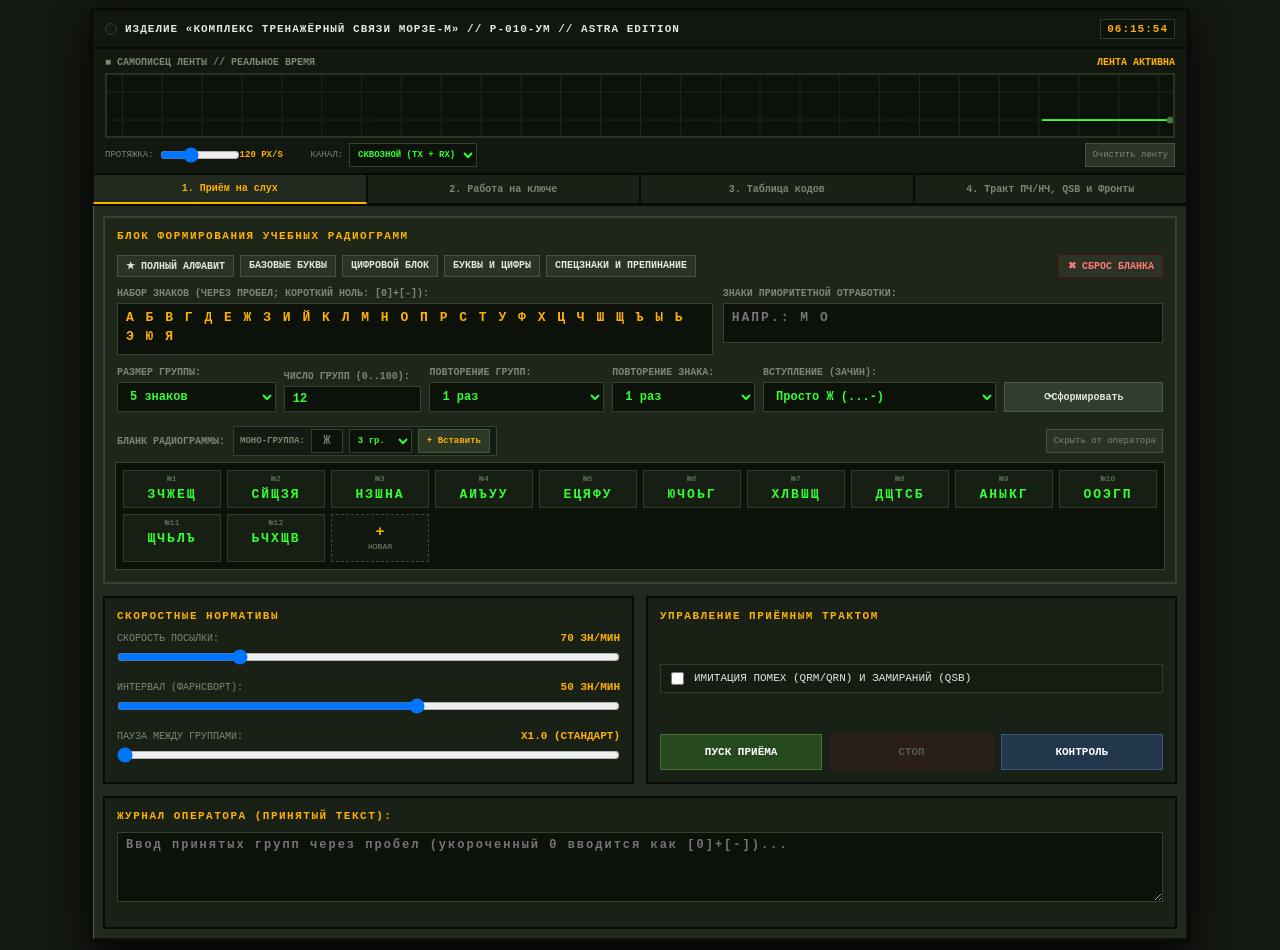
==== Морзе-М.html @ 85ba0d69 "ВЫПАДАЮЩИЙ СПИСОК ПОВТОРЕНИЙ ЗНАКА (RX) Добавлен список «Повторение знака» (1..5) рядом с «Повторени" ====
<!-- ==========================================================================
     ШАБЛОН ИЗДЕЛИЯ МОРЗЕ-М (ASTRA EDITION) — НЕ ОТКРЫВАТЬ НАПРЯМУЮ.
     Поставка на флешку собирается из этого шаблона и папки src/:
         python3 build.py   ->   Морзе-М_Astra_Edition.html
     Метки включения (см. ниже) заменяются содержимым файлов из src/.
     ВАЖНО: метки включения пишутся с колонки 0 — отступ перед ними
     попадёт в первую строку внедряемого кода.
     ========================================================================== -->
<!doctype html>
<html lang="ru">
<head>
<meta charset="UTF-8"/>
<meta name="viewport" content="width=device-width, initial-scale=1.0, user-scalable=no"/>
<title>КОМПЛЕКС ТРЕНАЖЁРНЫЙ СВЯЗИ МОРЗЕ-М (ASTRA EDITION)</title>
<style>
/* ==========================================================================
   МОДУЛЬ: СТИЛИ (ЕДИНЫЙ ФАЙЛ)
   Оформление корпуса прибора, панелей, вкладок, ленты и элементов формы.
   Требования: без CSS-переменных уровня, критичных для Gecko < 17;
   для flex-раскладки продублированы префиксы -moz- / -webkit-.
   ========================================================================== */
:root{--chassis-bg:#141812;--panel-bg:#22291f;--subpanel-bg:#192016;--screen-bg:#0c110a;--border-metal:#3d4a37;--border-dark:#080c07;--border-light:#4e5f47;--mil-white:#e1e7de;--mil-dim:#798772;--mil-amber:#ffb000;--mil-green:#33ff33;--mil-red:#ff3b30;--tape-paper:#0a0f08;--btn-base:#2a3326;--btn-border:#44543e;--btn-hover:#374432}
*{box-sizing:border-box}
body{margin:0;padding:8px;font-family:"Courier New","Consolas",monospace;background:var(--chassis-bg);color:var(--mil-white);user-select:none;-moz-user-select:none;-webkit-user-select:none;text-transform:uppercase;overflow-x:hidden}
input,textarea{user-select:text!important;-moz-user-select:text!important;-webkit-user-select:text!important}
button,select{user-select:none!important;-moz-user-select:none!important;-webkit-user-select:none!important}
.container{max-width:1100px;width:100%;margin:0 auto;background:var(--panel-bg);border:3px solid var(--border-dark);box-shadow:inset 1px 1px 0px var(--border-light),inset -1px -1px 0px #0f140e,0 12px 36px rgba(0,0,0,0.9);border-radius:4px;overflow:hidden}
header{background:#11160f;padding:8px 12px;border-bottom:2px solid var(--border-dark);display:-moz-box;display:-webkit-box;display:flex;-moz-box-pack:justify;-webkit-box-pack:justify;justify-content:space-between;-moz-box-align:center;-webkit-box-align:center;align-items:center}
.header-title{display:-moz-box;display:-webkit-box;display:flex;-moz-box-align:center;-webkit-box-align:center;align-items:center;font-size:11px;font-weight:900;letter-spacing:1px;white-space:nowrap;overflow:hidden;text-overflow:ellipsis}
.led{display:inline-block;width:12px;height:12px;margin-right:8px;flex-shrink:0;border-radius:50%;background:#151a13;border:1px solid #323e2d}
.led.on{background:var(--mil-red);border-color:#ffa39e;box-shadow:0 0 12px var(--mil-red),inset 0 0 2px #fff}
#clock{background:var(--screen-bg);color:var(--mil-amber);padding:3px 6px;border:1px solid #2f3b2a;font-size:11px;font-weight:bold;letter-spacing:1px}
.undulator-block{background:#121810;border-bottom:2px solid var(--border-dark);padding:8px 12px 6px 12px}
.undulator-header{display:-moz-box;display:-webkit-box;display:flex;-moz-box-pack:justify;-webkit-box-pack:justify;justify-content:space-between;margin-bottom:5px;font-size:10px;color:var(--mil-dim);font-weight:bold}
.undulator-canvas-wrap{position:relative;background:var(--tape-paper);border:2px solid #283422;width:100%;height:65px}
#undulatorCanvas{width:100%;height:100%;display:block}
.undulator-footer{display:-moz-box;display:-webkit-box;display:flex;-moz-box-pack:justify;-webkit-box-pack:justify;justify-content:space-between;-moz-box-align:center;-webkit-box-align:center;align-items:center;margin-top:5px;font-size:9px;color:var(--mil-dim);flex-wrap:wrap}
.undulator-controls{display:-moz-box;display:-webkit-box;display:flex;-moz-box-align:center;-webkit-box-align:center;align-items:center}
.undulator-controls>*{margin-right:6px}
.tabs{display:-moz-box;display:-webkit-box;display:flex;width:100%;background:#11160f;border-bottom:2px solid var(--border-dark)}
.tab-btn{-moz-box-flex:1;-webkit-box-flex:1;flex:1;background:#192016;border:1px solid var(--border-dark);border-top:none;outline:none;padding:8px 4px;color:var(--mil-dim);font-family:inherit;font-size:10px;font-weight:bold;cursor:pointer;border-right:1px solid var(--border-dark);text-align:center}
.tab-btn:hover{background:var(--btn-hover);color:var(--mil-white)}
.tab-btn.active{background:var(--panel-bg);color:var(--mil-amber);border-bottom:2px solid var(--mil-amber)}
.content-block{display:none;padding:10px}
.content-block.active{display:block}
.panel{background:var(--subpanel-bg);border:2px solid var(--border-dark);padding:12px;margin-bottom:12px}
.panel-teacher{background:#1e261a;border-color:#35432f}
.panel h3{margin:0 0 10px 0;font-size:11px;color:var(--mil-amber);letter-spacing:1.5px}
.presets-row{display:-moz-box;display:-webkit-box;display:flex;flex-wrap:wrap;margin:0 -3px 8px -3px}
.preset-badge{background:var(--btn-base);color:var(--mil-white);border:1px solid var(--btn-border);padding:4px 8px;font-size:10px;font-weight:bold;cursor:pointer;margin:3px}
.preset-badge:hover:not(.disabled){background:var(--btn-hover);border-color:var(--mil-amber);color:var(--mil-amber)}
.preset-badge.disabled{opacity:0.35;cursor:not-allowed}
.preset-badge.clear-btn{border-color:#5a1e1b;color:#ff7873;margin-left:auto}
.inputs-2col{display:-moz-box;display:-webkit-box;display:flex;margin:0 -5px 8px -5px}
.inputs-2col>.form-group:first-child{-moz-box-flex:1.15;flex:1.15;margin:0 5px}
.inputs-2col>.form-group:last-child{-moz-box-flex:0.85;flex:0.85;margin:0 5px}
.controls-row-5{display:-moz-box;display:-webkit-box;display:flex;flex-wrap:wrap;-moz-box-align:end;align-items:flex-end;margin:0 -4px 10px -4px}
.controls-row-5>.form-group{margin:4px;box-sizing:border-box}
.controls-row-5>.form-group:nth-child(1){flex:1.6 1 110px}
.controls-row-5>.form-group:nth-child(2){flex:1.4 1 95px}
.controls-row-5>.form-group:nth-child(3){flex:1.8 1 120px}
.controls-row-5>.form-group:nth-child(4){flex:1.4 1 100px}
.controls-row-5>.form-group:nth-child(5){flex:2.4 1 160px}
.controls-row-5>.btn-gen{flex:1.6 1 110px;margin:4px;height:30px}
.grid-2{display:-moz-box;display:-webkit-box;display:flex;margin:0 -6px}
.grid-2>.panel{-moz-box-flex:1;flex:1 1 0;margin:0 6px 12px 6px;min-width:0}
@media(max-width:768px){.inputs-2col,.grid-2,.controls-row-5{display:block;margin:0 0 8px 0}.inputs-2col>.form-group,.grid-2>.panel,.controls-row-5>.form-group,.controls-row-5>.btn-gen{margin:0 0 8px 0;width:100%!important}}
.form-group{display:-moz-box;display:-webkit-box;display:flex;-moz-box-orient:vertical;flex-direction:column}
.form-group label{font-size:10px;font-weight:bold;color:var(--mil-dim);margin-bottom:4px}
input[type="text"],input[type="number"],select,textarea{background:var(--screen-bg);border:1px solid #33422d;color:var(--mil-green);padding:5px 8px;font-family:inherit;font-size:12px;font-weight:bold;outline:none;width:100%}
select{height:30px;cursor:pointer}
select option{background:#141c11;color:#38e038}
input:disabled,select:disabled,textarea:disabled{opacity:0.45;cursor:not-allowed;background:#090d07}
input:focus:not(:disabled),select:focus:not(:disabled),textarea:focus:not(:disabled){border-color:var(--mil-amber)}
.teacher-auto-expand{color:var(--mil-amber)!important;font-size:13px!important;letter-spacing:2px;min-height:38px;height:auto;resize:none;overflow-y:hidden;line-height:1.45;word-break:break-word;white-space:pre-wrap}
.error-banner{display:none;background:#270f0e;border:1px solid var(--mil-red);color:#ff9691;padding:6px 10px;font-size:11px;margin-bottom:8px;font-weight:bold}
.btn-gen{background:#313d2d;color:var(--mil-white);border:1px solid #4a5c44;padding:0 8px;cursor:pointer;font-family:inherit;font-weight:bold;font-size:10px;display:-moz-box;display:-webkit-box;display:flex;-moz-box-align:center;align-items:center;-moz-box-pack:center;justify-content:center}
.btn-gen:hover:not(:disabled){background:#3f4e3a;border-color:var(--mil-amber)}
.btn-gen:disabled{opacity:0.35;cursor:not-allowed}
.groups-header-bar{display:-moz-box;display:-webkit-box;display:flex;-moz-box-pack:justify;justify-content:space-between;-moz-box-align:center;align-items:center;margin-bottom:6px;flex-wrap:wrap}
.groups-header-left{display:-moz-box;display:-webkit-box;display:flex;-moz-box-align:center;align-items:center;flex-wrap:wrap;margin-right:6px}
.mono-insert-bar{display:-moz-box;display:-webkit-box;display:flex;-moz-box-align:center;align-items:center;background:#141b12;border:1px solid #33422d;padding:2px 6px;margin-left:8px}
.mono-insert-bar label{font-size:9px;color:var(--mil-dim);font-weight:bold;margin-right:6px}
.mono-char-input{width:32px!important;height:24px;text-align:center;font-size:12px;padding:0!important;margin-right:6px;color:var(--mil-amber)!important}
.mono-count-select{height:24px!important;width:auto!important;padding:1px 4px!important;font-size:9px!important;margin-right:6px}
.btn-mono-insert{height:24px;background:#2b3927;color:var(--mil-amber);border:1px solid #42573c;font-family:inherit;font-size:9px;font-weight:bold;padding:0 8px;cursor:pointer}
.btn-mono-insert:hover:not(:disabled){background:#394d33;border-color:var(--mil-amber)}
.groups-grid{display:-moz-box;display:-webkit-box;display:flex;flex-wrap:wrap;max-height:220px;overflow-y:auto;padding:4px;background:var(--screen-bg);border:1px solid #33422d;margin:0 -2px}
.group-cell{flex:0 0 calc(10% - 6px);min-width:90px;margin:3px;background:#171f14;border:1px solid #2e3b28;padding:3px 2px;text-align:center;position:relative}
@media(max-width:900px){.group-cell{flex:0 0 calc(20% - 6px)}}
@media(max-width:600px){.group-cell{flex:0 0 calc(33.33% - 6px)}}
.group-cell.locked{background:#11170f;border-color:#20291c}
.group-cell.cell-error{border-color:var(--mil-red)!important;background:#331312!important}
.group-cell.active-group{border-color:var(--mil-amber)!important;background:#282414!important}
.group-cell.active-group .group-cell-idx{color:var(--mil-amber);font-weight:bold}
.group-cell-idx{display:block;font-size:8px;color:var(--mil-dim);margin-bottom:2px}
.group-cell input{background:transparent;border:none;color:var(--mil-green);font-size:13px;font-weight:bold;letter-spacing:2px;text-align:center;width:100%;padding:2px 0;display:block}
.group-cell-add{display:-moz-box;display:-webkit-box;display:flex;-moz-box-orient:vertical;flex-direction:column;-moz-box-align:center;align-items:center;-moz-box-pack:center;justify-content:center;background:#11180f;border:1px dashed #3a4b34;cursor:pointer;min-height:48px}
.group-cell-add:hover{background:#1d2919;border-color:var(--mil-amber);color:var(--mil-amber)}
.group-cell-add .add-icon{font-size:15px;font-weight:bold;color:var(--mil-amber);line-height:1}
.group-cell-add .add-text{font-size:8px;color:var(--mil-dim);margin-top:2px}
.group-chars-display{display:none;-moz-box-pack:center;justify-content:center;-moz-box-align:center;align-items:center;height:22px;letter-spacing:1px;font-size:13px;font-weight:bold}
.char-slot{display:inline-block;min-width:14px;text-align:center;line-height:18px;height:18px;margin:0 1px;border-radius:2px;color:var(--mil-green);font-weight:bold}
.char-slot.active-char{background:var(--mil-amber)!important;color:#0c110a!important;box-shadow:0 0 8px var(--mil-amber);font-weight:900}
.char-slot.past-char{color:#4a6845}
.btn-hide-preview{background:var(--btn-base);border:1px solid var(--btn-border);color:var(--mil-dim);padding:3px 6px;cursor:pointer;font-size:9px;font-family:inherit;height:24px}
.slider-group{margin-bottom:9px}
.slider-label{display:-moz-box;display:-webkit-box;display:flex;-moz-box-pack:justify;justify-content:space-between;-moz-box-align:center;align-items:center;font-size:10px;color:var(--mil-dim);margin-bottom:3px}
.slider-label b{color:var(--mil-amber);font-size:11px}
input[type="range"]{-moz-appearance:none;background:transparent;width:100%;height:20px;margin:0;cursor:pointer}
input[type="range"]::-moz-range-track{background:#11180f;border:1px solid #33422d;height:6px}
input[type="range"]::-moz-range-thumb{background:var(--mil-amber);border:1px solid #ffe082;height:16px;width:12px;border-radius:0;cursor:pointer}
input[type="range"]::-moz-range-progress{background:#2e4527;height:6px}
.noise-box{display:-moz-box;display:-webkit-box;display:flex;-moz-box-align:center;align-items:center;background:#151c12;border:1px solid #303d2a;padding:7px 10px;margin-bottom:10px;cursor:pointer}
.noise-box input[type="checkbox"]{margin:0 10px 0 0;width:auto}
.action-btns{display:-moz-box;display:-webkit-box;display:flex;height:36px;margin:0 -4px}
.action-btn{-moz-box-flex:1;flex:1;margin:0 4px;font-family:inherit;font-size:11px;font-weight:bold;border:1px solid transparent;cursor:pointer}
.action-btn:disabled{opacity:0.25;cursor:not-allowed}
.btn-start{background:#264a1e;border-color:#3f6f32;color:#fff}
.btn-start:hover:not(:disabled){background:#325f28}
.btn-stop{background:#5a1e1c;border-color:#7b2926;color:#fff}
.btn-stop:hover:not(:disabled){background:#6e2523}
.btn-check{background:#23374c;border-color:#385678;color:#fff}
.btn-check:hover:not(:disabled){background:#2c4763}
textarea{width:100%;height:70px;resize:vertical;color:var(--mil-green);font-size:12px;letter-spacing:2px}
.rx-result{background:var(--screen-bg);border:1px solid #303d2a;padding:8px;font-size:12px;letter-spacing:2px;white-space:pre-wrap;word-break:break-all}
.char-err{color:#fff;background:#621412;font-weight:bold;padding:0 2px}
.char-ok{color:var(--mil-green)}
.keyer-mode-toggle{display:-moz-box;display:-webkit-box;display:flex;margin:0 -3px 12px -3px}
.keyer-mode-btn{-moz-box-flex:1;flex:1;margin:0 3px;background:#192016;border:1px solid var(--border-dark);color:var(--mil-dim);padding:8px 4px;font-family:inherit;font-size:10px;font-weight:bold;cursor:pointer;text-align:center}
.keyer-mode-btn.active{background:#293623;border-color:var(--mil-amber);color:var(--mil-amber)}
.morse-key-single{height:86px;background:#182014;color:var(--mil-white);font-size:12px;font-weight:bold;display:-moz-box;display:-webkit-box;display:flex;-moz-box-align:center;align-items:center;-moz-box-pack:center;justify-content:center;border:2px solid var(--border-dark);cursor:pointer;text-align:center}
.morse-key-single:active,.morse-key-single.pressed{background:#202b1b;color:var(--mil-amber)}
.iambic-paddle-container{display:-moz-box;display:-webkit-box;display:flex;height:86px;margin:0 -4px}
.paddle-lever{-moz-box-flex:1;flex:1;margin:0 4px;background:#182014;color:var(--mil-white);border:2px solid var(--border-dark);cursor:pointer;display:-moz-box;display:-webkit-box;display:flex;-moz-box-orient:vertical;flex-direction:column;-moz-box-align:center;align-items:center;-moz-box-pack:center;justify-content:center;font-size:11px;font-weight:bold}
.paddle-lever:active,.paddle-lever.pressed{background:#222e1b;border-color:var(--mil-amber);color:var(--mil-amber)}
.mouse-pad-zone{display:none;position:relative;background:#0f150d;border:2px dashed #3a4b33;height:86px;cursor:crosshair}
.mouse-pad-halves{display:-moz-box;display:-webkit-box;display:flex;height:100%;width:100%}
.mouse-half{-moz-box-flex:1;flex:1;display:-moz-box;display:-webkit-box;display:flex;-moz-box-orient:vertical;flex-direction:column;-moz-box-align:center;align-items:center;-moz-box-pack:center;justify-content:center;font-size:10px;font-weight:bold;color:var(--mil-dim);pointer-events:none}
.mouse-half.pressed{background:rgba(255,176,0,0.2);color:var(--mil-amber)}
.mouse-pad-divider{width:2px;background:#253320}
.table-grid{display:-moz-box;display:-webkit-box;display:flex;flex-wrap:wrap;max-height:380px;overflow-y:auto;padding:4px;margin:-3px;background:#141b12}
.table-grid.cards-locked .morse-card:not(.playing){opacity:0.35;cursor:not-allowed}
.morse-card{position:relative;flex:0 0 calc(10% - 6px);min-width:85px;margin:3px;background:var(--screen-bg);border:1px solid #2a3625;padding:6px 3px;cursor:pointer;text-align:center;overflow:hidden}
@media(max-width:950px){.morse-card{flex:0 0 calc(20% - 6px)}}
@media(max-width:600px){.morse-card{flex:0 0 calc(33.33% - 6px)}}
.morse-card:hover:not(.playing){border-color:var(--mil-amber);background:#121810}
.morse-card.playing{border-color:var(--mil-amber)}
.morse-card>*:not(.card-fill-gauge){position:relative;z-index:2}
.card-fill-gauge{position:absolute;left:0;top:0;bottom:0;width:0%;background:rgba(255,176,0,0.3);border-right:2px solid var(--mil-amber);pointer-events:none;z-index:1}
.morse-card .sym{font-size:13px;font-weight:bold;color:var(--mil-white)}
.morse-card .code{color:var(--mil-green);font-size:11px;margin:2px 0}
.morse-card .mnemonic{color:var(--mil-dim);font-size:8px;white-space:nowrap;overflow:hidden;text-overflow:ellipsis}
.live-morse-buffer{font-size:11px;color:var(--mil-amber);font-weight:bold;min-height:18px;margin-top:4px;letter-spacing:2px}

</style>
</head>
<body>
<div class="container">
  <header>
    <div class="header-title"><span class="led" id="rxTxLed"></span><span>ИЗДЕЛИЕ «КОМПЛЕКС ТРЕНАЖЁРНЫЙ СВЯЗИ МОРЗЕ-М» // Р-010-УМ // ASTRA EDITION</span></div>
    <div id="clock">00:00:00</div>
  </header>
  <div class="undulator-block">
    <div class="undulator-header"><span>■ САМОПИСЕЦ ЛЕНТЫ // РЕАЛЬНОЕ ВРЕМЯ</span><span id="lblTapeStatus" style="color:var(--mil-amber)">ЛЕНТА АКТИВНА</span></div>
    <div class="undulator-canvas-wrap"><canvas id="undulatorCanvas"></canvas></div>
    <div class="undulator-footer">
      <div class="undulator-controls">
        <span>ПРОТЯЖКА:</span>
        <input type="range" id="rngTapeSpeed" min="40" max="260" value="120" style="width:80px"/>
        <b id="lblTapeSpeed" style="color:var(--mil-amber);min-width:55px">120 px/s</b>
        <span style="margin-left:10px">КАНАЛ:</span>
        <select id="selTapeSource" style="padding:1px 4px;font-size:9px;height:24px;width:auto">
          <option value="ALL" selected>СКВОЗНОЙ (TX + RX)</option>
          <option value="TX_ONLY">ТОЛЬКО КЛЮЧ (TX)</option>
          <option value="RX_ONLY">ТОЛЬКО ЭФИР (RX)</option>
        </select>
      </div>
      <div><button class="btn-hide-preview" onclick="clearTape()">Очистить ленту</button></div>
    </div>
  </div>
  <div class="tabs">
    <button class="tab-btn active" onclick="switchTab('tab-rx', this)">1. Приём на слух</button>
    <button class="tab-btn" onclick="switchTab('tab-tx', this)">2. Работа на ключе</button>
    <button class="tab-btn" onclick="switchTab('tab-study', this)">3. Таблица кодов</button>
    <button class="tab-btn" onclick="switchTab('tab-settings', this)">4. Тракт ПЧ/НЧ, QSB и Фронты</button>
  </div>
  <div id="tab-rx" class="content-block active">
    <div class="panel panel-teacher">
      <h3>Блок формирования учебных радиограмм</h3>
      <div class="presets-row" id="presetsBlock">
        <span class="preset-badge" onclick="setPreset('А Б В Г Д Е Ж З И Й К Л М Н О П Р С Т У Ф Х Ц Ч Ш Щ Ъ Ы Ь Э Ю Я')">★ Полный алфавит</span>
        <span class="preset-badge" onclick="setPreset('Е И С Т М О А Н Р Д')">Базовые буквы</span>
        <span class="preset-badge" onclick="setPreset('0 Ø 1 2 3 4 5 6 7 8 9')">Цифровой блок</span>
        <span class="preset-badge" onclick="setPreset('А Б В Г Д Е Ж З И Й К Л М Н О П Р С Т У Ф Х Ц Ч Ш Щ Ъ Ы Ь Э Ю Я 0 Ø 1 2 3 4 5 6 7 8 9')">Буквы и цифры</span>
        <span class="preset-badge" onclick="setPreset('= / ? , .')">Спецзнаки и препинание</span>
        <span class="preset-badge clear-btn" onclick="clearAllTrainer()">✖ Сброс бланка</span>
      </div>
      <div class="inputs-2col">
        <div class="form-group">
          <label>Набор знаков (через пробел; короткий ноль: [0]+[-]):</label>
          <textarea id="customCharset" class="teacher-auto-expand" rows="1" oninput="autoGrow(this); uiGenerateGroupsTable();">А Б В Г Д Е Ж З И Й К Л М Н О П Р С Т У Ф Х Ц Ч Ш Щ Ъ Ы Ь Э Ю Я</textarea>
        </div>
        <div class="form-group">
          <label>Знаки приоритетной отработки:</label>
          <textarea id="accentCharset" class="teacher-auto-expand" rows="1" placeholder="НАПР.: М О" oninput="autoGrow(this); uiGenerateGroupsTable();"></textarea>
        </div>
      </div>
      <div class="error-banner" id="teacherErrorBox"></div>
      <div class="controls-row-5">
        <div class="form-group">
          <label>Размер группы:</label>
          <select id="groupLength" onchange="uiGenerateGroupsTable()">
            <option value="2">2 знака</option>
            <option value="3">3 знак</option>
            <option value="4">4 знака</option>
            <option value="5" selected>5 знаков</option>
          </select>
        </div>
        <div class="form-group">
          <label>Число групп (0..100):</label>
          <input type="number" id="numGroups" min="0" max="100" value="12" oninput="uiGenerateGroupsTable()" onchange="uiGenerateGroupsTable()"/>
        </div>
        <div class="form-group">
          <label>Повторение групп:</label>
          <select id="groupRepeat">
            <option value="1">1 раз</option>
            <option value="2">2 раза</option>
            <option value="3">3 раза</option>
          </select>
        </div>
        <div class="form-group">
          <label>Повторение знака:</label>
          <select id="charRepeat">
            <option value="1" selected>1 раз</option>
            <option value="2">2 раза</option>
            <option value="3">3 раза</option>
            <option value="4">4 раза</option>
            <option value="5">5 раз</option>
          </select>
        </div>
        <div class="form-group">
          <label>Вступление (зачин):</label>
          <select id="selPreambleMode">
            <option value="NONE">Без вступления</option>
            <option value="SINGLE_V" selected>Просто Ж (...-)</option>
            <option value="SERIES_VVV">Серия Ж Ж Ж (...-  ...-  ...-)</option>
            <option value="HST_VTO">Норматив СРТ: ЖТО (...-  -  ---)</option>
            <option value="CALL_VVV_EQ">Циркулярное: VVV = (...- ...- ...-  -...-)</option>
          </select>
        </div>
        <button class="btn-gen" id="btnGenGroups" onclick="uiGenerateGroupsTable()"><span>⟳ </span> Сформировать</button>
      </div>
      <div>
        <div class="groups-header-bar">
          <div class="groups-header-left">
            <span style="font-size:10px;color:var(--mil-dim);font-weight:bold">Бланк радиограммы:</span>
            <div class="mono-insert-bar" id="monoInsertBar">
              <label>МОНО-ГРУППА:</label>
              <input type="text" id="monoCharInput" class="mono-char-input" maxlength="1" placeholder="Ж" onkeydown="if((event.keyCode||event.which)===13){insertMonoGroupFromPanel();if(event.preventDefault)event.preventDefault();}"/>
              <select id="monoCharCount" class="mono-count-select">
                <option value="1">1 гр.</option>
                <option value="2">2 гр.</option>
                <option value="3" selected>3 гр.</option>
                <option value="5">5 гр.</option>
                <option value="10">10 гр.</option>
              </select>
              <button type="button" class="btn-mono-insert" id="btnInsertMono" onclick="insertMonoGroupFromPanel()">+ Вставить</button>
            </div>
          </div>
          <div><button class="btn-hide-preview" onclick="toggleHideGroups()"><span id="lblHideGroups">Скрыть от оператора</span></button></div>
        </div>
        <div class="groups-grid" id="groupsContainer"></div>
      </div>
    </div>
    <div class="grid-2">
      <div class="panel">
        <h3>Скоростные нормативы</h3>
        <div class="slider-group">
          <div class="slider-label"><span>Скорость посылки:</span><b id="lblCharSpeed">70 зн/мин</b></div>
          <input type="range" id="rngCharSpeed" min="30" max="200" value="70"/>
        </div>
        <div class="slider-group">
          <div class="slider-label"><span>Интервал (Фарнсворт):</span><b id="lblFarnSpeed">50 зн/мин</b></div>
          <input type="range" id="rngFarnSpeed" min="20" max="70" value="50"/>
        </div>
        <div class="slider-group" style="margin-bottom:0">
          <div class="slider-label"><span>Пауза между группами:</span><b id="lblGroupPause">x1.0 (стандарт)</b></div>
          <input type="range" id="rngGroupPause" min="10" max="50" value="10"/>
        </div>
      </div>
      <div class="panel" style="display:-moz-box;display:-webkit-box;display:flex;-moz-box-orient:vertical;flex-direction:column;-moz-box-pack:justify;justify-content:space-between">
        <h3>Управление приёмным трактом</h3>
        <div class="noise-box" onclick="toggleNoiseViaBox()">
          <input type="checkbox" id="chkQuickNoise" onclick="event.stopPropagation(); toggleNoiseFromMain(this.checked);"/>
          <label for="chkQuickNoise" style="cursor:pointer;font-size:11px">Имитация помех (QRM/QRN) и замираний (QSB)</label>
        </div>
        <div class="action-btns">
          <button class="action-btn btn-start" id="btnRxStart">ПУСК ПРИЁМА</button>
          <button class="action-btn btn-stop" id="btnRxStop" disabled>СТОП</button>
          <button class="action-btn btn-check" id="btnRxCheck">КОНТРОЛЬ</button>
        </div>
      </div>
    </div>
    <div class="panel" style="margin-bottom:0">
      <h3>Журнал оператора (принятый текст):</h3>
      <textarea id="txtUserInput" placeholder="Ввод принятых групп через пробел (укороченный 0 вводится как [0]+[-])..."></textarea>
      <div style="margin-top:8px">
        <div class="rx-result" id="diffBox" style="display:none"></div>
        <div id="examReport" style="margin-top:6px;font-weight:bold;color:var(--mil-amber);font-size:11px"></div>
      </div>
    </div>
  </div>
  <div id="tab-tx" class="content-block">
    <div class="grid-2">
      <div class="panel">
        <h3>Конфигурация передающего манипулятора</h3>
        <div class="keyer-mode-toggle">
          <button class="keyer-mode-btn active" id="btnModeStraight" onclick="setKeyerMode('straight')">ВЕРТИКАЛЬНЫЙ (РУЧНОЙ)</button>
          <button class="keyer-mode-btn" id="btnModeIambic" onclick="setKeyerMode('iambic')">ЭЛЕКТРОННЫЙ (IAMBIC)</button>
        </div>
        <div id="straightKeyParams">
          <div class="slider-group">
            <div class="slider-label"><span>Определяемый темп руки (АРУ):</span><b id="lblTxDetected">70 зн/мин [ПОИСК]</b></div>
            <div style="font-size:9px;color:var(--mil-dim);margin-top:3px">Динамический адаптивный фильтр темпа (EMA α=0.28).</div>
          </div>
        </div>
        <div id="iambicKeyParams" style="display:none">
          <div class="slider-group">
            <div class="slider-label"><span>Скорость автомата передачи:</span><b id="lblIambicSpeed">70 зн/мин</b></div>
            <input type="range" id="rngIambicSpeed" min="30" max="220" value="70"/>
          </div>
          <div class="form-group" style="margin-bottom:8px">
            <label>Орган управления манипулятором:</label>
            <select id="selIambicInputSource" onchange="switchIambicInputSource(this.value)">
              <option value="KEYS" selected>КЛАВИАТУРА [ Z / X ] или [ Я / Ч ]</option>
              <option value="MOUSE">МЫШЬ (ЛКМ - ТОЧКА, ПКМ - ТИРЕ)</option>
            </select>
          </div>
        </div>
        <div style="margin:12px 0">
          <div class="morse-key-single" id="virtualKey">МАНИПУЛЯТОР (КЛАВИША ПРОБЕЛ)</div>
          <div class="iambic-paddle-container" id="virtualPaddle" style="display:none">
            <div class="paddle-lever" id="paddleLeft"><span>● ТОЧКА (DIT)</span><span style="font-size:8px;color:var(--mil-dim)">[ Z ] или [ Я ]</span></div>
            <div class="paddle-lever" id="paddleRight"><span>▬ ТИРЕ (DAH)</span><span style="font-size:8px;color:var(--mil-dim)">[ X ] или [ Ч ]</span></div>
          </div>
          <div class="mouse-pad-zone" id="mousePadZone">
            <div class="mouse-pad-halves">
              <div class="mouse-half" id="padHalfLeft"><span>● ЛКМ: ТОЧКА</span><span style="font-size:8px">УДЕРЖАНИЕ ДЛЯ СЕРИИ</span></div>
              <div class="mouse-pad-divider"></div>
              <div class="mouse-half" id="padHalfRight"><span>▬ ПКМ: ТИРЕ</span><span style="font-size:8px">ОБА КЛИКА: СЖАТИЕ</span></div>
            </div>
          </div>
        </div>
        <div class="live-morse-buffer" id="lblLiveMorseBuffer">БУФЕР СИМВОЛА: [ ГОТОВ ]</div>
        <button class="action-btn btn-stop" style="width:100%;height:32px;margin-top:8px" onclick="clearTx()">Очистить регистр</button>
      </div>
      <div class="panel">
        <h3>Регистр декодированных сигналов:</h3>
        <div class="rx-result" id="txDecoded" style="height:145px;overflow-y:auto"></div>
      </div>
    </div>
  </div>
  <div id="tab-study" class="content-block">
    <div class="panel">
      <h3>Настройки воспроизведения кодов</h3>
      <div class="slider-group" style="margin-bottom:0">
        <div class="slider-label"><span>Независимая скорость (только для этой вкладки):</span><b id="lblStudySpeed">70 зн/мин</b></div>
        <input type="range" id="rngStudySpeed" min="30" max="200" value="70"/>
      </div>
    </div>
    <div class="panel" style="margin-bottom:0">
      <h3>Кодовая таблица и напевы</h3>
      <div class="table-grid" id="studyGrid"></div>
    </div>
  </div>
  <div id="tab-settings" class="content-block">
    <div class="grid-2">
      <div class="panel">
        <h3>Акустический тракт НЧ</h3>
        <div class="slider-group">
          <div class="slider-label"><span>Несущая частота:</span><b id="lblToneFreq">700 Гц</b></div>
          <input type="range" id="rngToneFreq" min="400" max="1100" value="700"/>
        </div>
        <div class="slider-group">
          <div class="slider-label"><span>Уровень НЧ:</span><b id="lblToneVol">70%</b></div>
          <input type="range" id="rngToneVol" min="0" max="100" value="70"/>
        </div>
        <h3 style="margin-top:16px">Формирование фронтов</h3>
        <div class="slider-group">
          <div class="slider-label"><span>Время сглаживания фронта:</span><b id="lblRampTime">6 мс</b></div>
          <input type="range" id="rngRampTime" min="1" max="25" value="6"/>
        </div>
        <div class="form-group">
          <label>Профиль огибающей:</label>
          <select id="selRampShape" onchange="applyAudioParamsNow()">
            <option value="rc" selected>Экспоненциальный RC</option>
            <option value="linear">Линейный трапецеидальный</option>
          </select>
        </div>
      </div>
      <div class="panel">
        <h3>Эфир: замирания и радиопомехи</h3>
        <div class="slider-group">
          <div class="slider-label"><span>Глубина замираний (QSB):</span><b id="lblQsbDepth">50%</b></div>
          <input type="range" id="rngQsbDepth" min="0" max="95" value="50"/>
        </div>
        <div class="slider-group">
          <div class="slider-label"><span>Период цикла замираний:</span><b id="lblQsbPeriod">5.0 сек</b></div>
          <input type="range" id="rngQsbPeriod" min="15" max="120" value="50"/>
        </div>
        <div class="slider-group">
          <div class="slider-label"><span>Атмосферный шум (QRN):</span><b id="lblNoiseVol">35%</b></div>
          <input type="range" id="rngNoiseVol" min="0" max="100" value="35"/>
        </div>
        <div class="slider-group">
          <div class="slider-label"><span>Мешающая станция (QRM):</span><b id="lblQrmVol">25%</b></div>
          <input type="range" id="rngQrmVol" min="0" max="100" value="25"/>
        </div>
        <div style="margin-top:14px">
          <button class="action-btn btn-check" id="btnTestTone" style="width:100%;height:32px" onclick="toggleTestTone()">🔊 ВКЛЮЧИТЬ ТЕСТОВЫЙ ТОН</button>
        </div>
      </div>
    </div>
  </div>
</div>

<script>
/* ==========================================================================
   МОДУЛЬ: ПОЛИФИЛЫ И СОВМЕСТИМОСТЬ (DEBIAN 8 / ASTRA LINUX / FIREFOX 43)
   - innerText для старых Gecko;
   - DOM-хелперы: findAncestor(), setUiText();
   - ввод короткого нуля (Ø) сочетанием 0 и -;
   - фоновый таймер Web Worker (обход троттлинга) с fallback на setTimeout.
   ВАЖНО: Worker создаётся ТОЛЬКО из Blob + createObjectURL — внешний файл
   worker'а с флешки (file://) будет заблокирован политикой same-origin.
   ========================================================================== */

if (!("innerText" in document.createElement("div"))) {
  Object.defineProperty(HTMLElement.prototype, "innerText", {
    get: function(){ return this.textContent; },
    set: function(val){ this.textContent = val; },
    configurable: true, enumerable: true
  });
}

function findAncestor(el, cls) {
  while (el && el !== document) {
    if (el.className && el.className.indexOf(cls) !== -1) return el;
    el = el.parentNode;
  }
  return null;
}

function setUiText(idOrElem, text) {
  var el = typeof idOrElem === "string" ? document.getElementById(idOrElem) : idOrElem;
  if (el) el.textContent = text;
}

// РЕАЛИЗАЦИЯ 1.2 В: ВВОД КОРОТКОГО НУЛЯ (Ø) ЧЕРЕЗ 0 И -
var isZeroKeyPressed = false;
var isMinusKeyPressed = false;
var lastZeroPressTime = 0;
var lastMinusPressTime = 0;
var CHORD_TOLERANCE_MS = 180; // Временное окно одновременности

function isZeroKeyCode(code) {
  return code === 48 || code === 96; // Основной '0' или Numpad 0
}

function isMinusKeyCode(code) {
  return code === 189 || code === 173 || code === 109; // '-' в Firefox/Standard и NumpadSubtract
}

function replaceTextAtCursor(target, replacement, replaceCharsBack) {
  replaceCharsBack = replaceCharsBack || 0;
  var start = target.selectionStart;
  var end = target.selectionEnd;
  var val = target.value;

  if (typeof start === "number" && typeof end === "number") {
    var actualStart = Math.max(0, start - replaceCharsBack);
    var before = val.substring(0, actualStart);
    var after = val.substring(end);
    target.value = before + replacement + after;
    var newPos = actualStart + replacement.length;
    target.setSelectionRange(newPos, newPos);
  } else {
    target.value += replacement;
  }

  // Генерация события input для пересчёта валидации и генератора
  try {
    var evt = document.createEvent("Event");
    evt.initEvent("input", true, true);
    target.dispatchEvent(evt);
  } catch (ex) {
    if (target.oninput) target.oninput();
  }
}

function attachShortZeroHandler(elem) {
  if (!elem || elem.__shortZeroAttached) return;
  elem.__shortZeroAttached = true;

  elem.addEventListener("keydown", function (e) {
    var kc = e.keyCode || e.which;
    var now = Date.now();

    if (isZeroKeyCode(kc)) {
      isZeroKeyPressed = true;
      lastZeroPressTime = now;

      // Если в этот момент уже зажат минус, либо минус был нажат менее CHORD_TOLERANCE_MS назад
      if (isMinusKeyPressed || (now - lastMinusPressTime <= CHORD_TOLERANCE_MS)) {
        if (e.preventDefault) e.preventDefault();
        var eraseCount = (now - lastMinusPressTime <= CHORD_TOLERANCE_MS) ? 1 : 0;
        replaceTextAtCursor(elem, "Ø", eraseCount);
        lastZeroPressTime = 0;
        lastMinusPressTime = 0;
        return;
      }
    } else if (isMinusKeyCode(kc)) {
      isMinusKeyPressed = true;
      lastMinusPressTime = now;

      // Если в этот момент уже зажат 0, либо 0 был нажат менее CHORD_TOLERANCE_MS назад
      if (isZeroKeyPressed || (now - lastZeroPressTime <= CHORD_TOLERANCE_MS)) {
        if (e.preventDefault) e.preventDefault();
        var eraseCount2 = (now - lastZeroPressTime <= CHORD_TOLERANCE_MS) ? 1 : 0;
        replaceTextAtCursor(elem, "Ø", eraseCount2);
        lastZeroPressTime = 0;
        lastMinusPressTime = 0;
        return;
      }
    }
  }, false);

  elem.addEventListener("keyup", function (e) {
    var kc = e.keyCode || e.which;
    if (isZeroKeyCode(kc)) isZeroKeyPressed = false;
    if (isMinusKeyCode(kc)) isMinusKeyPressed = false;
  }, false);

  // Комбинированная автозамена: если ввод 0- или -0 проскочил
  elem.addEventListener("input", function () {
    var val = this.value;
    if (val.indexOf("0-") !== -1 || val.indexOf("-0") !== -1) {
      var s = this.selectionStart;
      this.value = val.replace(/0-|-0/g, "Ø");
      if (typeof s === "number") {
        var diff = val.length - this.value.length;
        this.setSelectionRange(Math.max(0, s - diff), Math.max(0, s - diff));
      }
    }
  }, false);
}

// Прикрепление слушателя ко всем существующим полям ввода
function setupShortZeroHandlers() {
  var inputs = [
    document.getElementById("customCharset"),
    document.getElementById("accentCharset"),
    document.getElementById("monoCharInput"),
    document.getElementById("txtUserInput")
  ];
  for (var i = 0; i < inputs.length; i++) {
    if (inputs[i]) attachShortZeroHandler(inputs[i]);
  }
}

var bgTimerWorker = null;
var workerTimerSeq = 0;
var pendingWorkerCallbacks = {};

try {
  var workerBlob = new Blob(
    ["var timers={};self.onmessage=function(e){if(e.data.action==='start'){timers[e.data.id]=setTimeout(function(){self.postMessage({id:e.data.id});delete timers[e.data.id];},e.data.ms);}else if(e.data.action==='cancel'){if(timers[e.data.id]){clearTimeout(timers[e.data.id]);delete timers[e.data.id];}}};"],
    { type: "application/javascript" }
  );
  var workerUrl = window.URL.createObjectURL(workerBlob);
  bgTimerWorker = new Worker(workerUrl);
  bgTimerWorker.onmessage = function (e) {
    var cb = pendingWorkerCallbacks[e.data.id];
    if (cb) { delete pendingWorkerCallbacks[e.data.id]; cb(); }
  };
} catch (err) {
  bgTimerWorker = null;
}

function workerSleep(ms) {
  var delay = Math.max(1, Math.round(ms));
  return new Promise(function (resolve) {
    if (!bgTimerWorker) { setTimeout(resolve, delay); return; }
    var id = ++workerTimerSeq;
    pendingWorkerCallbacks[id] = resolve;
    try {
      bgTimerWorker.postMessage({ action: "start", id: id, ms: delay });
    } catch (e) {
      delete pendingWorkerCallbacks[id];
      setTimeout(resolve, delay);
    }
  });
}


/* ==========================================================================
   МОДУЛЬ: БАЗА МОРЗЕ (ТАБЛИЦА ЗНАКОВ, НАПЕВЫ, СПРАВОЧНИК)
   - MORSE_DB: коды и мнемонические напевы для всех знаков;
   - MORSE_MAP / REVERSE_MORSE: прямой и обратный словари;
   - cleanMorseChars(), ensureCharInCharset();
   - авто-подгонка высоты текстовых полей (autoGrow).
   ========================================================================== */
var MORSE_DB = [
  { ch: "А", code: ".-", mn: "ай-даа" }, { ch: "Б", code: "-...", mn: "баа-ки-те-кут" },
  { ch: "В", code: ".--", mn: "ви-даа-лаа" }, { ch: "Г", code: "--.", mn: "гаа-раа-жи" },
  { ch: "Д", code: "-..", mn: "доо-ми-ки" }, { ch: "Е", code: ".", mn: "есть" },
  { ch: "Ж", code: "...-", mn: "же-ле-зис-тооо" }, { ch: "З", code: "--..", mn: "заа-каа-ти-ки" },
  { ch: "И", code: "..", mn: "и-ди" }, { ch: "Й", code: ".---", mn: "йот-у-доо-бно" },
  { ch: "К", code: "-.-", mn: "каак-же-таак" }, { ch: "Л", code: ".-..", mn: "лу-наа-ти-ки" },
  { ch: "М", code: "--", mn: "маа-маа" }, { ch: "Н", code: "-.", mn: "ноо-мер" },
  { ch: "О", code: "---", mn: "оо-коо-лоо" }, { ch: "П", code: ".--.", mn: "пи-лаа-поо-ёт" },
  { ch: "Р", code: ".-.", mn: "ре-шаа-ет" }, { ch: "С", code: "...", mn: "си-ни-е" },
  { ch: "Т", code: "-", mn: "таак" }, { ch: "У", code: "..-", mn: "у-нес-лоо" },
  { ch: "Ф", code: "..-.", mn: "фи-ли-моон-чик" }, { ch: "Х", code: "....", mn: "хи-ми-чи-те" },
  { ch: "Ц", code: "-.-.", mn: "цаа-пли-наа-ши" }, { ch: "Ч", code: "---.", mn: "чаа-шаа-то-нет" },
  { ch: "Ш", code: "----", mn: "шаа-роо-ваа-ры" }, { ch: "Щ", code: "--.-", mn: "щаа-вам-не-шаа" },
  { ch: "Ъ", code: "-..-", mn: "тоо-твёрдый-знаак" }, { ch: "Ы", code: "-.--", mn: "ыы-ВАМ-НЕ-И" },
  { ch: "Ь", code: "-..-", mn: "тоо-мягкий-знаак" }, { ch: "Э", code: "..-..", mn: "э-ле-ктроо-ник" },
  { ch: "Ю", code: "..--", mn: "ю-ли-аа-на" }, { ch: "Я", code: ".-.-", mn: "я-маал-я-маал" },
  { ch: "1", code: ".----", mn: "и-толь-ко-оо-дииин" }, { ch: "2", code: "..---", mn: "два-на-гоо-реек" },
  { ch: "3", code: "...--", mn: "три-те-бе-маа-лоо" }, { ch: "4", code: "....-", mn: "че-тве-ри-тоо-го" },
  { ch: "5", code: ".....", mn: "пя-ти-паа-ль-чи-ки" }, { ch: "6", code: "-....", mn: "поо-шес-ти-бе-ри" },
  { ch: "7", code: "--...", mn: "даа-даа-се-ме-ри" }, { ch: "8", code: "---..", mn: "воо-сьмоо-го-по-ра" },
  { ch: "9", code: "----.", mn: "дее-вяя-тоо-го-нет" }, 
  { ch: "0", code: "-----", mn: "нооль-тоо-оо-коо-лоо" }, { ch: "Ø", code: "-", mn: "нооль" },
  { ch: "=", code: "-...-", mn: "же-ле-зо-де-лай" }, { ch: "/", code: "-..-.", mn: "дрообь-здесь-од-наа" },
  { ch: "?", code: "..--..", mn: "вы-не-ска-же-тее" }, { ch: ",", code: "--..--", mn: "знаак-заа-пяя-тоо-го" },
  { ch: ".", code: ".-.-.-", mn: "точ-ка-точ-ка-точ-ка" }
];

var MORSE_MAP = {};
var REVERSE_MORSE = {};
for (var i = 0; i < MORSE_DB.length; i++) {
  MORSE_MAP[MORSE_DB[i].ch] = MORSE_DB[i].code;
  if (!REVERSE_MORSE[MORSE_DB[i].code]) REVERSE_MORSE[MORSE_DB[i].code] = MORSE_DB[i].ch;
}

function cleanMorseChars(str) {
  if (!str) return "";
  return ("" + str).toUpperCase().replace(/Ё/g, "Е").replace(/[^A-ZА-Я0-9Ø=\/?,\.]/gi, "");
}

function autoGrow(el) {
  if (!el) return;
  el.style.height = "auto";
  el.style.height = (el.scrollHeight + 4) + "px";
}

function refreshAllAutoGrows() {
  var list = document.querySelectorAll(".teacher-auto-expand");
  for (var i = 0; i < list.length; i++) autoGrow(list[i]);
}

function ensureCharInCharset(ch) {
  ch = cleanMorseChars(ch);
  if (!ch) return;
  var customField = document.getElementById("customCharset");
  var cur = cleanMorseChars(customField.value);
  if (cur.indexOf(ch) === -1) {
    customField.value = (customField.value.trim() + " " + ch).trim();
    autoGrow(customField);
  }
}


/* ==========================================================================
   МОДУЛЬ: ЗВУКОВОЙ ТРАКТ (WEB AUDIO API)
   Синтез телеграфного тона, коммутация ключом, QSB-модуляция, фильтры
   ПЧ/НЧ, шум эфира (QRN), мешающая станция (QRM), компрессор, тест-тон.
   ВАЖНО (Gecko 43): только ScriptProcessorNode / createOscillator /
   createBufferSource. AudioWorklet отсутствует — не применять.
   ========================================================================== */
var audioCtx = null, mainToneOsc = null, keyingGain = null, qsbGain = null, qsbLfo = null, qsbDepthGain = null, masterToneGain = null;
var noiseNode = null, noiseGain = null, qrmOsc = null, qrmGain = null;
var noiseEnabled = false, rxActive = false, isTestToneOn = false;

function initAudio() {
  if (audioCtx) {
    if (audioCtx.state === "suspended" && audioCtx.resume) { try { audioCtx.resume(); } catch (e) {} }
    return true;
  }
  try {
    var AudioCtxClass = window.AudioContext || window.webkitAudioContext;
    if (!AudioCtxClass) return false;
    audioCtx = new AudioCtxClass();
    var now = audioCtx.currentTime;

    mainToneOsc = audioCtx.createOscillator();
    mainToneOsc.type = "sine";
    var freq = parseFloat(document.getElementById("rngToneFreq").value) || 700;
    mainToneOsc.frequency.setValueAtTime(freq, now);

    keyingGain = audioCtx.createGain();
    keyingGain.gain.setValueAtTime(0, now);

    qsbGain = audioCtx.createGain();
    qsbGain.gain.setValueAtTime(1.0, now);

    qsbLfo = audioCtx.createOscillator();
    qsbLfo.type = "sine";
    var qsbPeriod = Math.max(1.5, (parseFloat(document.getElementById("rngQsbPeriod").value) || 50) / 10);
    qsbLfo.frequency.setValueAtTime(1 / qsbPeriod, now);

    qsbDepthGain = audioCtx.createGain();
    qsbDepthGain.gain.setValueAtTime(0, now);

    qsbLfo.connect(qsbDepthGain);
    qsbDepthGain.connect(qsbGain.gain);
    try { qsbLfo.start(0); } catch (e) {}

    masterToneGain = audioCtx.createGain();
    var vol = ((parseFloat(document.getElementById("rngToneVol").value) || 70) / 100) * 0.4;
    masterToneGain.gain.setValueAtTime(vol, now);

    mainToneOsc.connect(keyingGain);
    keyingGain.connect(qsbGain);
    qsbGain.connect(masterToneGain);
    masterToneGain.connect(audioCtx.destination);
    try { mainToneOsc.start(0); } catch (e) {}

    var sampleRate = audioCtx.sampleRate || 44100;
    var bufSize = sampleRate * 2;
    var buf = audioCtx.createBuffer(1, bufSize, sampleRate);
    var data = buf.getChannelData(0);
    var b0 = 0, b1 = 0, b2 = 0;
    for (var i = 0; i < bufSize; i++) {
      var white = Math.random() * 2 - 1;
      b0 = 0.99765 * b0 + white * 0.055;
      b1 = 0.963 * b1 + white * 0.16;
      b2 = 0.57 * b2 + white * 0.42;
      data[i] = (b0 + b1 + b2 + white * 0.08) * 0.12;
    }

    noiseNode = audioCtx.createBufferSource();
    noiseNode.buffer = buf;
    noiseNode.loop = true;

    var bpf = audioCtx.createBiquadFilter();
    bpf.type = "bandpass";
    bpf.frequency.setValueAtTime(750, now);
    bpf.Q.setValueAtTime(1.4, now);

    noiseGain = audioCtx.createGain();
    noiseGain.gain.setValueAtTime(0, now);
    noiseNode.connect(bpf);
    bpf.connect(noiseGain);
    noiseGain.connect(audioCtx.destination);
    try { noiseNode.start(0); } catch (e) {}

    qrmOsc = audioCtx.createOscillator();
    qrmGain = audioCtx.createGain();
    qrmOsc.frequency.setValueAtTime(890, now);
    qrmGain.gain.setValueAtTime(0, now);
    qrmOsc.connect(qrmGain);
    qrmGain.connect(audioCtx.destination);
    try { qrmOsc.start(0); } catch (e) {}

    applyAudioParamsNow();
    return true;
  } catch (err) {
    return false;
  }
}

function applyAudioParamsNow() {
  if (!audioCtx) return;
  try {
    var now = audioCtx.currentTime;
    var freq = parseFloat(document.getElementById("rngToneFreq").value) || 700;
    var vol = ((parseFloat(document.getElementById("rngToneVol").value) || 70) / 100) * 0.4;
    mainToneOsc.frequency.setValueAtTime(freq, now);
    masterToneGain.gain.setValueAtTime(vol, now);

    var isNoiseAudible = (noiseEnabled && rxActive) || isTestToneOn;
    var nVol = isNoiseAudible ? parseFloat(document.getElementById("rngNoiseVol").value) / 250 : 0;
    noiseGain.gain.setTargetAtTime(nVol, now, 0.02);

    var qVol = isNoiseAudible ? parseFloat(document.getElementById("rngQrmVol").value) / 350 : 0;
    qrmGain.gain.setTargetAtTime(qVol, now, 0.02);

    var qsbActive = noiseEnabled || isTestToneOn;
    var qsbDepth = qsbActive ? parseFloat(document.getElementById("rngQsbDepth").value) / 100 : 0;
    var qsbPeriod = Math.max(1.0, parseFloat(document.getElementById("rngQsbPeriod").value) / 10);
    qsbLfo.frequency.setValueAtTime(1 / qsbPeriod, now);

    var midGain = 1.0 - qsbDepth * 0.48;
    var lfoAmp = qsbDepth * 0.48;
    qsbGain.gain.setTargetAtTime(midGain, now, 0.02);
    qsbDepthGain.gain.setTargetAtTime(lfoAmp, now, 0.02);
  } catch (e) {}
}

function toneOn(source) {
  source = source || "TX";
  if (!initAudio()) return;
  var led = document.getElementById("rxTxLed");
  if (led) led.className = "led on";
  setTapeSignal(1, source);
  try {
    var now = audioCtx.currentTime;
    var rampSec = Math.max(0.001, (parseFloat(document.getElementById("rngRampTime").value) || 6) / 1000);
    var shape = document.getElementById("selRampShape").value;
    keyingGain.gain.cancelScheduledValues(now);
    if (shape === "linear") {
      keyingGain.gain.setValueAtTime(keyingGain.gain.value, now);
      keyingGain.gain.linearRampToValueAtTime(1.0, now + rampSec);
    } else {
      keyingGain.gain.setTargetAtTime(1.0, now, rampSec / 2.5);
    }
  } catch (e) {}
}

function toneOff(source) {
  source = source || "TX";
  var led = document.getElementById("rxTxLed");
  if (led) led.className = "led";
  setTapeSignal(0, source);
  if (!audioCtx || !keyingGain) return;
  try {
    var now = audioCtx.currentTime;
    var rampSec = Math.max(0.001, (parseFloat(document.getElementById("rngRampTime").value) || 6) / 1000);
    var shape = document.getElementById("selRampShape").value;
    keyingGain.gain.cancelScheduledValues(now);
    if (shape === "linear") {
      keyingGain.gain.setValueAtTime(keyingGain.gain.value, now);
      keyingGain.gain.linearRampToValueAtTime(0.0001, now + rampSec);
    } else {
      keyingGain.gain.setTargetAtTime(0.0001, now, rampSec / 2.5);
    }
  } catch (e) {}
}

function toggleTestTone() {
  initAudio();
  var btn = document.getElementById("btnTestTone");
  isTestToneOn = !isTestToneOn;
  if (isTestToneOn) {
    btn.style.background = "#5a1e1c";
    setUiText(btn, "■ ОСТАНОВИТЬ ТЕСТОВЫЙ ТОН");
    toneOn("RX");
  } else {
    btn.style.background = "#23374c";
    setUiText(btn, "🔊 ВКЛЮЧИТЬ ТЕСТОВЫЙ ТОН");
    toneOff("RX");
  }
  applyAudioParamsNow();
}

function toggleNoiseViaBox() {
  var chk = document.getElementById("chkQuickNoise");
  chk.checked = !chk.checked;
  toggleNoiseFromMain(chk.checked);
}

function toggleNoiseFromMain(state) {
  initAudio();
  noiseEnabled = state;
  applyAudioParamsNow();
}


/* ==========================================================================
   МОДУЛЬ: САМОПИСЕЦ ЛЕНТЫ (UNDULATOR, CANVAS 2D)
   Отрисовка бегущей ленты в реальном времени, масштаб px/s, селектор
   каналов (TX / RX / сквозной), очистка ленты, пересчёт при resize.
   ========================================================================== */
var canvas = document.getElementById("undulatorCanvas");
var ctx = canvas.getContext("2d");
var tapeState = 0, tapePoints = [], lastUndulatorTime = window.performance && performance.now ? performance.now() : Date.now();
var logicalCanvasWidth = 800, logicalCanvasHeight = 65, tapeScrollOffset = 0;

function resizeCanvas() {
  if (!canvas || !canvas.parentElement) return;
  var rect = canvas.parentElement.getBoundingClientRect();
  if (rect.width <= 0) return;
  var dpr = window.devicePixelRatio || 1;
  logicalCanvasWidth = rect.width;
  logicalCanvasHeight = rect.height || 65;
  canvas.width = Math.round(rect.width * dpr);
  canvas.height = Math.round(logicalCanvasHeight * dpr);
  ctx.setTransform(dpr, 0, 0, dpr, 0, 0);
}
window.addEventListener("resize", resizeCanvas);

function setTapeSignal(state, source) {
  var sel = document.getElementById("selTapeSource");
  var mode = sel ? sel.value : "ALL";
  if (mode === "TX_ONLY" && source !== "TX") return;
  if (mode === "RX_ONLY" && source !== "RX") return;
  tapeState = state ? 1 : 0;
}

function renderUndulator() {
  var now = window.performance && performance.now ? performance.now() : Date.now();
  var dt = (now - lastUndulatorTime) / 1000;
  lastUndulatorTime = now;
  if (dt > 0.08) dt = 0.08;

  var speed = parseFloat(document.getElementById("rngTapeSpeed").value) || 120;
  var dx = speed * dt;
  tapeScrollOffset = (tapeScrollOffset + dx) % 40;

  for (var i = 0; i < tapePoints.length; i++) tapePoints[i].x -= dx;
  while (tapePoints.length > 0 && tapePoints[0].x < -30) tapePoints.shift();

  var targetY = tapeState ? 18 : 48;
  tapePoints.push({ x: logicalCanvasWidth, y: targetY });

  ctx.fillStyle = "#0c1209";
  ctx.fillRect(0, 0, logicalCanvasWidth, logicalCanvasHeight);

  ctx.strokeStyle = "#1b2816";
  ctx.lineWidth = 1;
  ctx.beginPath();
  ctx.moveTo(0, 18); ctx.lineTo(logicalCanvasWidth, 18);
  ctx.moveTo(0, 48); ctx.lineTo(logicalCanvasWidth, 48);
  ctx.stroke();

  ctx.beginPath();
  for (var x = logicalCanvasWidth - tapeScrollOffset; x > 0; x -= 40) {
    ctx.moveTo(Math.round(x) + 0.5, 0);
    ctx.lineTo(Math.round(x) + 0.5, logicalCanvasHeight);
  }
  ctx.stroke();

  if (tapePoints.length > 1) {
    ctx.beginPath();
    ctx.strokeStyle = "#38ff38";
    ctx.lineWidth = 2.2;
    ctx.moveTo(tapePoints[0].x, tapePoints[0].y);
    for (var j = 1; j < tapePoints.length; j++) {
      var prev = tapePoints[j - 1], curr = tapePoints[j];
      if (prev.y !== curr.y) ctx.lineTo(curr.x, prev.y);
      ctx.lineTo(curr.x, curr.y);
    }
    ctx.stroke();
  }

  ctx.fillStyle = tapeState ? "#ffb000" : "#517245";
  ctx.beginPath();
  ctx.arc(logicalCanvasWidth - 3, targetY, 3.5, 0, Math.PI * 2);
  ctx.fill();

  requestAnimationFrame(renderUndulator);
}

function clearTape() { tapePoints = []; }


/* ==========================================================================
   МОДУЛЬ: ПРИЁМ НА СЛУХ И КОНТРОЛЬ РАДИОГРАММ (RX)
   - блокировка/подсветка групп и знаков, режим "приём вслепую";
   - нормирование интервалов: напев / межбуквенная / межгрупповая пауза;
   - генерация и передача радиограмм (зачин, Фарнсворт, повторы);
   - валидация ввода, сетка групп 5 знаков, пресеты, выравнивание
     Нидлмана — Вунша (alignSequences) и выставление оценки.
   ========================================================================== */
function setTrainerLocked(isLocked) {
  var cells = document.querySelectorAll(".group-cell:not(.group-cell-add)");
  for (var i = 0; i < cells.length; i++) {
    var inp = cells[i].querySelector(".group-input-val");
    var disp = cells[i].querySelector(".group-chars-display");
    if (isLocked) {
      cells[i].className = cells[i].className.replace(/\blocked\b/g, "").trim() + " locked";
      if (inp) inp.style.display = "none";
      if (disp) {
        disp.style.display = "flex";
        disp.innerHTML = "";
        var cleanVal = cleanMorseChars(inp ? inp.value : "");
        for (var c = 0; c < cleanVal.length; c++) {
          var span = document.createElement("span");
          span.className = "char-slot";
          span.textContent = cleanVal[c];
          disp.appendChild(span);
        }
      }
    } else {
      cells[i].className = cells[i].className.replace(/\blocked\b/g, "").trim();
      if (inp) inp.style.display = "block";
      if (disp) disp.style.display = "none";
    }
  }

  var addCell = document.getElementById("cellAddGroup");
  if (addCell) addCell.style.display = isLocked ? "none" : "flex";

  document.getElementById("customCharset").disabled = isLocked;
  document.getElementById("accentCharset").disabled = isLocked;
  document.getElementById("groupLength").disabled = isLocked;
  document.getElementById("numGroups").disabled = isLocked;
  document.getElementById("groupRepeat").disabled = isLocked;
  document.getElementById("charRepeat").disabled = isLocked;
  document.getElementById("selPreambleMode").disabled = isLocked;
  document.getElementById("btnGenGroups").disabled = isLocked;
  document.getElementById("monoCharInput").disabled = isLocked;
  document.getElementById("monoCharCount").disabled = isLocked;
  document.getElementById("btnInsertMono").disabled = isLocked;

  var badges = document.querySelectorAll(".preset-badge");
  for (var b = 0; b < badges.length; b++) {
    if (isLocked) badges[b].className += " disabled";
    else badges[b].className = badges[b].className.replace(/\bdisabled\b/g, "").trim();
  }
}

function highlightGroup(gIdx) {
  var cells = document.querySelectorAll(".group-cell:not(.group-cell-add)");
  for (var i = 0; i < cells.length; i++) {
    if (i === gIdx) {
      cells[i].className += " active-group";
      try { cells[i].scrollIntoView(true); } catch (e) {}
    } else {
      cells[i].className = cells[i].className.replace(/\bactive-group\b/g, "").trim();
    }
  }
}

function highlightChar(gIdx, cIdx) {
  var cell = document.getElementById("grp-cell-" + gIdx);
  if (!cell) return;
  var slots = cell.querySelectorAll(".char-slot");
  for (var i = 0; i < slots.length; i++) {
    if (i === cIdx) slots[i].className = "char-slot active-char";
    else if (i < cIdx) slots[i].className = "char-slot past-char";
    else slots[i].className = "char-slot";
  }
}

function releaseCharHighlight(gIdx, cIdx) {
  var cell = document.getElementById("grp-cell-" + gIdx);
  if (!cell) return;
  var slots = cell.querySelectorAll(".char-slot");
  if (slots[cIdx]) slots[cIdx].className = "char-slot past-char";
}

function clearAllHighlights() {
  var slots = document.querySelectorAll(".char-slot");
  for (var i = 0; i < slots.length; i++) slots[i].className = "char-slot";
  var cells = document.querySelectorAll(".group-cell");
  for (var j = 0; j < cells.length; j++) cells[j].className = cells[j].className.replace(/\bactive-group\b/g, "").trim();
}

var rxActiveGeneration = 0, targetRadiogram = "";

function sleepRx(ms) {
  var gen = rxActiveGeneration;
  return workerSleep(ms).then(function () {
    if (!rxActive || gen !== rxActiveGeneration) throw new Error("STOPPED");
  });
}

function getLiveAtomTimings() {
  var charSpd = parseInt(document.getElementById("rngCharSpeed").value, 10) || 70;
  var farnSpd = Math.min(charSpd, parseInt(document.getElementById("rngFarnSpeed").value, 10) || 50);
  var grpMult = (parseFloat(document.getElementById("rngGroupPause").value) || 10) / 10.0;
  var dotMs = 6000.0 / charSpd;
  var farnDotMs = 6000.0 / farnSpd;
  return {
    dotMs: dotMs,
    dashMs: dotMs * 3,
    elemPauseMs: dotMs,
    charPauseMs: Math.max(0, farnDotMs * 3 - dotMs),
    groupPauseMs: Math.max(0, (farnDotMs * 7 * grpMult) - dotMs)
  };
}

function getStudyAtomTimings() {
  var charSpd = parseInt(document.getElementById("rngStudySpeed").value, 10) || 70;
  var dotMs = 6000.0 / charSpd;
  return {
    dotMs: dotMs,
    dashMs: dotMs * 3,
    elemPauseMs: dotMs
  };
}

// ВОСПРОИЗВЕДЕНИЕ ВСТУПЛЕНИЙ (ЗАЧИНОВ)
function getPreambleItems() {
  var mode = document.getElementById("selPreambleMode").value;
  if (mode === "NONE") return [];
  if (mode === "SINGLE_V") return ["...-"];
  if (mode === "SERIES_VVV") return ["...-", "...-", "...-"];
  if (mode === "HST_VTO") return ["...-", "-", "---"]; // ЖТО
  if (mode === "CALL_VVV_EQ") return ["...-", "...-", "...-", "-...-"]; // VVV =
  return ["...-"];
}

function playRadiogramProcess(groups, repeats, charRepeats) {
  charRepeats = charRepeats || 1;
  var preambleCodes = getPreambleItems();
  var pIdx = 0;

  function playPreambleChain() {
    if (pIdx >= preambleCodes.length || !rxActive) return Promise.resolve();
    var code = preambleCodes[pIdx++];
    var s = 0;

    function nextSym() {
      if (s >= code.length || !rxActive) {
        var t = getLiveAtomTimings();
        return sleepRx(t.charPauseMs);
      }
      var t = getLiveAtomTimings();
      toneOn("RX");
      return sleepRx(code[s] === "." ? t.dotMs : t.dashMs).then(function () {
        toneOff("RX");
        return sleepRx(t.elemPauseMs);
      }).then(function () {
        s++;
        return nextSym();
      });
    }

    return nextSym().then(playPreambleChain);
  }

  return playPreambleChain().then(function () {
    // Пауза перед началом передачи радиограммы после зачина
    if (preambleCodes.length > 0 && rxActive) {
      return sleepRx(1200);
    }
  }).then(function () {
    var g = 0;
    function nextGroup() {
      if (g >= groups.length || !rxActive) return Promise.resolve();
      var grp = groups[g], r = 0;
      function nextRepeat() {
        if (r >= repeats || !rxActive) { g++; return nextGroup(); }
        highlightGroup(g);
        var cell = document.getElementById("grp-cell-" + g);
        if (cell) {
          var slots = cell.querySelectorAll(".char-slot");
          for (var i = 0; i < slots.length; i++) slots[i].className = "char-slot";
        }
        var c = 0;
        function nextChar() {
          if (c >= grp.length || !rxActive) {
            var t = getLiveAtomTimings();
            return sleepRx(t.groupPauseMs).then(function () { r++; return nextRepeat(); });
          }
          var code = MORSE_MAP[grp[c]];
          if (!code) {
            // Неизвестный знак: одна межзнаковая пауза, повторения не применяются
            var t0 = getLiveAtomTimings();
            return sleepRx(t0.charPauseMs).then(function () { c++; return nextChar(); });
          }
          highlightChar(g, c);
          var k = 0;
          // ПОВТОРЕНИЕ ЗНАКА: один и тот же знак charRepeats раз подряд,
          // раздельно межзнаковой паузой (слитный приём удвоенных знаков)
          function nextCharRepeat() {
            if (k >= charRepeats || !rxActive) {
              releaseCharHighlight(g, c);
              c++;
              return nextChar();
            }
            k++;
            var s = 0;
            function nextSymbol() {
              if (s >= code.length || !rxActive) {
                var t = getLiveAtomTimings();
                return sleepRx(t.charPauseMs).then(function () { return nextCharRepeat(); });
              }
              var t = getLiveAtomTimings();
              toneOn("RX");
              return sleepRx(code[s] === "." ? t.dotMs : t.dashMs).then(function () {
                toneOff("RX");
                return sleepRx(t.elemPauseMs);
              }).then(function () { s++; return nextSymbol(); });
            }
            return nextSymbol();
          }
          return nextCharRepeat();
        }
        return nextChar();
      }
      return nextRepeat();
    }
    return nextGroup();
  });
}

document.getElementById("btnRxStart").onclick = function () {
  if (!validateInputs()) return;
  var groups = getGroupsFromTable();
  if (groups.length === 0) return;

  initAudio();
  rxActive = true;
  rxActiveGeneration++;
  setTrainerLocked(true);
  applyAudioParamsNow();

  document.getElementById("btnRxStart").disabled = true;
  document.getElementById("btnRxStop").disabled = false;
  document.getElementById("diffBox").style.display = "none";
  setUiText("examReport", "");
  document.getElementById("txtUserInput").value = "";
  document.getElementById("txtUserInput").focus();

  var repeats = parseInt(document.getElementById("groupRepeat").value, 10) || 1;
  // Повтор знака — только акустический: эталон радиограммы остаётся без повторов
  var charRepeats = parseInt(document.getElementById("charRepeat").value, 10) || 1;
  var fullList = [];
  for (var i = 0; i < groups.length; i++) {
    for (var r = 0; r < repeats; r++) fullList.push(groups[i]);
  }
  targetRadiogram = fullList.join(" ");

  function cleanup() {
    rxActive = false;
    toneOff("RX");
    applyAudioParamsNow();
    clearAllHighlights();
    setTrainerLocked(false);
    document.getElementById("btnRxStart").disabled = false;
    document.getElementById("btnRxStop").disabled = true;
  }
  playRadiogramProcess(groups, repeats, charRepeats).then(cleanup, cleanup);
};

document.getElementById("btnRxStop").onclick = function () {
  rxActive = false;
  rxActiveGeneration++;
  toneOff("RX");
  applyAudioParamsNow();
  clearAllHighlights();
  setTrainerLocked(false);
  document.getElementById("btnRxStart").disabled = false;
  document.getElementById("btnRxStop").disabled = true;
};

function validateInputs() {
  var errBox = document.getElementById("teacherErrorBox");
  var startBtn = document.getElementById("btnRxStart");
  var accInput = document.getElementById("accentCharset");
  var targetLen = parseInt(document.getElementById("groupLength").value, 10) || 5;

  var rawChars = cleanMorseChars(document.getElementById("customCharset").value);
  var uniqueChars = [];
  for (var i = 0; i < rawChars.length; i++) {
    if (uniqueChars.indexOf(rawChars[i]) === -1) uniqueChars.push(rawChars[i]);
  }

  if (uniqueChars.length === 0) {
    errBox.style.display = "block";
    errBox.innerHTML = "ВНИМАНИЕ: Набор знаков пуст. Выберите профиль или введите символы.";
    startBtn.disabled = true;
    return false;
  }

  var rawAcc = cleanMorseChars(document.getElementById("accentCharset").value);
  var uniqueAcc = [];
  for (var j = 0; j < rawAcc.length; j++) {
    if (uniqueAcc.indexOf(rawAcc[j]) === -1) uniqueAcc.push(rawAcc[j]);
  }

  var invalidAccChars = [];
  for (var k = 0; k < uniqueAcc.length; k++) {
    if (uniqueChars.indexOf(uniqueAcc[k]) === -1) invalidAccChars.push(uniqueAcc[k]);
  }

  if (invalidAccChars.length > 0) {
    accInput.style.borderColor = "var(--mil-red)";
    errBox.style.display = "block";
    errBox.innerHTML = "НЕСООТВЕТСТВИЕ: Знаков [ <b>" + invalidAccChars.join(", ") + "</b> ] нет в основном наборе.";
    startBtn.disabled = true;
    return false;
  } else {
    accInput.style.borderColor = "#33422d";
  }

  var groupInputs = document.querySelectorAll(".group-input-val");
  if (groupInputs.length === 0) {
    errBox.style.display = "none";
    startBtn.disabled = true;
    return false;
  }

  var emptyGroupFound = false, brokenIndex = -1;
  for (var g = 0; g < groupInputs.length; g++) {
    var cell = findAncestor(groupInputs[g], "group-cell");
    var val = cleanMorseChars(groupInputs[g].value);
    if (val.length < targetLen) {
      emptyGroupFound = true;
      if (brokenIndex === -1) brokenIndex = g + 1;
      if (cell) cell.className += " cell-error";
    } else {
      if (cell) cell.className = cell.className.replace(/\bcell-error\b/g, "").trim();
    }
  }

  if (emptyGroupFound) {
    errBox.style.display = "block";
    errBox.innerHTML = "НАРУШЕНИЕ СТРУКТУРЫ: Группа №" + brokenIndex + " содержит менее " + targetLen + " знаков.";
    startBtn.disabled = true;
    return false;
  }

  errBox.style.display = "none";
  if (!rxActive) startBtn.disabled = false;
  return true;
}

var groupsHidden = false;
function toggleHideGroups() {
  groupsHidden = !groupsHidden;
  var container = document.getElementById("groupsContainer");
  var lbl = document.getElementById("lblHideGroups");
  if (groupsHidden) {
    container.style.opacity = "0.05";
    setUiText(lbl, "Показать радиограмму");
  } else {
    container.style.opacity = "1";
    setUiText(lbl, "Скрыть от оператора");
  }
}

function attachGroupInputEvents(inp, gIdx) {
  attachShortZeroHandler(inp); // Подключение ввода короткого нуля 0 + -

  inp.oninput = function () {
    this.value = cleanMorseChars(this.value);
    validateInputs();
  };

  inp.onkeydown = function (e) {
    var grpLen = parseInt(document.getElementById("groupLength").value, 10) || 5;
    var kc = e.keyCode || e.which;

    if (kc === 13 || kc === 32) {
      if (e.preventDefault) e.preventDefault();
      var val = cleanMorseChars(this.value);
      if (val.length === 1) {
        ensureCharInCharset(val);
        var full = "";
        for (var i = 0; i < grpLen; i++) full += val;
        this.value = full;
      }
      validateInputs();

      var allInputs = document.querySelectorAll(".group-input-val");
      var currentIndex = -1;
      for (var k = 0; k < allInputs.length; k++) {
        if (allInputs[k] === this) { currentIndex = k; break; }
      }

      if (currentIndex > -1 && currentIndex < allInputs.length - 1) {
        allInputs[currentIndex + 1].focus();
        allInputs[currentIndex + 1].select();
      } else if (currentIndex === allInputs.length - 1) {
        if (allInputs.length < 100) addNewEmptyGroup();
      }
    }

    if (kc === 8 && this.value === "") {
      var inputs = document.querySelectorAll(".group-input-val");
      if (inputs.length > 1) {
        if (e.preventDefault) e.preventDefault();
        var prevIdx = -1;
        for (var p = 0; p < inputs.length; p++) {
          if (inputs[p] === this) { prevIdx = p - 1; break; }
        }
        var cell = findAncestor(this, "group-cell");
        if (cell && cell.parentNode) cell.parentNode.removeChild(cell);
        reindexCells();
        var updatedInputs = document.querySelectorAll(".group-input-val");
        document.getElementById("numGroups").value = updatedInputs.length;
        if (prevIdx >= 0 && updatedInputs[prevIdx]) updatedInputs[prevIdx].focus();
        validateInputs();
      }
    }
  };
}

function reindexCells() {
  var cells = document.querySelectorAll(".group-cell:not(.group-cell-add)");
  for (var i = 0; i < cells.length; i++) {
    cells[i].id = "grp-cell-" + i;
    var idxLabel = cells[i].querySelector(".group-cell-idx");
    if (idxLabel) idxLabel.textContent = "№" + (i + 1);
  }
}

function renderGroupsFromList(groupsList) {
  var container = document.getElementById("groupsContainer");
  container.innerHTML = "";
  var grpLen = parseInt(document.getElementById("groupLength").value, 10) || 5;

  for (var g = 0; g < groupsList.length; g++) {
    var cell = document.createElement("div");
    cell.className = "group-cell";
    cell.id = "grp-cell-" + g;
    cell.innerHTML =
      '<span class="group-cell-idx">№' + (g + 1) + "</span>" +
      '<input type="text" class="group-input-val" value="' + groupsList[g] + '" maxlength="' + grpLen + '">' +
      '<div class="group-chars-display"></div>';
    var inp = cell.querySelector(".group-input-val");
    attachGroupInputEvents(inp, g);
    container.appendChild(cell);
  }

  var addBtn = document.createElement("div");
  addBtn.className = "group-cell group-cell-add";
  addBtn.id = "cellAddGroup";
  addBtn.title = "Добавить новую группу";
  addBtn.onclick = addNewEmptyGroup;
  addBtn.innerHTML = '<span class="add-icon">+</span><span class="add-text">НОВАЯ</span>';
  container.appendChild(addBtn);
}

function addNewEmptyGroup() {
  if (rxActive) return;
  var currentGroups = getGroupsFromTable();
  if (currentGroups.length >= 100) {
    alert("ПРЕВЫШЕН ЛИМИТ: Максимальное число групп — 100.");
    return;
  }
  currentGroups.push("");
  document.getElementById("numGroups").value = currentGroups.length;
  renderGroupsFromList(currentGroups);
  validateInputs();
  var inputs = document.querySelectorAll(".group-input-val");
  if (inputs.length > 0) inputs[inputs.length - 1].focus();
}

function insertMonoGroupFromPanel() {
  if (rxActive) return;
  var input = document.getElementById("monoCharInput");
  var countSel = document.getElementById("monoCharCount");
  var ch = cleanMorseChars(input.value);

  if (!ch || ch.length === 0) { input.focus(); return; }

  var count = parseInt(countSel.value, 10) || 1;
  var grpLen = parseInt(document.getElementById("groupLength").value, 10) || 5;
  var currentGroups = getGroupsFromTable();

  if (currentGroups.length + count > 100) {
    alert("ПРЕВЫШЕН ЛИМИТ: Максимальное число групп — 100 (сейчас: " + currentGroups.length + ").");
    return;
  }

  ensureCharInCharset(ch);

  var monoStr = "";
  for (var i = 0; i < grpLen; i++) monoStr += ch;
  for (var k = 0; k < count; k++) currentGroups.push(monoStr);

  document.getElementById("numGroups").value = currentGroups.length;
  renderGroupsFromList(currentGroups);
  validateInputs();

  input.value = "";
  input.focus();
  var container = document.getElementById("groupsContainer");
  container.scrollTop = container.scrollHeight;
}

function uiGenerateGroupsTable() {
  if (rxActive) return;
  var container = document.getElementById("groupsContainer");
  var numStr = ("" + document.getElementById("numGroups").value).trim();
  if (numStr === "") { container.innerHTML = ""; validateInputs(); return; }

  var grpCount = parseInt(numStr, 10);
  if (isNaN(grpCount) || grpCount < 0) { container.innerHTML = ""; validateInputs(); return; }
  if (grpCount === 0) {
    container.innerHTML = '<div style="padding:15px;color:var(--mil-dim);font-size:11px;width:100%;text-align:center">БЛАНК РАДИОГРАММЫ ПУСТ (ЧИСЛО ГРУПП: 0)</div>';
    validateInputs();
    return;
  }
  if (grpCount > 100) { container.innerHTML = ""; validateInputs(); return; }

  var raw = cleanMorseChars(document.getElementById("customCharset").value);
  var uniqueChars = [];
  for (var i = 0; i < raw.length; i++) {
    if (uniqueChars.indexOf(raw[i]) === -1) uniqueChars.push(raw[i]);
  }
  if (!uniqueChars.length) { container.innerHTML = ""; validateInputs(); return; }

  var rawAcc = cleanMorseChars(document.getElementById("accentCharset").value);
  var uniqueAcc = [];
  for (var j = 0; j < rawAcc.length; j++) {
    if (uniqueAcc.indexOf(rawAcc[j]) === -1) uniqueAcc.push(rawAcc[j]);
  }
  var validAccents = [];
  for (var k = 0; k < uniqueAcc.length; k++) {
    if (uniqueChars.indexOf(uniqueAcc[k]) !== -1) validAccents.push(uniqueAcc[k]);
  }

  var pool = [];
  for (var u = 0; u < uniqueChars.length; u++) {
    var ch = uniqueChars[u];
    var weight = validAccents.indexOf(ch) !== -1 ? 3 : 1;
    for (var w = 0; w < weight; w++) pool.push(ch);
  }

  var grpLen = parseInt(document.getElementById("groupLength").value, 10) || 5;
  var generatedList = [];

  for (var g = 0; g < grpCount; g++) {
    var grp = "", lastChar = "", repCount = 0;
    for (var c = 0; c < grpLen; c++) {
      var candidate, attempts = 0;
      do {
        candidate = pool[Math.floor(Math.random() * pool.length)];
        attempts++;
      } while (candidate === lastChar && repCount >= 2 && attempts < 15);

      if (candidate === lastChar) repCount++;
      else { lastChar = candidate; repCount = 1; }
      grp += candidate;
    }
    generatedList.push(grp);
  }

  renderGroupsFromList(generatedList);
  validateInputs();
}

function getGroupsFromTable() {
  var inputs = document.querySelectorAll(".group-input-val");
  var list = [];
  for (var i = 0; i < inputs.length; i++) list.push(cleanMorseChars(inputs[i].value));
  return list;
}

function setPreset(chars) {
  if (rxActive) return;
  var customField = document.getElementById("customCharset");
  customField.value = chars;
  document.getElementById("accentCharset").value = "";
  autoGrow(customField);
  autoGrow(document.getElementById("accentCharset"));
  uiGenerateGroupsTable();
}

function clearAllTrainer() {
  if (rxActive) return;
  var inp = document.getElementById("customCharset");
  inp.value = "";
  document.getElementById("accentCharset").value = "";
  document.getElementById("groupsContainer").innerHTML = "";
  document.getElementById("txtUserInput").value = "";
  document.getElementById("diffBox").style.display = "none";
  setUiText("examReport", "");
  autoGrow(inp);
  autoGrow(document.getElementById("accentCharset"));
  validateInputs();
  inp.focus();
}

function alignSequences(orig, user) {
  var n = orig.length, m = user.length;
  var dp = [];
  for (var i = 0; i <= n; i++) {
    dp[i] = [];
    for (var j = 0; j <= m; j++) dp[i][j] = 0;
    dp[i][0] = i;
  }
  for (var col = 0; col <= m; col++) dp[0][col] = col;

  for (var r = 1; r <= n; r++) {
    for (var c = 1; c <= m; c++) {
      var cost = orig[r - 1] === user[c - 1] ? 0 : 1;
      dp[r][c] = Math.min(dp[r - 1][c] + 1, dp[r][c - 1] + 1, dp[r - 1][c - 1] + cost);
    }
  }

  var curR = n, curC = m;
  var alignedOrig = [], alignedUser = [];
  while (curR > 0 || curC > 0) {
    if (curR > 0 && curC > 0 && dp[curR][curC] === dp[curR - 1][curC - 1] + (orig[curR - 1] === user[curC - 1] ? 0 : 1)) {
      alignedOrig.push(orig[curR - 1]);
      alignedUser.push(user[curC - 1]);
      curR--; curC--;
    } else if (curR > 0 && dp[curR][curC] === dp[curR - 1][curC] + 1) {
      alignedOrig.push(orig[curR - 1]);
      alignedUser.push("_");
      curR--;
    } else {
      alignedOrig.push("");
      alignedUser.push(user[curC - 1]);
      curC--;
    }
  }
  return { alignedOrig: alignedOrig.reverse(), alignedUser: alignedUser.reverse() };
}

document.getElementById("btnRxCheck").onclick = function () {
  if (!targetRadiogram) {
    alert("ПЕРЕДАЧА НЕ ВЫПОЛНЯЛАСЬ. НАЖМИТЕ «ПУСК ПРИЁМА».");
    return;
  }

  var cleanOrig = cleanMorseChars(targetRadiogram);
  var cleanUser = cleanMorseChars(document.getElementById("txtUserInput").value);
  var alignResult = alignSequences(cleanOrig, cleanUser);
  var alignedOrig = alignResult.alignedOrig;
  var alignedUser = alignResult.alignedUser;

  var diffHtml = "", errors = 0, validCharCount = 0;
  var grpLen = parseInt(document.getElementById("groupLength").value, 10) || 5;

  for (var k = 0; k < alignedOrig.length; k++) {
    var o = alignedOrig[k], u = alignedUser[k];
    if (o === u) {
      diffHtml += '<span class="char-ok">' + u + "</span>";
    } else {
      errors++;
      if (o === "") diffHtml += '<span class="char-err">' + u + "[+]</span>";
      else if (u === "_") diffHtml += '<span class="char-err">_[' + o + "]</span>";
      else diffHtml += '<span class="char-err">' + u + "[" + o + "]</span>";
    }
    if (o !== "") validCharCount++;
    if (validCharCount > 0 && validCharCount % grpLen === 0 && o !== "") diffHtml += " ";
  }

  var diffBox = document.getElementById("diffBox");
  diffBox.innerHTML = "<b>РЕЗУЛЬТАТ КОНТРОЛЬНОЙ СВЕРКИ:</b><br>" + diffHtml;
  diffBox.style.display = "block";

  var total = cleanOrig.length;
  var percent = Math.max(0, Math.round(((total - errors) / total) * 100));
  var mark = "НЕУДОВЛЕТВОРИТЕЛЬНО (2)";
  if (errors <= 1) mark = "ОТЛИЧНО (5)";
  else if (errors <= 3) mark = "ХОРОШО (4)";
  else if (errors <= 5) mark = "УДОВЛЕТВОРИТЕЛЬНО (3)";

  setUiText("examReport", "ИТОГ: ПРИНЯТО ВЕРНО " + Math.max(0, total - errors) + " ИЗ " + total + " (" + percent + "%). ОШИБОК: " + errors + ". ОЦЕНКА: " + mark);
};


/* ==========================================================================
   МОДУЛЬ: РАБОТА НА КЛЮЧЕ (TX)
   - вертикальный (прямой) ключ с АРУ темпа руки (EMA-фильтр);
   - электронный ключ Iambic Mode B: память элементов, чередование,
     ямбическое сжатие;
   - ввод с клавиатуры (латиница Z/X и русская Я/Ч) и манипулятора "мышь";
   - накопление переданного текста в буфер приёма.
   ========================================================================== */
var currentKeyerMode = "straight", currentIambicSource = "KEYS";

function switchIambicInputSource(src) {
  currentIambicSource = src;
  resetIambicHardware();
  var vPaddle = document.getElementById("virtualPaddle");
  var mousePad = document.getElementById("mousePadZone");
  if (currentKeyerMode === "iambic") {
    if (src === "MOUSE") { vPaddle.style.display = "none"; mousePad.style.display = "block"; }
    else { vPaddle.style.display = "flex"; mousePad.style.display = "none"; }
  }
}

function setKeyerMode(mode) {
  currentKeyerMode = mode;
  var btnStraight = document.getElementById("btnModeStraight");
  var btnIambic = document.getElementById("btnModeIambic");
  var straightParams = document.getElementById("straightKeyParams");
  var iambicParams = document.getElementById("iambicKeyParams");
  var virtualKey = document.getElementById("virtualKey");
  var virtualPaddle = document.getElementById("virtualPaddle");
  var mousePad = document.getElementById("mousePadZone");

  if (mode === "straight") {
    btnStraight.className = "keyer-mode-btn active";
    btnIambic.className = "keyer-mode-btn";
    straightParams.style.display = "block";
    iambicParams.style.display = "none";
    virtualKey.style.display = "flex";
    virtualPaddle.style.display = "none";
    mousePad.style.display = "none";
  } else {
    btnStraight.className = "keyer-mode-btn";
    btnIambic.className = "keyer-mode-btn active";
    straightParams.style.display = "none";
    iambicParams.style.display = "block";
    virtualKey.style.display = "none";
    if (currentIambicSource === "MOUSE") { vPaddle.style.display = "none"; mousePad.style.display = "block"; }
    else { virtualPaddle.style.display = "flex"; mousePad.style.display = "none"; }
  }
  clearTx();
}

var txHistory = "", currentMorseChar = "", charTimeout = null, wordTimeout = null;

function updateLiveBufferDisplay() {
  var el = document.getElementById("lblLiveMorseBuffer");
  if (!el) return;
  if (currentMorseChar.length > 0) {
    var preview = REVERSE_MORSE[currentMorseChar] || "?";
    setUiText(el, "БУФЕР СИМВОЛА: [ " + currentMorseChar + " ] -> " + preview);
  } else {
    setUiText(el, "БУФЕР СИМВОЛА: [ ГОТОВ ]");
  }
}

function commitMorseLetter() {
  if (currentMorseChar.length > 0) {
    var rec = REVERSE_MORSE[currentMorseChar] || ("[" + currentMorseChar + "?]");
    txHistory += rec;
    var screen = document.getElementById("txDecoded");
    if (screen) { setUiText(screen, txHistory); screen.scrollTop = screen.scrollHeight; }
    currentMorseChar = "";
    updateLiveBufferDisplay();
  }
}

function scheduleDecoders(unitMs, isStraight) {
  clearTimeout(charTimeout);
  clearTimeout(wordTimeout);
  var letterPause = isStraight ? unitMs * 3.0 : unitMs * 2.6;
  var wordPause = isStraight ? unitMs * 7.0 : unitMs * 6.0;

  charTimeout = setTimeout(function () { commitMorseLetter(); }, letterPause);
  wordTimeout = setTimeout(function () {
    if (txHistory.length > 0 && txHistory.charAt(txHistory.length - 1) !== " ") {
      txHistory += " ";
      var screen = document.getElementById("txDecoded");
      if (screen) { setUiText(screen, txHistory); screen.scrollTop = screen.scrollHeight; }
    }
  }, wordPause);
}

var keyStartTime = 0, estimatedDot = 95, ALPHA = 0.28;

function onStraightKeyDown() {
  if (currentKeyerMode !== "straight" || keyStartTime !== 0) return;
  keyStartTime = Date.now();
  toneOn("TX");
  var el = document.getElementById("virtualKey");
  if (el) el.className += " pressed";
  clearTimeout(charTimeout);
  clearTimeout(wordTimeout);
}

function onStraightKeyUp() {
  if (currentKeyerMode !== "straight" || keyStartTime === 0) return;
  var duration = Date.now() - keyStartTime;
  keyStartTime = 0;
  toneOff("TX");
  var el = document.getElementById("virtualKey");
  if (el) el.className = el.className.replace(/\bpressed\b/g, "").trim();

  if (duration < 25) return;
  var threshold = estimatedDot * 1.85;

  if (duration < threshold) {
    currentMorseChar += ".";
    estimatedDot = estimatedDot * (1 - ALPHA) + duration * ALPHA;
  } else {
    currentMorseChar += "-";
    var normalizedDot = duration / 3.0;
    estimatedDot = estimatedDot * (1 - ALPHA) + normalizedDot * ALPHA;
  }

  updateLiveBufferDisplay();
  estimatedDot = Math.max(33, Math.min(240, estimatedDot));
  var currentSpeed = Math.round(6000 / estimatedDot);
  setUiText("lblTxDetected", currentSpeed + " зн/мин [АРУ-АКТИВНА]");
  scheduleDecoders(estimatedDot, true);
}

var ditPressed = false, dahPressed = false, ditMemory = false, dahMemory = false;
var iambicTimer = null, iambicState = "IDLE", currentSendingElement = null, lastCompletedElement = null;

function getIambicUnitMs() {
  var spd = parseInt(document.getElementById("rngIambicSpeed").value, 10) || 70;
  return 6000.0 / Math.max(20, spd);
}

function updatePaddleVisuals() {
  var pL = document.getElementById("paddleLeft"), pR = document.getElementById("paddleRight");
  var padL = document.getElementById("padHalfLeft"), padR = document.getElementById("padHalfRight");

  if (ditPressed) {
    if (pL) pL.className += " pressed";
    if (padL) padL.className += " pressed";
  } else {
    if (pL) pL.className = pL.className.replace(/\bpressed\b/g, "").trim();
    if (padL) padL.className = padL.className.replace(/\bpressed\b/g, "").trim();
  }

  if (dahPressed) {
    if (pR) pR.className += " pressed";
    if (padR) padR.className += " pressed";
  } else {
    if (pR) pR.className = pR.className.replace(/\bpressed\b/g, "").trim();
    if (padR) padR.className = padR.className.replace(/\bpressed\b/g, "").trim();
  }
}

function startIambicIfIdle() {
  if (iambicState !== "IDLE") return;
  stepIambicFSM();
}

function stepIambicFSM() {
  var unitMs = getIambicUnitMs();
  if (iambicState === "IDLE") {
    var nextElem = null;
    if (ditMemory) { nextElem = "dit"; ditMemory = false; }
    else if (dahMemory) { nextElem = "dah"; dahMemory = false; }
    else if (ditPressed && dahPressed) { nextElem = lastCompletedElement === "dit" ? "dah" : "dit"; }
    else if (ditPressed) { nextElem = "dit"; }
    else if (dahPressed) { nextElem = "dah"; }

    if (!nextElem) { toneOff("TX"); return; }

    clearTimeout(charTimeout);
    clearTimeout(wordTimeout);

    currentSendingElement = nextElem;
    iambicState = "SENDING_MARK";
    currentMorseChar += nextElem === "dit" ? "." : "-";
    updateLiveBufferDisplay();
    toneOn("TX");

    var markDuration = nextElem === "dit" ? unitMs : unitMs * 3;
    clearTimeout(iambicTimer);
    iambicTimer = setTimeout(stepIambicFSM, markDuration);
  } else if (iambicState === "SENDING_MARK") {
    toneOff("TX");
    lastCompletedElement = currentSendingElement;
    iambicState = "SENDING_SPACE";
    clearTimeout(iambicTimer);
    iambicTimer = setTimeout(stepIambicFSM, unitMs);
  } else if (iambicState === "SENDING_SPACE") {
    iambicState = "IDLE";
    currentSendingElement = null;
    if (ditPressed || dahPressed || ditMemory || dahMemory) {
      stepIambicFSM();
    } else {
      scheduleDecoders(unitMs, false);
    }
  }
}

function triggerDitDown() {
  clearTimeout(charTimeout); clearTimeout(wordTimeout);
  ditPressed = true;
  if (iambicState === "SENDING_MARK") { if (currentSendingElement === "dah") ditMemory = true; }
  else if (iambicState === "SENDING_SPACE") { ditMemory = true; }
  updatePaddleVisuals();
  startIambicIfIdle();
}

function triggerDitUp() { ditPressed = false; updatePaddleVisuals(); }

function triggerDahDown() {
  clearTimeout(charTimeout); clearTimeout(wordTimeout);
  dahPressed = true;
  if (iambicState === "SENDING_MARK") { if (currentSendingElement === "dit") dahMemory = true; }
  else if (iambicState === "SENDING_SPACE") { dahMemory = true; }
  updatePaddleVisuals();
  startIambicIfIdle();
}

function triggerDahUp() { dahPressed = false; updatePaddleVisuals(); }

function resetIambicHardware() {
  clearTimeout(iambicTimer);
  iambicTimer = null;
  iambicState = "IDLE";
  currentSendingElement = null;
  lastCompletedElement = null;
  ditPressed = false;
  dahPressed = false;
  ditMemory = false;
  dahMemory = false;
  toneOff("TX");
  updatePaddleVisuals();
}

function clearTx() {
  txHistory = "";
  currentMorseChar = "";
  estimatedDot = 95;
  clearTimeout(charTimeout);
  clearTimeout(wordTimeout);
  resetIambicHardware();
  setUiText("txDecoded", "");
  setUiText("lblTxDetected", "70 зн/мин [СБРОС]");
  updateLiveBufferDisplay();
  var el = document.getElementById("virtualKey");
  if (el) el.className = el.className.replace(/\bpressed\b/g, "").trim();
}

function bindAction(el, downFn, upFn) {
  if (!el) return;
  var isDown = false;
  el.addEventListener("mousedown", function (e) {
    if (e.button !== 0) return;
    if (e.preventDefault) e.preventDefault();
    isDown = true; downFn();
  }, false);

  window.addEventListener("mouseup", function () {
    if (isDown) { isDown = false; upFn(); }
  }, false);

  el.addEventListener("touchstart", function (e) {
    if (e.preventDefault) e.preventDefault();
    isDown = true; downFn();
  }, false);

  window.addEventListener("touchend", function () {
    if (isDown) { isDown = false; upFn(); }
  }, false);
}

bindAction(document.getElementById("virtualKey"), onStraightKeyDown, onStraightKeyUp);
bindAction(document.getElementById("paddleLeft"), triggerDitDown, triggerDitUp);
bindAction(document.getElementById("paddleRight"), triggerDahDown, triggerDahUp);

var mousePad = document.getElementById("mousePadZone");
mousePad.addEventListener("contextmenu", function (e) { if (e.preventDefault) e.preventDefault(); return false; });
mousePad.addEventListener("mousedown", function (e) {
  if (e.preventDefault) e.preventDefault();
  if (currentKeyerMode !== "iambic" || currentIambicSource !== "MOUSE") return;
  if (e.button === 0) triggerDitDown();
  else if (e.button === 2) triggerDahDown();
});
mousePad.addEventListener("mouseup", function (e) {
  if (e.preventDefault) e.preventDefault();
  if (currentKeyerMode !== "iambic" || currentIambicSource !== "MOUSE") return;
  if (e.button === 0) triggerDitUp();
  else if (e.button === 2) triggerDahUp();
});
mousePad.addEventListener("mouseleave", function () {
  if (currentIambicSource === "MOUSE") { triggerDitUp(); triggerDahUp(); }
});

var keySpacePressed = false, keyZPressed = false, keyXPressed = false;

window.addEventListener("keydown", function (e) {
  var tag = (e.target || {}).tagName;
  if (tag === "TEXTAREA" || tag === "INPUT" || tag === "SELECT") return;

  var kc = e.keyCode || e.which;
  var key = (e.key || "").toLowerCase();

  if (kc === 32) {
    if (e.preventDefault) e.preventDefault();
    if (!keySpacePressed) { keySpacePressed = true; onStraightKeyDown(); }
  } else if (kc === 90 || key === "z" || key === "я") {
    if (currentKeyerMode === "iambic" && currentIambicSource === "KEYS") {
      if (e.preventDefault) e.preventDefault();
      if (!keyZPressed) { keyZPressed = true; triggerDitDown(); }
    }
  } else if (kc === 88 || key === "x" || key === "ч") {
    if (currentKeyerMode === "iambic" && currentIambicSource === "KEYS") {
      if (e.preventDefault) e.preventDefault();
      if (!keyXPressed) { keyXPressed = true; triggerDahDown(); }
    }
  }
});

window.addEventListener("keyup", function (e) {
  var tag = (e.target || {}).tagName;
  if (tag === "TEXTAREA" || tag === "INPUT" || tag === "SELECT") return;

  var kc = e.keyCode || e.which;
  var key = (e.key || "").toLowerCase();

  if (kc === 32) {
    if (e.preventDefault) e.preventDefault();
    keySpacePressed = false; onStraightKeyUp();
  } else if (kc === 90 || key === "z" || key === "я") {
    if (currentKeyerMode === "iambic" && currentIambicSource === "KEYS") {
      if (e.preventDefault) e.preventDefault();
      keyZPressed = false; triggerDitUp();
    }
  } else if (kc === 88 || key === "x" || key === "ч") {
    if (currentKeyerMode === "iambic" && currentIambicSource === "KEYS") {
      if (e.preventDefault) e.preventDefault();
      keyXPressed = false; triggerDahUp();
    }
  }
});


/* ==========================================================================
   МОДУЛЬ: ИНИЦИАЛИЗАЦИЯ И ОБЩИЙ КАРКАС ПРИЛОЖЕНИЯ (APP)
   - таблица кодов (карточки знаков), переключение вкладок;
   - двусторонняя синхронизация слайдеров и подписей;
   - часы на индикаторе;
   - стартовый запуск модулей (boot-секция в конце файла).
   ========================================================================== */
var isCardPlaying = false;
function renderStudyTable() {
  var grid = document.getElementById("studyGrid");
  grid.innerHTML = "";
  for (var i = 0; i < MORSE_DB.length; i++) {
    (function (item) {
      var c = document.createElement("div");
      c.className = "morse-card";
      c.innerHTML = '<div class="card-fill-gauge"></div><div class="sym">' + item.ch + '</div><div class="code">' + item.code + '</div><div class="mnemonic">' + item.mn + '</div>';

      c.onclick = function () {
        if (rxActive || isCardPlaying) return;
        isCardPlaying = true;
        grid.className += " cards-locked";
        c.className += " playing";
        initAudio();

        var t = getStudyAtomTimings();
        var gauge = c.querySelector(".card-fill-gauge");
        var totalDurationMs = 0;
        for (var k = 0; k < item.code.length; k++) {
          totalDurationMs += item.code[k] === "." ? t.dotMs : t.dashMs;
          if (k < item.code.length - 1) totalDurationMs += t.elemPauseMs;
        }

        gauge.style.transition = "width " + totalDurationMs + "ms linear";
        requestAnimationFrame(function () { gauge.style.width = "100%"; });

        var s = 0;
        function nextSym() {
          if (s >= item.code.length) {
            setTimeout(function () {
              gauge.style.transition = "none";
              gauge.style.width = "0%";
              c.className = c.className.replace(/\bplaying\b/g, "").trim();
              grid.className = grid.className.replace(/\bcards-locked\b/g, "").trim();
              isCardPlaying = false;
            }, 40);
            return;
          }
          toneOn("RX");
          workerSleep(item.code[s] === "." ? t.dotMs : t.dashMs).then(function () {
            toneOff("RX");
            if (s < item.code.length - 1) return workerSleep(t.elemPauseMs);
          }).then(function () { s++; nextSym(); });
        }
        nextSym();
      };
      grid.appendChild(c);
    })(MORSE_DB[i]);
  }
}

function switchTab(tabId, el) {
  var tabs = document.querySelectorAll(".tab-btn");
  for (var i = 0; i < tabs.length; i++) tabs[i].className = "tab-btn";
  var contents = document.querySelectorAll(".content-block");
  for (var j = 0; j < contents.length; j++) contents[j].className = "content-block";
  el.className += " active";
  document.getElementById(tabId).className += " active";
  applyAudioParamsNow();
  if (tabId === "tab-rx") refreshAllAutoGrows();
}

function sync(rId, lId, unit, scale) {
  scale = scale || 1;
  var r = document.getElementById(rId), l = document.getElementById(lId);
  if (!r || !l) return;
  var handler = function () {
    var val = scale === 1 ? r.value : (r.value / scale).toFixed(1);
    setUiText(l, val + " " + unit);
    applyAudioParamsNow();
  };
  r.oninput = handler;
  r.onchange = handler;
}

var rngChar = document.getElementById("rngCharSpeed");
var rngFarn = document.getElementById("rngFarnSpeed");
var rngGrpPause = document.getElementById("rngGroupPause");
var rngStudy = document.getElementById("rngStudySpeed");

function updateSpeedControls() {
  var charVal = parseInt(rngChar.value, 10);
  rngFarn.max = charVal;
  if (parseInt(rngFarn.value, 10) > charVal) {
    rngFarn.value = charVal;
    setUiText("lblFarnSpeed", charVal + " зн/мин");
  }
  setUiText("lblCharSpeed", charVal + " зн/мин");
  applyAudioParamsNow();
}

rngChar.oninput = updateSpeedControls;
rngChar.onchange = updateSpeedControls;

rngFarn.oninput = function () {
  setUiText("lblFarnSpeed", rngFarn.value + " зн/мин");
  applyAudioParamsNow();
};
rngFarn.onchange = rngFarn.oninput;

rngGrpPause.oninput = function () {
  var mult = (parseFloat(this.value) / 10).toFixed(1);
  var suffix = mult === "1.0" ? " (стандарт)" : "";
  setUiText("lblGroupPause", "x" + mult + suffix);
};
rngGrpPause.onchange = rngGrpPause.oninput;

if (rngStudy) {
  rngStudy.oninput = function() {
    setUiText("lblStudySpeed", this.value + " зн/мин");
  };
  rngStudy.onchange = rngStudy.oninput;
}

sync("rngIambicSpeed", "lblIambicSpeed", "зн/мин");
sync("rngToneFreq", "lblToneFreq", "Гц");
sync("rngToneVol", "lblToneVol", "%");
sync("rngRampTime", "lblRampTime", "мс");
sync("rngQsbDepth", "lblQsbDepth", "%");
sync("rngQsbPeriod", "lblQsbPeriod", "сек", 10);
sync("rngNoiseVol", "lblNoiseVol", "%");
sync("rngQrmVol", "lblQrmVol", "%");
sync("rngTapeSpeed", "lblTapeSpeed", "px/s");

setInterval(function () {
  var d = new Date();
  var h = (d.getHours() < 10 ? "0" : "") + d.getHours();
  var m = (d.getMinutes() < 10 ? "0" : "") + d.getMinutes();
  var s = (d.getSeconds() < 10 ? "0" : "") + d.getSeconds();
  setUiText("clock", h + ":" + m + ":" + s);
}, 1000);

setupShortZeroHandlers();
resizeCanvas();
renderStudyTable();
uiGenerateGroupsTable();
refreshAllAutoGrows();
requestAnimationFrame(renderUndulator);

</script>
</body>
</html>
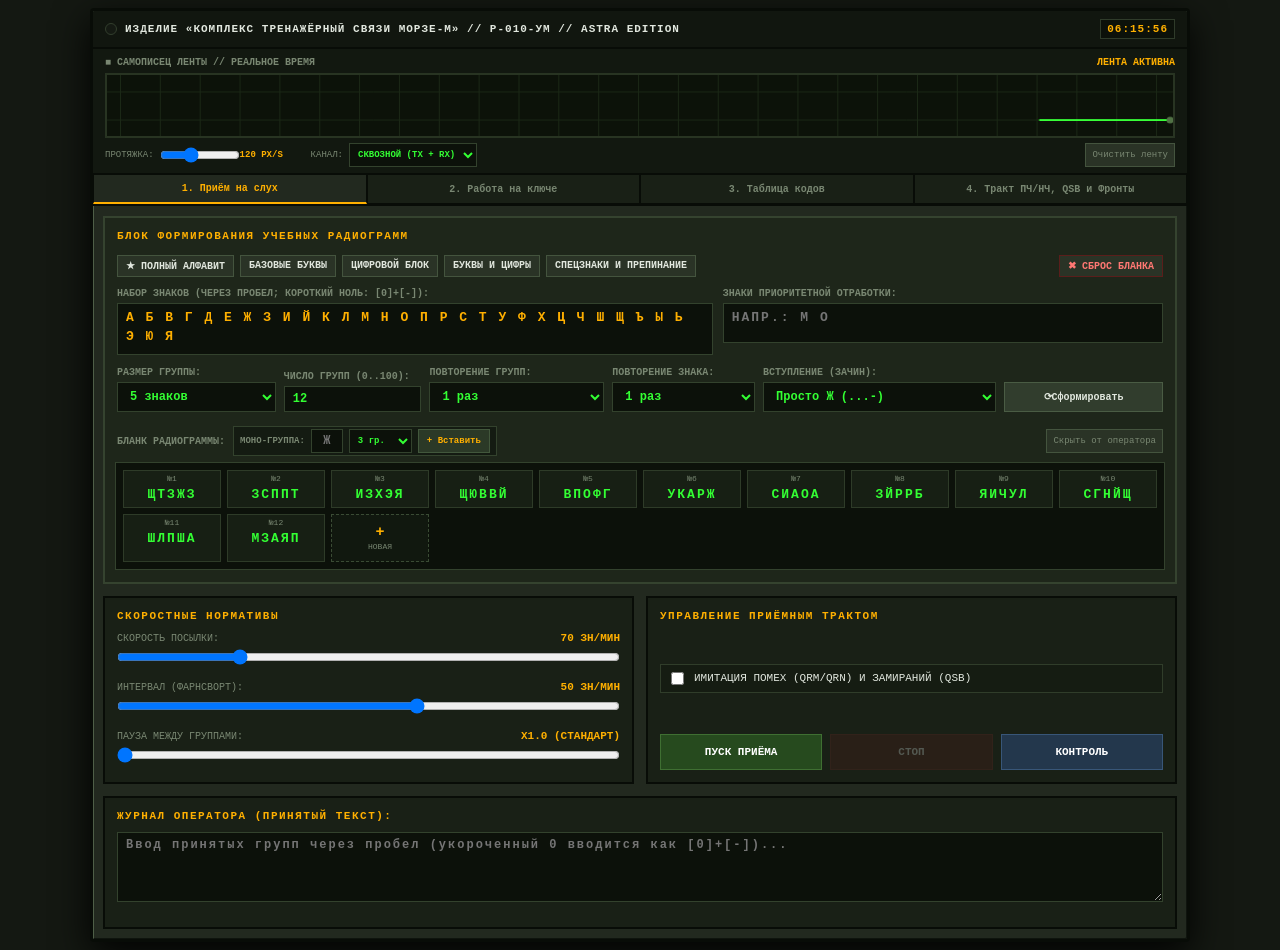
==== commit d6271c8b: "ПЕРЕТАСКИВАНИЕ ГРУПП МЫШЬЮ И КЛАВИАТУРОЙ (DRAG & DROP) Новый модуль src/js/groups-dnd.js (ES5, без н" ====
--- a/Морзе-М.html
+++ b/Морзе-М.html
@@ -86,15 +86,19 @@
 .btn-mono-insert{height:24px;background:#2b3927;color:var(--mil-amber);border:1px solid #42573c;font-family:inherit;font-size:9px;font-weight:bold;padding:0 8px;cursor:pointer}
 .btn-mono-insert:hover:not(:disabled){background:#394d33;border-color:var(--mil-amber)}
 .groups-grid{display:-moz-box;display:-webkit-box;display:flex;flex-wrap:wrap;max-height:220px;overflow-y:auto;padding:4px;background:var(--screen-bg);border:1px solid #33422d;margin:0 -2px}
-.group-cell{flex:0 0 calc(10% - 6px);min-width:90px;margin:3px;background:#171f14;border:1px solid #2e3b28;padding:3px 2px;text-align:center;position:relative}
+.group-cell{flex:0 0 calc(10% - 6px);min-width:90px;margin:3px;background:#171f14;border:1px solid #2e3b28;padding:3px 2px;text-align:center;position:relative;cursor:move}
+.groups-grid.dnd-active{-moz-user-select:none;user-select:none}
+.group-cell.drag-source{opacity:.45;background:#242a1c!important;border-color:var(--mil-amber)!important;cursor:move}
+.group-cell.drop-before{box-shadow:inset 3px 0 0 var(--mil-amber)}
+.group-cell.drop-after{box-shadow:inset -3px 0 0 var(--mil-amber)}
 @media(max-width:900px){.group-cell{flex:0 0 calc(20% - 6px)}}
 @media(max-width:600px){.group-cell{flex:0 0 calc(33.33% - 6px)}}
-.group-cell.locked{background:#11170f;border-color:#20291c}
+.group-cell.locked{background:#11170f;border-color:#20291c;cursor:default}
 .group-cell.cell-error{border-color:var(--mil-red)!important;background:#331312!important}
 .group-cell.active-group{border-color:var(--mil-amber)!important;background:#282414!important}
 .group-cell.active-group .group-cell-idx{color:var(--mil-amber);font-weight:bold}
 .group-cell-idx{display:block;font-size:8px;color:var(--mil-dim);margin-bottom:2px}
-.group-cell input{background:transparent;border:none;color:var(--mil-green);font-size:13px;font-weight:bold;letter-spacing:2px;text-align:center;width:100%;padding:2px 0;display:block}
+.group-cell input{background:transparent;border:none;color:var(--mil-green);font-size:13px;font-weight:bold;letter-spacing:2px;text-align:center;width:100%;padding:2px 0;display:block;cursor:text}
 .group-cell-add{display:-moz-box;display:-webkit-box;display:flex;-moz-box-orient:vertical;flex-direction:column;-moz-box-align:center;align-items:center;-moz-box-pack:center;justify-content:center;background:#11180f;border:1px dashed #3a4b34;cursor:pointer;min-height:48px}
 .group-cell-add:hover{background:#1d2919;border-color:var(--mil-amber);color:var(--mil-amber)}
 .group-cell-add .add-icon{font-size:15px;font-weight:bold;color:var(--mil-amber);line-height:1}
@@ -1644,6 +1648,293 @@
 
 
 /* ==========================================================================
+   МОДУЛЬ: ПЕРЕТАСКИВАНИЕ ГРУПП БЛАНКА (DRAG & DROP БЕЗ ЗАВИСИМОСТЕЙ)
+   - захват ячейки мышью за любую часть, кроме поля ввода знаков;
+   - маркер места вставки янтарной полосой (слева/справа от ячейки);
+   - автоскролл бланка, когда курсор у верхней или нижней кромки;
+   - клавиатурный дубль: CTRL+стрелки влево/вправо двигают группу;
+   - перестановка меняет порядок передачи радиограммы (порядок бланка).
+   Требования: только ES5 (var, function), без classList и dataset.
+   Совместимость Gecko 43: mouse-события, getBoundingClientRect, insertBefore.
+   ========================================================================== */
+var GRID_DND_MIN_DX = 5;   // мин. смещение мыши для старта перетаскивания, px
+var GRID_DND_EDGE = 26;     // зона автоскролла у кромки бланка, px
+var GRID_DND_STEP = 14;     // шаг автоскролла, px
+var GRID_DND_TICK = 50;     // период автоскролла, мс
+
+function getGroupsContainer() {
+  return document.getElementById("groupsContainer");
+}
+
+function getGroupCells() {
+  return document.querySelectorAll("#groupsContainer .group-cell:not(.group-cell-add)");
+}
+
+function isAddGroupCell(cell) {
+  return !!(cell && (" " + cell.className + " ").indexOf(" group-cell-add ") !== -1);
+}
+
+// Точное совпадение класса "group-cell": findAncestel ищет по подстроке
+// и поймал бы вложенный элемент с классом "group-cell-idx" (номерок ячейки).
+function findGroupCell(el) {
+  while (el && el !== document) {
+    if (el.className && (" " + el.className + " ").indexOf(" group-cell ") !== -1) return el;
+    el = el.parentNode;
+  }
+  return null;
+}
+
+function cellIndexInList(cells, cell) {
+  for (var i = 0; i < cells.length; i++) {
+    if (cells[i] === cell) return i;
+  }
+  return -1;
+}
+
+// Индекс вставки 0..cells.length по позиции курсора.
+// Чистая функция: работает только с getBoundingClientRect ячеек (тестируется в Node).
+function computeDropIndex(cells, x, y) {
+  if (cells.length === 0) return 0;
+  var i, r;
+  // 1) курсор внутри ячейки: левая половина — вставка перед, правая — после
+  for (i = 0; i < cells.length; i++) {
+    r = cells[i].getBoundingClientRect();
+    if (r.width <= 0 && r.height <= 0) continue;
+    if (x >= r.left && x <= r.right && y >= r.top && y <= r.bottom) {
+      return (x < r.left + r.width / 2) ? i : i + 1;
+    }
+  }
+  // 2) курсор в зазоре между ячейками того же ряда — ближайшая граница
+  var best = cells.length, bestDist = -1;
+  for (i = 0; i < cells.length; i++) {
+    r = cells[i].getBoundingClientRect();
+    if (y < r.top || y > r.bottom) continue;
+    var dLeft = Math.abs(x - r.left);
+    if (bestDist === -1 || dLeft < bestDist) { bestDist = dLeft; best = i; }
+    var dRight = Math.abs(x - r.right);
+    if (dRight < bestDist) { bestDist = dRight; best = i + 1; }
+  }
+  if (bestDist !== -1) return best;
+  // 3) курсор выше всех ячеек или ниже всех ячеек
+  var first = cells[0].getBoundingClientRect();
+  return (y < first.top) ? 0 : cells.length;
+}
+
+// Перенос группы на позицию targetIndex (0..длина-1). Поправка сдвига
+// при переносе вниз. Возвращает новый индекс ячейки или -1 при отказе.
+function moveGroupToIndex(cell, targetIndex) {
+  if (rxActive) return -1;
+  if (!cell || isAddGroupCell(cell)) return -1;
+  var container = getGroupsContainer();
+  if (!container || !cell.parentNode) return -1;
+
+  var cells = getGroupCells();
+  var from = cellIndexInList(cells, cell);
+  if (from === -1) return -1;
+
+  var max = cells.length - 1;
+  var to = targetIndex;
+  if (to < 0) to = 0;
+  if (to > max) to = max;
+  if (to === from) return from;
+
+  container.removeChild(cell);
+  var remaining = getGroupCells();
+  // refNode — узел, ПЕРЕД которым встанет группа; null = в самый конец
+  var refNode = (to < remaining.length) ? remaining[to] : document.getElementById("cellAddGroup");
+  container.insertBefore(cell, refNode || null);
+
+  reindexCells();
+  validateInputs();
+  return cellIndexInList(getGroupCells(), cell);
+}
+
+// Перенос на шаг delta (-1 выше, +1 ниже) для клавиатурного дубля
+function moveGroupByStep(cell, delta) {
+  var cells = getGroupCells();
+  var from = cellIndexInList(cells, cell);
+  if (from === -1) return false;
+  var to = from + delta;
+  if (to < 0 || to > cells.length - 1) return false;
+
+  var inp = cell.querySelector(".group-input-val");
+  var focused = (inp && document.activeElement === inp) ? inp : null;
+
+  if (moveGroupToIndex(cell, to) === -1) return false;
+
+  if (focused) {
+    focused.focus();
+    if (focused.select) focused.select();
+  }
+  return true;
+}
+
+/* -------------------------- ПЕРЕТАСКИВАНИЕ МЫШЬЮ --------------------------- */
+var dnd = {
+  active: false,    // перетаскивание началось
+  armed: false,     // mousedown зафиксирован, ждём первого смещения
+  cell: null,
+  fromIndex: -1,
+  startX: 0,
+  startY: 0,
+  dropIndex: -1,
+  scrollTimer: null,
+  edgeDir: 0,
+  onMove: null,
+  onUp: null,
+  onBlur: null
+};
+
+function dndClass(cell, name, on) {
+  if (!cell) return;
+  var re = new RegExp("(^|\\s)" + name + "(\\s|$)", "g");
+  if (on) {
+    if (!re.test(cell.className)) {
+      cell.className = (cell.className + " " + name).replace(/^\s+/, "").replace(/\s+$/, "");
+    }
+  } else {
+    cell.className = cell.className.replace(re, " ").replace(/^\s+|\s+$/g, "");
+  }
+}
+
+function clearDropMarkers() {
+  var cells = getGroupCells();
+  for (var i = 0; i < cells.length; i++) {
+    dndClass(cells[i], "drop-before", false);
+    dndClass(cells[i], "drop-after", false);
+  }
+}
+
+function showDropMarker(index) {
+  clearDropMarkers();
+  var cells = getGroupCells();
+  if (cells.length === 0) return;
+  if (index >= cells.length) {
+    dndClass(cells[cells.length - 1], "drop-after", true);
+  } else {
+    dndClass(cells[index], "drop-before", true);
+  }
+}
+
+function applyAutoScroll(dir) {
+  dnd.edgeDir = dir;
+  if (dir === 0) { stopAutoScroll(); return; }
+  if (dnd.scrollTimer !== null) return;
+
+  var container = getGroupsContainer();
+  dnd.scrollTimer = setInterval(function () {
+    if (!dnd.active) { stopAutoScroll(); return; }
+    if (container) container.scrollTop += GRID_DND_STEP * dnd.edgeDir;
+  }, GRID_DND_TICK);
+}
+
+function stopAutoScroll() {
+  if (dnd.scrollTimer !== null) {
+    clearInterval(dnd.scrollTimer);
+    dnd.scrollTimer = null;
+  }
+  dnd.edgeDir = 0;
+}
+
+function dndEdgeDir(clientY) {
+  var container = getGroupsContainer();
+  if (!container) return 0;
+  var r = container.getBoundingClientRect();
+  if (r.height <= 0) return 0;
+  if (clientY < r.top + GRID_DND_EDGE) return -1;
+  if (clientY > r.bottom - GRID_DND_EDGE) return 1;
+  return 0;
+}
+
+// Завершение перетаскивания: commit = true — применить перестановку
+function dndEnd(commit) {
+  stopAutoScroll();
+  clearDropMarkers();
+  dndClass(dnd.cell, "drag-source", false);
+  dndClass(getGroupsContainer(), "dnd-active", false);
+
+  if (commit && dnd.active && dnd.dropIndex !== -1 && dnd.dropIndex !== dnd.fromIndex) {
+    moveGroupToIndex(dnd.cell, dnd.dropIndex);
+  }
+
+  if (dnd.onMove) document.removeEventListener("mousemove", dnd.onMove, false);
+  if (dnd.onUp) document.removeEventListener("mouseup", dnd.onUp, false);
+  if (dnd.onBlur) window.removeEventListener("blur", dnd.onBlur, false);
+
+  dnd.active = false;
+  dnd.armed = false;
+  dnd.cell = null;
+  dnd.fromIndex = -1;
+  dnd.dropIndex = -1;
+  dnd.onMove = null;
+  dnd.onUp = null;
+  dnd.onBlur = null;
+}
+
+function initGroupsDragAndDrop() {
+  var container = getGroupsContainer();
+  if (!container) return;
+
+  container.addEventListener("mousedown", function (e) {
+    if (rxActive) return;                                // во время приёма бланк заблокирован
+    if (e.button !== 0) return;                          // только ЛКМ
+    var cell = findGroupCell(e.target);
+    if (!cell || isAddGroupCell(cell)) return;
+    if (e.target && e.target.tagName === "INPUT") return; // поле ввода знаков не таскаем
+
+    dnd.armed = true;
+    dnd.active = false;
+    dnd.cell = cell;
+    dnd.fromIndex = cellIndexInList(getGroupCells(), cell);
+    dnd.startX = e.clientX;
+    dnd.startY = e.clientY;
+    dnd.dropIndex = dnd.fromIndex;
+
+    dnd.onMove = function (ev) {
+      if (!dnd.armed) return;
+      // Кнопка отжата вне окна браузера — событие mouseup в страницу не придёт,
+      // поэтому отменяем перетаскивание сами (MouseEvent.buttons есть с Gecko 32).
+      if (typeof ev.buttons === "number" && !(ev.buttons & 1)) { dndEnd(false); return; }
+      if (!dnd.active) {
+        var dx = Math.abs(ev.clientX - dnd.startX);
+        var dy = Math.abs(ev.clientY - dnd.startY);
+        if (dx < GRID_DND_MIN_DX && dy < GRID_DND_MIN_DX) return;
+        dnd.active = true;
+        dndClass(dnd.cell, "drag-source", true);
+        dndClass(getGroupsContainer(), "dnd-active", true);
+      }
+      if (ev.preventDefault) ev.preventDefault();
+
+      dnd.dropIndex = computeDropIndex(getGroupCells(), ev.clientX, ev.clientY);
+      // Исходную позицию не подсвечиваем: возврат на место = отмена переноса
+      if (dnd.dropIndex === dnd.fromIndex) clearDropMarkers();
+      else showDropMarker(dnd.dropIndex);
+
+      applyAutoScroll(dndEdgeDir(ev.clientY));
+    };
+
+    dnd.onUp = function () { dndEnd(true); };
+    dnd.onBlur = function () { dndEnd(false); };
+
+    document.addEventListener("mousemove", dnd.onMove, false);
+    document.addEventListener("mouseup", dnd.onUp, false);
+    window.addEventListener("blur", dnd.onBlur, false);
+  }, false);
+
+  // Клавиатурный дубль: CTRL+вправо — ниже по списку, CTRL+влево — выше
+  container.addEventListener("keydown", function (e) {
+    if (rxActive) return;
+    if (!e.ctrlKey) return;
+    var kc = e.keyCode || e.which;
+    if (kc !== 37 && kc !== 39) return;
+    var cell = findGroupCell(e.target);
+    if (!cell || isAddGroupCell(cell)) return;
+    if (e.preventDefault) e.preventDefault();
+    moveGroupByStep(cell, kc === 37 ? -1 : 1);
+  }, false);
+}
+
+/* ==========================================================================
    МОДУЛЬ: РАБОТА НА КЛЮЧЕ (TX)
    - вертикальный (прямой) ключ с АРУ темпа руки (EMA-фильтр);
    - электронный ключ Iambic Mode B: память элементов, чередование,
@@ -2137,6 +2428,7 @@
 resizeCanvas();
 renderStudyTable();
 uiGenerateGroupsTable();
+initGroupsDragAndDrop();
 refreshAllAutoGrows();
 requestAnimationFrame(renderUndulator);
 
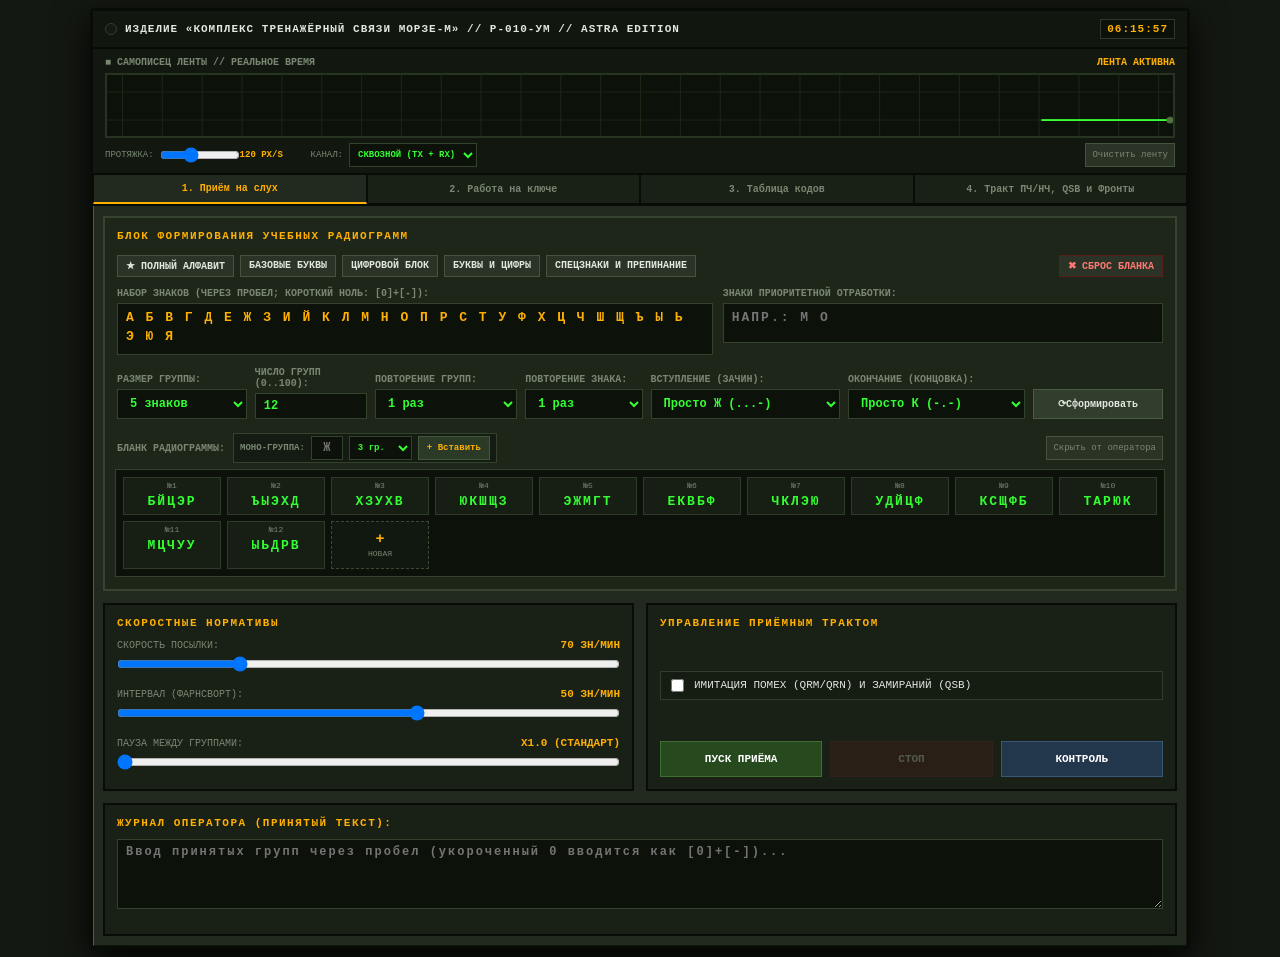
==== commit 694983b8: "add ending radiogramm" ====
--- a/Морзе-М.html
+++ b/Морзе-М.html
@@ -54,17 +54,18 @@
 .inputs-2col{display:-moz-box;display:-webkit-box;display:flex;margin:0 -5px 8px -5px}
 .inputs-2col>.form-group:first-child{-moz-box-flex:1.15;flex:1.15;margin:0 5px}
 .inputs-2col>.form-group:last-child{-moz-box-flex:0.85;flex:0.85;margin:0 5px}
-.controls-row-5{display:-moz-box;display:-webkit-box;display:flex;flex-wrap:wrap;-moz-box-align:end;align-items:flex-end;margin:0 -4px 10px -4px}
-.controls-row-5>.form-group{margin:4px;box-sizing:border-box}
-.controls-row-5>.form-group:nth-child(1){flex:1.6 1 110px}
-.controls-row-5>.form-group:nth-child(2){flex:1.4 1 95px}
-.controls-row-5>.form-group:nth-child(3){flex:1.8 1 120px}
-.controls-row-5>.form-group:nth-child(4){flex:1.4 1 100px}
-.controls-row-5>.form-group:nth-child(5){flex:2.4 1 160px}
-.controls-row-5>.btn-gen{flex:1.6 1 110px;margin:4px;height:30px}
+.controls-row-6{display:-moz-box;display:-webkit-box;display:flex;flex-wrap:wrap;-moz-box-align:end;align-items:flex-end;margin:0 -4px 10px -4px}
+.controls-row-6>.form-group{margin:4px;box-sizing:border-box}
+.controls-row-6>.form-group:nth-child(1){flex:1.6 1 110px}
+.controls-row-6>.form-group:nth-child(2){flex:1.4 1 95px}
+.controls-row-6>.form-group:nth-child(3){flex:1.8 1 120px}
+.controls-row-6>.form-group:nth-child(4){flex:1.4 1 100px}
+.controls-row-6>.form-group:nth-child(5){flex:2.4 1 160px}
+.controls-row-6>.form-group:nth-child(6){flex:2.2 1 150px}
+.controls-row-6>.btn-gen{flex:1.6 1 110px;margin:4px;height:30px}
 .grid-2{display:-moz-box;display:-webkit-box;display:flex;margin:0 -6px}
 .grid-2>.panel{-moz-box-flex:1;flex:1 1 0;margin:0 6px 12px 6px;min-width:0}
-@media(max-width:768px){.inputs-2col,.grid-2,.controls-row-5{display:block;margin:0 0 8px 0}.inputs-2col>.form-group,.grid-2>.panel,.controls-row-5>.form-group,.controls-row-5>.btn-gen{margin:0 0 8px 0;width:100%!important}}
+@media(max-width:768px){.inputs-2col,.grid-2,.controls-row-6{display:block;margin:0 0 8px 0}.inputs-2col>.form-group,.grid-2>.panel,.controls-row-6>.form-group,.controls-row-6>.btn-gen{margin:0 0 8px 0;width:100%!important}}
 .form-group{display:-moz-box;display:-webkit-box;display:flex;-moz-box-orient:vertical;flex-direction:column}
 .form-group label{font-size:10px;font-weight:bold;color:var(--mil-dim);margin-bottom:4px}
 input[type="text"],input[type="number"],select,textarea{background:var(--screen-bg);border:1px solid #33422d;color:var(--mil-green);padding:5px 8px;font-family:inherit;font-size:12px;font-weight:bold;outline:none;width:100%}
@@ -87,10 +88,13 @@
 .btn-mono-insert:hover:not(:disabled){background:#394d33;border-color:var(--mil-amber)}
 .groups-grid{display:-moz-box;display:-webkit-box;display:flex;flex-wrap:wrap;max-height:220px;overflow-y:auto;padding:4px;background:var(--screen-bg);border:1px solid #33422d;margin:0 -2px}
 .group-cell{flex:0 0 calc(10% - 6px);min-width:90px;margin:3px;background:#171f14;border:1px solid #2e3b28;padding:3px 2px;text-align:center;position:relative;cursor:move}
+.group-cell.dnd-shifting{transition:transform .16s ease-out}
 .groups-grid.dnd-active{-moz-user-select:none;user-select:none}
-.group-cell.drag-source{opacity:.45;background:#242a1c!important;border-color:var(--mil-amber)!important;cursor:move}
-.group-cell.drop-before{box-shadow:inset 3px 0 0 var(--mil-amber)}
-.group-cell.drop-after{box-shadow:inset -3px 0 0 var(--mil-amber)}
+.groups-grid.dnd-active .group-cell.drag-source{opacity:.4;background:#12180f!important;border:1px dashed var(--mil-amber)!important}
+.group-drag-ghost{position:fixed;z-index:9999;pointer-events:none;margin:0;padding:3px 2px;background:#1d2417;border:1px solid var(--mil-amber);box-shadow:0 6px 16px rgba(0,0,0,.7);text-align:center;opacity:.95;cursor:move}
+.group-drag-idx{display:block;font-size:8px;color:var(--mil-dim);margin-bottom:2px}
+.group-drag-text{color:var(--mil-green);font-size:13px;font-weight:bold;letter-spacing:2px;line-height:18px;white-space:pre}
+.group-drag-lock{color:var(--mil-dim);font-size:8px;letter-spacing:1px;line-height:14px;white-space:pre}
 @media(max-width:900px){.group-cell{flex:0 0 calc(20% - 6px)}}
 @media(max-width:600px){.group-cell{flex:0 0 calc(33.33% - 6px)}}
 .group-cell.locked{background:#11170f;border-color:#20291c;cursor:default}
@@ -211,7 +215,7 @@
         </div>
       </div>
       <div class="error-banner" id="teacherErrorBox"></div>
-      <div class="controls-row-5">
+      <div class="controls-row-6">
         <div class="form-group">
           <label>Размер группы:</label>
           <select id="groupLength" onchange="uiGenerateGroupsTable()">
@@ -251,6 +255,18 @@
             <option value="SERIES_VVV">Серия Ж Ж Ж (...-  ...-  ...-)</option>
             <option value="HST_VTO">Норматив СРТ: ЖТО (...-  -  ---)</option>
             <option value="CALL_VVV_EQ">Циркулярное: VVV = (...- ...- ...-  -...-)</option>
+          </select>
+        </div>
+        <div class="form-group">
+          <label>Окончание (концовка):</label>
+          <select id="selPostambleMode">
+            <option value="NONE">Без окончания</option>
+            <option value="SINGLE_K" selected>Просто К (-.-)</option>
+            <option value="SERIES_KKK">Серия К К К (-.-  -.-  -.-)</option>
+            <option value="EQ_PERIOD">Знак «точка» = (-...-)</option>
+            <option value="K_EQ">К и точка (-.-  -...-)</option>
+            <option value="AR">Международное AR (.-.-.)</option>
+            <option value="SK">Международное SK (...-.-)</option>
           </select>
         </div>
         <button class="btn-gen" id="btnGenGroups" onclick="uiGenerateGroupsTable()"><span>⟳ </span> Сформировать</button>
@@ -966,7 +982,7 @@
    МОДУЛЬ: ПРИЁМ НА СЛУХ И КОНТРОЛЬ РАДИОГРАММ (RX)
    - блокировка/подсветка групп и знаков, режим "приём вслепую";
    - нормирование интервалов: напев / межбуквенная / межгрупповая пауза;
-   - генерация и передача радиограмм (зачин, Фарнсворт, повторы);
+   - генерация и передача радиограмм (зачин, концовка, Фарнсворт, повторы);
    - валидация ввода, сетка групп 5 знаков, пресеты, выравнивание
      Нидлмана — Вунша (alignSequences) и выставление оценки.
    ========================================================================== */
@@ -1006,6 +1022,7 @@
   document.getElementById("groupRepeat").disabled = isLocked;
   document.getElementById("charRepeat").disabled = isLocked;
   document.getElementById("selPreambleMode").disabled = isLocked;
+  document.getElementById("selPostambleMode").disabled = isLocked;
   document.getElementById("btnGenGroups").disabled = isLocked;
   document.getElementById("monoCharInput").disabled = isLocked;
   document.getElementById("monoCharCount").disabled = isLocked;
@@ -1089,25 +1106,37 @@
   };
 }
 
-// ВОСПРОИЗВЕДЕНИЕ ВСТУПЛЕНИЙ (ЗАЧИНОВ)
-function getPreambleItems() {
-  var mode = document.getElementById("selPreambleMode").value;
-  if (mode === "NONE") return [];
-  if (mode === "SINGLE_V") return ["...-"];
-  if (mode === "SERIES_VVV") return ["...-", "...-", "...-"];
-  if (mode === "HST_VTO") return ["...-", "-", "---"]; // ЖТО
-  if (mode === "CALL_VVV_EQ") return ["...-", "...-", "...-", "-...-"]; // VVV =
-  return ["...-"];
-}
-
-function playRadiogramProcess(groups, repeats, charRepeats) {
-  charRepeats = charRepeats || 1;
-  var preambleCodes = getPreambleItems();
-  var pIdx = 0;
-
-  function playPreambleChain() {
-    if (pIdx >= preambleCodes.length || !rxActive) return Promise.resolve();
-    var code = preambleCodes[pIdx++];
+// ВОСПРОИЗВЕДЕНИЕ ВСТУПЛЕНИЙ (ЗАЧИНОВ) И ОКОНЧАНИЙ (КОНЦОВОК)
+var PREAMBLE_CODES = {
+  "NONE": [],
+  "SINGLE_V": ["...-"],
+  "SERIES_VVV": ["...-", "...-", "...-"],
+  "HST_VTO": ["...-", "-", "---"],
+  "CALL_VVV_EQ": ["...-", "...-", "...-", "-...-"]
+};
+
+var POSTAMBLE_CODES = {
+  "NONE": [],
+  "SINGLE_K": ["-.-"],
+  "SERIES_KKK": ["-.-", "-.-", "-.-"],
+  "EQ_PERIOD": ["-...-"],
+  "K_EQ": ["-.-", "-...-"],
+  "AR": [".-.-."],
+  "SK": ["...-.-"]
+};
+
+function getSignalItems(selId, codesByMode) {
+  var el = document.getElementById(selId);
+  var codes = el ? codesByMode[el.value] : null;
+  return codes || [];
+}
+
+function playSignalChain(codes) {
+  var cIdx = 0;
+
+  function nextCode() {
+    if (cIdx >= codes.length || !rxActive) return Promise.resolve();
+    var code = codes[cIdx++];
     var s = 0;
 
     function nextSym() {
@@ -1126,15 +1155,26 @@
       });
     }
 
-    return nextSym().then(playPreambleChain);
-  }
-
-  return playPreambleChain().then(function () {
-    // Пауза перед началом передачи радиограммы после зачина
-    if (preambleCodes.length > 0 && rxActive) {
-      return sleepRx(1200);
-    }
-  }).then(function () {
+    return nextSym().then(nextCode);
+  }
+
+  return nextCode();
+}
+
+// Блок служебных сигналов (зачин/концовка) с последующей технологической паузой
+function playSignalBlock(codes) {
+  if (!codes || codes.length === 0 || !rxActive) return Promise.resolve();
+  return playSignalChain(codes).then(function () {
+    return sleepRx(1200);
+  });
+}
+
+function playRadiogramProcess(groups, repeats, charRepeats) {
+  charRepeats = charRepeats || 1;
+  var preambleCodes = getSignalItems("selPreambleMode", PREAMBLE_CODES);
+  var postambleCodes = getSignalItems("selPostambleMode", POSTAMBLE_CODES);
+
+  return playSignalBlock(preambleCodes).then(function () {
     var g = 0;
     function nextGroup() {
       if (g >= groups.length || !rxActive) return Promise.resolve();
@@ -1192,6 +1232,9 @@
       return nextRepeat();
     }
     return nextGroup();
+  }).then(function () {
+    // Окончание (концовка) после передачи радиограммы + технологическая пауза
+    return playSignalBlock(postambleCodes);
   });
 }
 
@@ -1648,14 +1691,18 @@
 
 
 /* ==========================================================================
-   МОДУЛЬ: ПЕРЕТАСКИВАНИЕ ГРУПП БЛАНКА (DRAG & DROP БЕЗ ЗАВИСИМОСТЕЙ)
+    МОДУЛЬ: ПЕРЕТАСКИВАНИЕ ГРУПП БЛАНКА (DRAG & DROP БЕЗ ЗАВИСИМОСТЕЙ)
    - захват ячейки мышью за любую часть, кроме поля ввода знаков;
-   - маркер места вставки янтарной полосой (слева/справа от ячейки);
+   - захваченная группа летит за курсором отдельным «дублёром» (ghost);
+   - её ячейка остаётся в бланке слотом: при пересечении границы между
+     ячейками группа переставляется сразу, соседи разъезжаются с анимацией;
    - автоскролл бланка, когда курсор у верхней или нижней кромки;
+   - отмена переноса: ESC, потеря фокуса окна, отпускание кнопки вне окна;
    - клавиатурный дубль: CTRL+стрелки влево/вправо двигают группу;
    - перестановка меняет порядок передачи радиограммы (порядок бланка).
    Требования: только ES5 (var, function), без classList и dataset.
-   Совместимость Gecko 43: mouse-события, getBoundingClientRect, insertBefore.
+   Совместимость Gecko 43: mouse-события, getBoundingClientRect, insertBefore,
+   offsetLeft/offsetTop, requestAnimationFrame.
    ========================================================================== */
 var GRID_DND_MIN_DX = 5;   // мин. смещение мыши для старта перетаскивания, px
 var GRID_DND_EDGE = 26;     // зона автоскролла у кромки бланка, px
@@ -1770,19 +1817,28 @@
 }
 
 /* -------------------------- ПЕРЕТАСКИВАНИЕ МЫШЬЮ --------------------------- */
+/*  Захваченная группа едет за курсором отдельным «дублёром» (ghost), а её
+    настоящая ячейка остаётся в потоке как слот: при пересечении границы между
+    ячейками DOM переставляется сразу, и соседние группы разъезжаются
+    (анимация смещения сделана вручную: transition + transform, ES5).          */
 var dnd = {
-  active: false,    // перетаскивание началось
-  armed: false,     // mousedown зафиксирован, ждём первого смещения
-  cell: null,
-  fromIndex: -1,
+  active: false,   // порог перетаскивания превышен, ghost уже создан
+  armed: false,    // mousedown зафиксирован, ждём первого смещения
+  cell: null,      // перетаскиваемая ячейка (слот в бланке)
+  ghost: null,     // летящая копия, живёт в document.body
+  originIndex: -1, // позиция в момент старта — сюда возвращаем при отмене
+  curIndex: -1,    // текущая позиция в бланке
   startX: 0,
   startY: 0,
-  dropIndex: -1,
+  grabX: 0,        // смещение точки захвата внутри ячейки, px
+  grabY: 0,
   scrollTimer: null,
   edgeDir: 0,
+  shifting: [],    // ячейки с незавершённой анимацией смещения
   onMove: null,
   onUp: null,
-  onBlur: null
+  onBlur: null,
+  onKey: null
 };
 
 function dndClass(cell, name, on) {
@@ -1797,23 +1853,121 @@
   }
 }
 
-function clearDropMarkers() {
+function dndNextFrame(fn) {
+  if (window.requestAnimationFrame) return window.requestAnimationFrame(fn);
+  return window.setTimeout(fn, 16);
+}
+
+// Летящая копия строится вручную (без cloneNode): клон с классами group-cell,
+// group-input-val и char-slot попал бы под селекторы rx-trainer (document-wide)
+// и сломал бы приём/отрисовку. Здесь — только текст и никаких id/полей ввода.
+function dndBuildGhost(cell) {
+  var ghost = document.createElement("div");
+  ghost.className = "group-drag-ghost";
+
+  var badge = cell.querySelector(".group-cell-idx");
+  if (badge) {
+    var b = document.createElement("span");
+    b.className = "group-drag-idx";
+    b.textContent = badge.textContent;
+    ghost.appendChild(b);
+  }
+  var inp = cell.querySelector(".group-input-val");
+  if (inp) {
+    var t = document.createElement("div");
+    t.className = "group-drag-text";
+    t.textContent = inp.value;
+    ghost.appendChild(t);
+  }
+  var disp = cell.querySelector(".group-chars-display");
+  if (disp && disp.textContent) {
+    var l = document.createElement("div");
+    l.className = "group-drag-lock";
+    l.textContent = disp.textContent;
+    ghost.appendChild(l);
+  }
+  return ghost;
+}
+
+function dndShowGhost(x, y) {
+  if (!dnd.cell || !document.body) return;
+  if (!dnd.ghost) {
+    var rect = dnd.cell.getBoundingClientRect();
+    dnd.ghost = dndBuildGhost(dnd.cell);
+    dnd.ghost.style.width = rect.width + "px";
+    document.body.appendChild(dnd.ghost);
+    dnd.grabX = dnd.startX - rect.left;
+    dnd.grabY = dnd.startY - rect.top;
+  }
+  dnd.ghost.style.left = Math.round(x - dnd.grabX) + "px";
+  dnd.ghost.style.top = Math.round(y - dnd.grabY) + "px";
+}
+
+function dndRemoveGhost() {
+  if (dnd.ghost && dnd.ghost.parentNode) dnd.ghost.parentNode.removeChild(dnd.ghost);
+  dnd.ghost = null;
+}
+
+// --- анимация разъезда соседей (FLIP вручную, без transitionend) -------------
+function dndClearShifts() {
+  for (var i = 0; i < dnd.shifting.length; i++) {
+    dndClass(dnd.shifting[i], "dnd-shifting", false);
+    dnd.shifting[i].style.transform = "";
+  }
+  dnd.shifting = [];
+}
+
+function dndMarkCells() {
   var cells = getGroupCells();
   for (var i = 0; i < cells.length; i++) {
-    dndClass(cells[i], "drop-before", false);
-    dndClass(cells[i], "drop-after", false);
-  }
-}
-
-function showDropMarker(index) {
-  clearDropMarkers();
-  var cells = getGroupCells();
-  if (cells.length === 0) return;
-  if (index >= cells.length) {
-    dndClass(cells[cells.length - 1], "drop-after", true);
-  } else {
-    dndClass(cells[index], "drop-before", true);
-  }
+    if (cells[i] === dnd.cell) { cells[i].__dndMark = null; continue; }
+    cells[i].__dndMark = { left: cells[i].offsetLeft, top: cells[i].offsetTop };
+  }
+}
+
+function dndAnimateShift() {
+  var cells = getGroupCells(), list = [], i, c, dx, dy;
+  for (i = 0; i < cells.length; i++) {
+    c = cells[i];
+    if (!c.__dndMark) continue;
+    dx = c.__dndMark.left - c.offsetLeft;
+    dy = c.__dndMark.top - c.offsetTop;
+    c.__dndMark = null;
+    if (!dx && !dy) continue;
+    c.style.transform = "translate(" + dx + "px," + dy + "px)"; // без transition — без рывка
+    list.push(c);
+  }
+  if (!list.length) return;
+
+  dndClearShifts();
+  dnd.shifting = list;
+  dndNextFrame(function () {
+    for (var j = 0; j < list.length; j++) {
+      if (list[j].parentNode) dndClass(list[j], "dnd-shifting", true);
+      list[j].style.transform = "";
+    }
+  });
+}
+
+// Переставить группу «на лету»: пересечение границы ячеек сразу двигает DOM,
+// поэтому соседи разъезжаются в момент нахождения курсора над новым местом.
+function dndReorderTo(index) {
+  if (!dnd.cell || index === dnd.curIndex) return;
+  dndMarkCells();
+  if (moveGroupToIndex(dnd.cell, index) === -1) {
+    dndClearShifts();
+    return;
+  }
+  dnd.curIndex = cellIndexInList(getGroupCells(), dnd.cell);
+  dndAnimateShift();
+}
+
+function dndRevert() {
+  if (!dnd.cell || dnd.originIndex === -1) return;
+  if (cellIndexInList(getGroupCells(), dnd.cell) === dnd.originIndex) return;
+  dndMarkCells();
+  moveGroupToIndex(dnd.cell, dnd.originIndex);
+  dndAnimateShift();
 }
 
 function applyAutoScroll(dir) {
@@ -1846,29 +2000,29 @@
   return 0;
 }
 
-// Завершение перетаскивания: commit = true — применить перестановку
+// Завершение перетаскивания: commit = true — оставить новый порядок.
 function dndEnd(commit) {
   stopAutoScroll();
-  clearDropMarkers();
+  if (!commit) dndRevert();
+  dndRemoveGhost();
+  dndClearShifts();
   dndClass(dnd.cell, "drag-source", false);
   dndClass(getGroupsContainer(), "dnd-active", false);
-
-  if (commit && dnd.active && dnd.dropIndex !== -1 && dnd.dropIndex !== dnd.fromIndex) {
-    moveGroupToIndex(dnd.cell, dnd.dropIndex);
-  }
 
   if (dnd.onMove) document.removeEventListener("mousemove", dnd.onMove, false);
   if (dnd.onUp) document.removeEventListener("mouseup", dnd.onUp, false);
   if (dnd.onBlur) window.removeEventListener("blur", dnd.onBlur, false);
+  if (dnd.onKey) document.removeEventListener("keydown", dnd.onKey, false);
 
   dnd.active = false;
   dnd.armed = false;
   dnd.cell = null;
-  dnd.fromIndex = -1;
-  dnd.dropIndex = -1;
+  dnd.originIndex = -1;
+  dnd.curIndex = -1;
   dnd.onMove = null;
   dnd.onUp = null;
   dnd.onBlur = null;
+  dnd.onKey = null;
 }
 
 function initGroupsDragAndDrop() {
@@ -1876,8 +2030,8 @@
   if (!container) return;
 
   container.addEventListener("mousedown", function (e) {
-    if (rxActive) return;                                // во время приёма бланк заблокирован
-    if (e.button !== 0) return;                          // только ЛКМ
+    if (rxActive) return;                                 // во время приёма бланк заблокирован
+    if (e.button !== 0) return;                           // только ЛКМ
     var cell = findGroupCell(e.target);
     if (!cell || isAddGroupCell(cell)) return;
     if (e.target && e.target.tagName === "INPUT") return; // поле ввода знаков не таскаем
@@ -1885,10 +2039,10 @@
     dnd.armed = true;
     dnd.active = false;
     dnd.cell = cell;
-    dnd.fromIndex = cellIndexInList(getGroupCells(), cell);
+    dnd.curIndex = cellIndexInList(getGroupCells(), cell);
+    dnd.originIndex = dnd.curIndex;
     dnd.startX = e.clientX;
     dnd.startY = e.clientY;
-    dnd.dropIndex = dnd.fromIndex;
 
     dnd.onMove = function (ev) {
       if (!dnd.armed) return;
@@ -1905,20 +2059,24 @@
       }
       if (ev.preventDefault) ev.preventDefault();
 
-      dnd.dropIndex = computeDropIndex(getGroupCells(), ev.clientX, ev.clientY);
-      // Исходную позицию не подсвечиваем: возврат на место = отмена переноса
-      if (dnd.dropIndex === dnd.fromIndex) clearDropMarkers();
-      else showDropMarker(dnd.dropIndex);
-
+      dndShowGhost(ev.clientX, ev.clientY);
+      dndReorderTo(computeDropIndex(getGroupCells(), ev.clientX, ev.clientY));
       applyAutoScroll(dndEdgeDir(ev.clientY));
     };
 
     dnd.onUp = function () { dndEnd(true); };
     dnd.onBlur = function () { dndEnd(false); };
+    dnd.onKey = function (ev) {
+      var kc = ev.keyCode || ev.which;
+      if (kc !== 27) return;                               // ESC — отменить перенос
+      if (ev.preventDefault) ev.preventDefault();
+      dndEnd(false);
+    };
 
     document.addEventListener("mousemove", dnd.onMove, false);
     document.addEventListener("mouseup", dnd.onUp, false);
     window.addEventListener("blur", dnd.onBlur, false);
+    document.addEventListener("keydown", dnd.onKey, false);
   }, false);
 
   // Клавиатурный дубль: CTRL+вправо — ниже по списку, CTRL+влево — выше
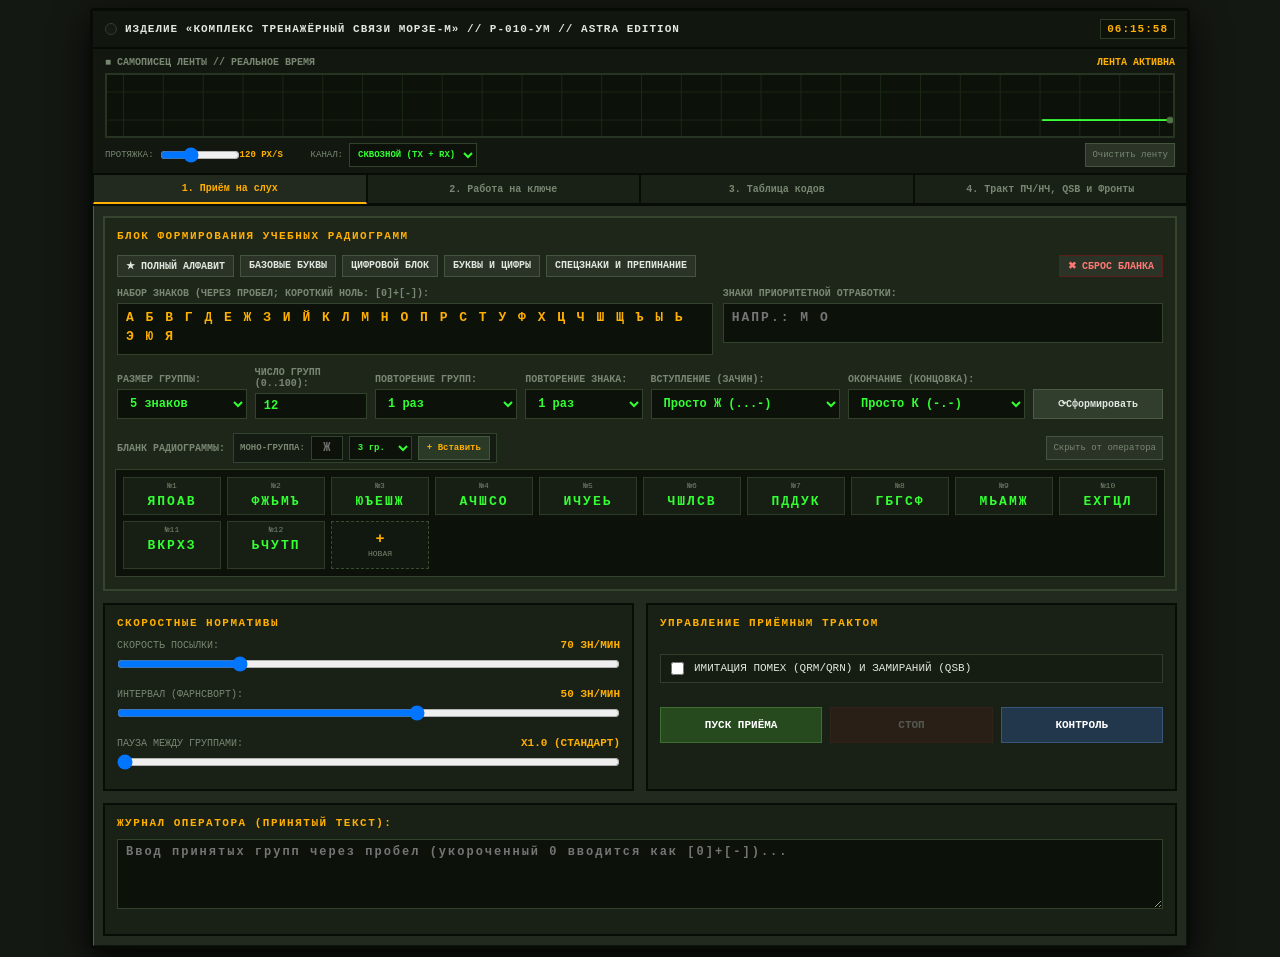
==== commit 3f5279e5: "ПАУЗА/ПРОДОЛЖЕНИЕ И СБРОС ПРИЁМА, ПЛАВНЫЕ ПОЛЗУНКИ, SVG-ПРОФИЛИ ОГИБАЮЩЕЙ - СТОП прерывает передачу " ====
--- a/Морзе-М.html
+++ b/Морзе-М.html
@@ -71,6 +71,19 @@
 input[type="text"],input[type="number"],select,textarea{background:var(--screen-bg);border:1px solid #33422d;color:var(--mil-green);padding:5px 8px;font-family:inherit;font-size:12px;font-weight:bold;outline:none;width:100%}
 select{height:30px;cursor:pointer}
 select option{background:#141c11;color:#38e038}
+.ramp-dropdown{position:relative}
+.ramp-dropdown .ramp-current{display:block;width:100%;padding:5px 8px;background:var(--screen-bg);border:1px solid #33422d;color:var(--mil-green);font-family:inherit;font-size:12px;font-weight:bold;cursor:pointer;text-align:left;outline:none}
+.ramp-dropdown .ramp-current:hover{border-color:#4a5c44}
+.ramp-dropdown .ramp-current span{display:inline-block;vertical-align:middle}
+.ramp-dropdown .ramp-current svg{display:inline-block;vertical-align:middle;width:84px;height:14px;margin:0 0 0 8px}
+.ramp-dropdown .ramp-current::after{content:"▼";display:inline-block;vertical-align:middle;margin-left:8px;font-size:8px;color:var(--mil-dim)}
+.ramp-options{display:none;position:absolute;top:100%;left:0;right:0;z-index:60;margin:2px 0 0;padding:0;list-style:none;background:#141c11;border:1px solid #4a5c44;border-radius:3px;box-shadow:0 8px 20px rgba(0,0,0,.65);max-height:220px;overflow-y:auto}
+.ramp-dropdown.open .ramp-options{display:block}
+.ramp-dropdown.up .ramp-options{top:auto;bottom:100%;margin:0 0 2px}
+.ramp-options li{display:block;padding:10px 10px;cursor:pointer;color:var(--mil-green);font-size:12px;font-weight:bold}
+.ramp-options li:hover,.ramp-options li.active{background:#21301d;color:var(--mil-amber)}
+.ramp-options li span{display:inline-block;vertical-align:middle}
+.ramp-options li svg{display:inline-block;vertical-align:middle;width:84px;height:14px;margin:0 0 0 8px}
 input:disabled,select:disabled,textarea:disabled{opacity:0.45;cursor:not-allowed;background:#090d07}
 input:focus:not(:disabled),select:focus:not(:disabled),textarea:focus:not(:disabled){border-color:var(--mil-amber)}
 .teacher-auto-expand{color:var(--mil-amber)!important;font-size:13px!important;letter-spacing:2px;min-height:38px;height:auto;resize:none;overflow-y:hidden;line-height:1.45;word-break:break-word;white-space:pre-wrap}
@@ -128,8 +141,14 @@
 .btn-start:hover:not(:disabled){background:#325f28}
 .btn-stop{background:#5a1e1c;border-color:#7b2926;color:#fff}
 .btn-stop:hover:not(:disabled){background:#6e2523}
+.btn-resume{background:#6b4f13;border-color:#8f6a1c;color:#fff}
+.btn-resume:hover:not(:disabled){background:#85601a}
+.btn-reset{background:#7a2a1e;border-color:#9c3628;color:#fff}
+.btn-reset:hover:not(:disabled){background:#933326}
 .btn-check{background:#23374c;border-color:#385678;color:#fff}
 .btn-check:hover:not(:disabled){background:#2c4763}
+.rx-status{min-height:13px;margin-top:6px;font-size:10px;font-weight:bold;letter-spacing:.4px;color:var(--mil-amber)}
+.rx-status.paused{color:var(--mil-red)}
 textarea{width:100%;height:70px;resize:vertical;color:var(--mil-green);font-size:12px;letter-spacing:2px}
 .rx-result{background:var(--screen-bg);border:1px solid #303d2a;padding:8px;font-size:12px;letter-spacing:2px;white-space:pre-wrap;word-break:break-all}
 .char-err{color:#fff;background:#621412;font-weight:bold;padding:0 2px}
@@ -320,6 +339,7 @@
           <button class="action-btn btn-stop" id="btnRxStop" disabled>СТОП</button>
           <button class="action-btn btn-check" id="btnRxCheck">КОНТРОЛЬ</button>
         </div>
+        <div class="rx-status" id="rxStatus"></div>
       </div>
     </div>
     <div class="panel" style="margin-bottom:0">
@@ -413,10 +433,28 @@
         </div>
         <div class="form-group">
           <label>Профиль огибающей:</label>
-          <select id="selRampShape" onchange="applyAudioParamsNow()">
-            <option value="rc" selected>Экспоненциальный RC</option>
-            <option value="linear">Линейный трапецеидальный</option>
-          </select>
+          <div class="ramp-dropdown" id="selRampShape">
+            <button type="button" class="ramp-current" onclick="rampDropdownToggle(event)">
+              <span id="rampCurText">Экспоненциальный RC</span>
+              <svg id="rampCurSvg" viewBox="0 0 300 40" preserveAspectRatio="none">
+                <path d="M0,20 L3.1,18.9 L6.3,16.1 L9.4,13.1 L12.5,11 L15.6,10.4 L18.8,12 L21.9,15.3 L25,20 L28.1,25.1 L31.3,30 L34.4,33.3 L37.5,36 L40.6,34.8 L43.8,31.2 L46.9,26.1 L50,20 L53.1,13.9 L56.3,8.6 L59.4,5.2 L62.5,4.8 L65.6,6.8 L68.8,10.6 L71.9,15.3 L75,20 L78.1,24.2 L81.3,27.3 L84.4,28.9 L87.5,29 L90.6,27.8 L93.8,25.6 L96.9,22.8 L100,20 L103.1,17.5 L106.3,15.7 L109.4,14.7 L112.5,14.6 L115.6,15.4 L118.8,16.7 L121.9,18.3 L125,20 L128.1,21.5 L131.3,22.6 L134.4,23.1 L137.5,23.2 L140.6,22.8 L143.8,22 L146.9,21 L150,20 L153.1,19.1 L156.3,18.5 L159.4,18.1 L162.5,18.1 L165.6,18.4 L168.8,18.8 L171.9,19.4 L175,20 L178.1,20.5 L181.3,20.9 L184.4,21.1 L187.5,21.1 L190.6,21 L193.8,20.7 L196.9,20.4 L200,20 L203.1,19.7 L206.3,19.5 L209.4,19.3 L212.5,19.3 L215.6,19.4 L218.8,19.6 L221.9,19.8 L225,20 L228.1,20.2 L231.3,20.3 L234.4,20.4 L237.5,20.4 L240.6,20.3 L243.8,20.2 L246.9,20.1 L250,20 L253.1,19.9 L256.3,19.8 L259.4,19.8 L262.5,19.8 L265.6,19.8 L268.8,19.9 L271.9,19.9 L275,20 L278.1,20.1 L281.3,20.1 L284.4,20.1 L287.5,20.1 L290.6,20.1 L293.8,20.1 L296.9,20 L300,20 L300,20 L296.9,20 L293.8,19.9 L290.6,19.9 L287.5,19.9 L284.4,19.9 L281.3,19.9 L278.1,19.9 L275,20 L271.9,20.1 L268.8,20.1 L265.6,20.2 L262.5,20.2 L259.4,20.2 L256.3,20.2 L253.1,20.1 L250,20 L246.9,19.9 L243.8,19.8 L240.6,19.7 L237.5,19.6 L234.4,19.6 L231.3,19.7 L228.1,19.8 L225,20 L221.9,20.2 L218.8,20.4 L215.6,20.6 L212.5,20.7 L209.4,20.7 L206.3,20.5 L203.1,20.3 L200,20 L196.9,19.6 L193.8,19.3 L190.6,19 L187.5,18.9 L184.4,18.9 L181.3,19.1 L178.1,19.5 L175,20 L171.9,20.6 L168.8,21.2 L165.6,21.6 L162.5,21.9 L159.4,21.9 L156.3,21.5 L153.1,20.9 L150,20 L146.9,19 L143.8,18 L140.6,17.2 L137.5,16.8 L134.4,16.9 L131.3,17.4 L128.1,18.5 L125,20 L121.9,21.7 L118.8,23.3 L115.6,24.6 L112.5,25.4 L109.4,25.3 L106.3,24.3 L103.1,22.5 L100,20 L96.9,17.2 L93.8,14.4 L90.6,12.2 L87.5,11 L84.4,11.1 L81.3,12.7 L78.1,15.8 L75,20 L71.9,24.7 L68.8,29.4 L65.6,33.2 L62.5,35.2 L59.4,34.8 L56.3,31.4 L53.1,26.1 L50,20 L46.9,13.9 L43.8,8.8 L40.6,5.2 L37.5,4 L34.4,6.7 L31.3,10 L28.1,14.9 L25,20 L21.9,24.7 L18.8,28 L15.6,29.6 L12.5,29 L9.4,26.9 L6.3,23.9 L3.1,21.1 L0,20 Z" fill="#ffb000" fill-opacity="0.55"/>
+              </svg>
+            </button>
+            <ul class="ramp-options" id="rampOptions">
+              <li data-value="rc" class="active" onclick="rampDropdownSelect(this, event)">
+                <span>Экспоненциальный RC</span>
+                <svg viewBox="0 0 300 40" preserveAspectRatio="none">
+                  <path d="M0,20 L3.1,18.9 L6.3,16.1 L9.4,13.1 L12.5,11 L15.6,10.4 L18.8,12 L21.9,15.3 L25,20 L28.1,25.1 L31.3,30 L34.4,33.3 L37.5,36 L40.6,34.8 L43.8,31.2 L46.9,26.1 L50,20 L53.1,13.9 L56.3,8.6 L59.4,5.2 L62.5,4.8 L65.6,6.8 L68.8,10.6 L71.9,15.3 L75,20 L78.1,24.2 L81.3,27.3 L84.4,28.9 L87.5,29 L90.6,27.8 L93.8,25.6 L96.9,22.8 L100,20 L103.1,17.5 L106.3,15.7 L109.4,14.7 L112.5,14.6 L115.6,15.4 L118.8,16.7 L121.9,18.3 L125,20 L128.1,21.5 L131.3,22.6 L134.4,23.1 L137.5,23.2 L140.6,22.8 L143.8,22 L146.9,21 L150,20 L153.1,19.1 L156.3,18.5 L159.4,18.1 L162.5,18.1 L165.6,18.4 L168.8,18.8 L171.9,19.4 L175,20 L178.1,20.5 L181.3,20.9 L184.4,21.1 L187.5,21.1 L190.6,21 L193.8,20.7 L196.9,20.4 L200,20 L203.1,19.7 L206.3,19.5 L209.4,19.3 L212.5,19.3 L215.6,19.4 L218.8,19.6 L221.9,19.8 L225,20 L228.1,20.2 L231.3,20.3 L234.4,20.4 L237.5,20.4 L240.6,20.3 L243.8,20.2 L246.9,20.1 L250,20 L253.1,19.9 L256.3,19.8 L259.4,19.8 L262.5,19.8 L265.6,19.8 L268.8,19.9 L271.9,19.9 L275,20 L278.1,20.1 L281.3,20.1 L284.4,20.1 L287.5,20.1 L290.6,20.1 L293.8,20.1 L296.9,20 L300,20 L300,20 L296.9,20 L293.8,19.9 L290.6,19.9 L287.5,19.9 L284.4,19.9 L281.3,19.9 L278.1,19.9 L275,20 L271.9,20.1 L268.8,20.1 L265.6,20.2 L262.5,20.2 L259.4,20.2 L256.3,20.2 L253.1,20.1 L250,20 L246.9,19.9 L243.8,19.8 L240.6,19.7 L237.5,19.6 L234.4,19.6 L231.3,19.7 L228.1,19.8 L225,20 L221.9,20.2 L218.8,20.4 L215.6,20.6 L212.5,20.7 L209.4,20.7 L206.3,20.5 L203.1,20.3 L200,20 L196.9,19.6 L193.8,19.3 L190.6,19 L187.5,18.9 L184.4,18.9 L181.3,19.1 L178.1,19.5 L175,20 L171.9,20.6 L168.8,21.2 L165.6,21.6 L162.5,21.9 L159.4,21.9 L156.3,21.5 L153.1,20.9 L150,20 L146.9,19 L143.8,18 L140.6,17.2 L137.5,16.8 L134.4,16.9 L131.3,17.4 L128.1,18.5 L125,20 L121.9,21.7 L118.8,23.3 L115.6,24.6 L112.5,25.4 L109.4,25.3 L106.3,24.3 L103.1,22.5 L100,20 L96.9,17.2 L93.8,14.4 L90.6,12.2 L87.5,11 L84.4,11.1 L81.3,12.7 L78.1,15.8 L75,20 L71.9,24.7 L68.8,29.4 L65.6,33.2 L62.5,35.2 L59.4,34.8 L56.3,31.4 L53.1,26.1 L50,20 L46.9,13.9 L43.8,8.8 L40.6,5.2 L37.5,4 L34.4,6.7 L31.3,10 L28.1,14.9 L25,20 L21.9,24.7 L18.8,28 L15.6,29.6 L12.5,29 L9.4,26.9 L6.3,23.9 L3.1,21.1 L0,20 Z" fill="#ffb000" fill-opacity="0.55"/>
+                </svg>
+              </li>
+              <li data-value="linear" onclick="rampDropdownSelect(this, event)">
+                <span>Линейный трапецеидальный</span>
+                <svg viewBox="0 0 300 40" preserveAspectRatio="none">
+                  <path d="M0,20 L3.1,19.7 L6.3,19 L9.4,18.1 L12.5,17.3 L15.6,16.9 L18.8,17.2 L21.9,18.2 L25,20 L28.1,22.3 L31.3,24.8 L34.4,26.8 L37.5,28 L40.6,28 L43.8,26.6 L46.9,23.8 L50,20 L53.1,15.7 L56.3,11.5 L59.4,8.3 L62.5,6.7 L65.6,7.1 L68.8,9.7 L71.9,14.2 L75,20 L78.1,26.1 L81.3,31.4 L84.4,34.8 L87.5,36 L90.6,34.8 L93.8,31.2 L96.9,26.1 L100,20 L103.1,13.9 L106.3,8.6 L109.4,5.2 L112.5,4 L115.6,5.2 L118.8,8.8 L121.9,13.9 L125,20 L128.1,26.1 L131.3,31.4 L134.4,34.8 L137.5,36 L140.6,34.8 L143.8,31.2 L146.9,26.1 L150,20 L153.1,13.9 L156.3,8.6 L159.4,5.2 L162.5,4 L165.6,5.3 L168.8,9.3 L171.9,14.5 L175,20 L178.1,25 L181.3,28.9 L184.4,31 L187.5,31.2 L190.6,29.7 L193.8,26.9 L196.9,23.5 L200,20 L203.1,17 L206.3,14.9 L209.4,14 L212.5,14.1 L215.6,15.2 L218.8,16.8 L221.9,18.5 L225,20 L228.1,21 L231.3,21.3 L234.4,21.1 L237.5,20.5 L240.6,20 L243.8,20 L246.9,20 L250,20 L253.1,20 L256.3,20 L259.4,20 L262.5,20 L265.6,20 L268.8,20 L271.9,20 L275,20 L278.1,20 L281.3,20 L284.4,20 L287.5,20 L290.6,20 L293.8,20 L296.9,20 L300,20 L300,20 L296.9,20 L293.8,20 L290.6,20 L287.5,20 L284.4,20 L281.3,20 L278.1,20 L275,20 L271.9,20 L268.8,20 L265.6,20 L262.5,20 L259.4,20 L256.3,20 L253.1,20 L250,20 L246.9,20 L243.8,20 L240.6,20 L237.5,19.5 L234.4,18.9 L231.3,18.7 L228.1,19 L225,20 L221.9,21.5 L218.8,23.2 L215.6,24.8 L212.5,25.9 L209.4,26 L206.3,25.1 L203.1,23 L200,20 L196.9,16.5 L193.8,13.1 L190.6,10.3 L187.5,8.8 L184.4,9 L181.3,11.1 L178.1,15 L175,20 L171.9,25.5 L168.8,30.7 L165.6,34.7 L162.5,36 L159.4,34.8 L156.3,31.4 L153.1,26.1 L150,20 L146.9,13.9 L143.8,8.8 L140.6,5.2 L137.5,4 L134.4,5.2 L131.3,8.6 L128.1,13.9 L125,20 L121.9,26.1 L118.8,31.2 L115.6,34.8 L112.5,36 L109.4,34.8 L106.3,31.4 L103.1,26.1 L100,20 L96.9,13.9 L93.8,8.8 L90.6,5.2 L87.5,4 L84.4,5.2 L81.3,8.6 L78.1,13.9 L75,20 L71.9,25.8 L68.8,30.3 L65.6,32.9 L62.5,33.3 L59.4,31.7 L56.3,28.5 L53.1,24.3 L50,20 L46.9,16.2 L43.8,13.4 L40.6,12 L37.5,12 L34.4,13.2 L31.3,15.2 L28.1,17.7 L25,20 L21.9,21.8 L18.8,22.8 L15.6,23.1 L12.5,22.7 L9.4,21.9 L6.3,21 L3.1,20.3 L0,20 Z" fill="#ffb000" fill-opacity="0.55"/>
+                </svg>
+              </li>
+            </ul>
+          </div>
         </div>
       </div>
       <div class="panel">
@@ -704,6 +742,16 @@
 var audioCtx = null, mainToneOsc = null, keyingGain = null, qsbGain = null, qsbLfo = null, qsbDepthGain = null, masterToneGain = null;
 var noiseNode = null, noiseGain = null, qrmOsc = null, qrmGain = null;
 var noiseEnabled = false, rxActive = false, isTestToneOn = false;
+// Текущее значение громкости ключа (JS-зеркало AudioParam: в старых Gecko
+// param.value не отражает значение во время автоматизации).
+var keyGainValue = 0;
+// Кэш последних применённых параметров: одинаковые значения повторно не
+// планируются, иначе в старых браузерах копились события на одном батче.
+var lastAudioParams = { freq: -1, vol: -1, noiseVol: -1, qrmVol: -1, qsbDepth: -1, qsbPeriod: -1 };
+// Сессия приёма жива: передача идёт ИЛИ стоит на паузе (кнопка «ПРОДОЛЖИТЬ»).
+// rxActive означает только «шаг передачи выполняется», поэтому блокировку бланка
+// и шум эфира надо вести по rxSessionOn, иначе пауза всё разморозит.
+var rxSessionOn = false;
 
 function initAudio() {
   if (audioCtx) {
@@ -793,31 +841,51 @@
   }
 }
 
+function smoothParam(param, value, tau) {
+  var now = audioCtx.currentTime;
+  try { param.cancelScheduledValues(now); } catch (e) {}
+  param.setTargetAtTime(value, now, tau);
+}
+
 function applyAudioParamsNow() {
-  if (!audioCtx) return;
+  if (!audioCtx || audioCtx.state === "closed") return;
   try {
-    var now = audioCtx.currentTime;
     var freq = parseFloat(document.getElementById("rngToneFreq").value) || 700;
     var vol = ((parseFloat(document.getElementById("rngToneVol").value) || 70) / 100) * 0.4;
-    mainToneOsc.frequency.setValueAtTime(freq, now);
-    masterToneGain.gain.setValueAtTime(vol, now);
-
-    var isNoiseAudible = (noiseEnabled && rxActive) || isTestToneOn;
+    if (freq !== lastAudioParams.freq) {
+      lastAudioParams.freq = freq;
+      smoothParam(mainToneOsc.frequency, freq, 0.006);
+    }
+    if (vol !== lastAudioParams.vol) {
+      lastAudioParams.vol = vol;
+      smoothParam(masterToneGain.gain, vol, 0.01);
+    }
+
+    var isNoiseAudible = (noiseEnabled && rxSessionOn) || isTestToneOn;
     var nVol = isNoiseAudible ? parseFloat(document.getElementById("rngNoiseVol").value) / 250 : 0;
-    noiseGain.gain.setTargetAtTime(nVol, now, 0.02);
+    if (nVol !== lastAudioParams.noiseVol) {
+      lastAudioParams.noiseVol = nVol;
+      smoothParam(noiseGain.gain, nVol, 0.02);
+    }
 
     var qVol = isNoiseAudible ? parseFloat(document.getElementById("rngQrmVol").value) / 350 : 0;
-    qrmGain.gain.setTargetAtTime(qVol, now, 0.02);
+    if (qVol !== lastAudioParams.qrmVol) {
+      lastAudioParams.qrmVol = qVol;
+      smoothParam(qrmGain.gain, qVol, 0.02);
+    }
 
     var qsbActive = noiseEnabled || isTestToneOn;
     var qsbDepth = qsbActive ? parseFloat(document.getElementById("rngQsbDepth").value) / 100 : 0;
     var qsbPeriod = Math.max(1.0, parseFloat(document.getElementById("rngQsbPeriod").value) / 10);
-    qsbLfo.frequency.setValueAtTime(1 / qsbPeriod, now);
-
-    var midGain = 1.0 - qsbDepth * 0.48;
-    var lfoAmp = qsbDepth * 0.48;
-    qsbGain.gain.setTargetAtTime(midGain, now, 0.02);
-    qsbDepthGain.gain.setTargetAtTime(lfoAmp, now, 0.02);
+    if (qsbPeriod !== lastAudioParams.qsbPeriod) {
+      lastAudioParams.qsbPeriod = qsbPeriod;
+      smoothParam(qsbLfo.frequency, 1 / qsbPeriod, 0.02);
+    }
+    if (qsbDepth !== lastAudioParams.qsbDepth) {
+      lastAudioParams.qsbDepth = qsbDepth;
+      smoothParam(qsbGain.gain, 1.0 - qsbDepth * 0.48, 0.02);
+      smoothParam(qsbDepthGain.gain, qsbDepth * 0.48, 0.02);
+    }
   } catch (e) {}
 }
 
@@ -833,11 +901,12 @@
     var shape = document.getElementById("selRampShape").value;
     keyingGain.gain.cancelScheduledValues(now);
     if (shape === "linear") {
-      keyingGain.gain.setValueAtTime(keyingGain.gain.value, now);
+      keyingGain.gain.setValueAtTime(keyGainValue, now);
       keyingGain.gain.linearRampToValueAtTime(1.0, now + rampSec);
     } else {
       keyingGain.gain.setTargetAtTime(1.0, now, rampSec / 2.5);
     }
+    keyGainValue = 1.0;
   } catch (e) {}
 }
 
@@ -853,11 +922,12 @@
     var shape = document.getElementById("selRampShape").value;
     keyingGain.gain.cancelScheduledValues(now);
     if (shape === "linear") {
-      keyingGain.gain.setValueAtTime(keyingGain.gain.value, now);
+      keyingGain.gain.setValueAtTime(keyGainValue, now);
       keyingGain.gain.linearRampToValueAtTime(0.0001, now + rampSec);
     } else {
       keyingGain.gain.setTargetAtTime(0.0001, now, rampSec / 2.5);
     }
+    keyGainValue = 0.0001;
   } catch (e) {}
 }
 
@@ -1074,6 +1144,15 @@
 
 var rxActiveGeneration = 0, targetRadiogram = "";
 
+// ТРАНСПОРТ ПРИЁМА: состояние кнопок и возобновляемая передача радиограммы.
+// rxRun переживает нажатие «СТОП», поэтому «ПРОДОЛЖИТЬ» продолжает ровно с места
+// обрыва; rxRunId защищает от «хвостов» предыдущей цепочки промисов.
+var RX_IDLE = 0, RX_PLAYING = 1, RX_PAUSED = 2;
+var rxState = RX_IDLE, rxRunId = 0, rxRun = null;
+var RX_STAGE_PRE = 0, RX_STAGE_PRE_PAUSE = 1, RX_STAGE_GROUP = 2,
+    RX_STAGE_POST = 3, RX_STAGE_POST_PAUSE = 4, RX_STAGE_DONE = 5;
+var RX_TECH_PAUSE_MS = 1200;   // технологическая пауза после зачина и после окончания
+
 function sleepRx(ms) {
   var gen = rxActiveGeneration;
   return workerSleep(ms).then(function () {
@@ -1131,130 +1210,241 @@
   return codes || [];
 }
 
-function playSignalChain(codes) {
-  var cIdx = 0;
-
-  function nextCode() {
-    if (cIdx >= codes.length || !rxActive) return Promise.resolve();
-    var code = codes[cIdx++];
-    var s = 0;
-
-    function nextSym() {
-      if (s >= code.length || !rxActive) {
-        var t = getLiveAtomTimings();
-        return sleepRx(t.charPauseMs);
+// ПЕРЕДАЧА РАДИОГРАММЫ, ПРИОСТАНАВЛИВАЕМАЯ С МЕСТА ОБРЫВА
+// Шаг передачи = один тон или одна пауза. rxNextAction() только ВЫБИРАЕТ шаг,
+// не двигая позицию; позиция применяется функцией commit() лишь после того, как
+// сон шага действительно завершился. Поэтому при СТОП посреди тона или паузы
+// состояние остаётся на этом шаге, и «ПРОДОЛЖИТЬ» проигрывает его заново целиком.
+function rxNextAction() {
+  var st = rxRun, t = getLiveAtomTimings();
+
+  // --- служебные сигналы: зачин (0) и окончание (3) ---
+  if (st.stage === RX_STAGE_PRE || st.stage === RX_STAGE_POST) {
+    var codes = st.stage === RX_STAGE_PRE ? st.pre : st.post;
+    if (st.ci >= codes.length) { st.stage++; return rxNextAction(); }
+    var code = codes[st.ci];
+    // межэлементная пауза внутри знака (после каждой точки/тире)
+    if (st.el) {
+      return { tone: false, dur: t.elemPauseMs, commit: function () { st.el = false; } };
+    }
+    if (st.si < code.length) {
+      var si = st.si + 1;
+      var sigDur = code[st.si] === "." ? t.dotMs : t.dashMs;
+      return {
+        tone: true, dur: sigDur,
+        commit: function () { st.si = si; st.el = true; }
+      };
+    }
+    // конец служебного знака — межзнаковая пауза
+    var ci = st.ci + 1;
+    return {
+      tone: false, dur: t.charPauseMs,
+      commit: function () { st.ci = ci; st.si = 0; }
+    };
+  }
+
+  // --- технологическая пауза после зачина и после окончания ---
+  if (st.stage === RX_STAGE_PRE_PAUSE || st.stage === RX_STAGE_POST_PAUSE) {
+    var nextStage = st.stage + 1;
+    // без зачина/окончания паузы нет — как и в прежней реализации
+    if (st.stage === RX_STAGE_PRE_PAUSE ? st.pre.length === 0 : st.post.length === 0) {
+      st.stage = nextStage;
+      return rxNextAction();
+    }
+    return {
+      tone: false, dur: RX_TECH_PAUSE_MS,
+      commit: function () { st.stage = nextStage; }
+    };
+  }
+
+  if (st.stage >= RX_STAGE_DONE) return null;
+
+  // --- группы радиограммы ---
+  if (st.g >= st.groups.length) {
+    // переход к окончанию: счётчики служебных кодов стартуют заново
+    st.stage = RX_STAGE_POST;
+    st.ci = 0; st.si = 0; st.el = false;
+    return rxNextAction();
+  }
+
+  var grp = st.groups[st.g];
+  if (st.c === 0 && st.k === 0 && st.s === 0) {
+    // вход в группу (или в её повтор). Идемпотентно: повтор при ПРОДОЛЖИТЬ не мешает
+    highlightGroup(st.g);
+    var cell = document.getElementById("grp-cell-" + st.g);
+    if (cell) {
+      var slots = cell.querySelectorAll(".char-slot");
+      for (var i = 0; i < slots.length; i++) slots[i].className = "char-slot";
+    }
+    setRxStatus("ИДЁТ ПРИЁМ: " + rxPositionText(false), false);
+  }
+
+  if (st.c >= grp.length) {
+    // группа отработана: пауза между группами, затем следующий повтор или группа
+    var r = st.r + 1;
+    var isLast = r >= st.repeats;
+    return {
+      tone: false, dur: t.groupPauseMs,
+      commit: function () {
+        st.r = isLast ? 0 : r;
+        if (isLast) st.g++;
+        st.c = 0; st.k = 0; st.s = 0; st.el = false;
       }
-      var t = getLiveAtomTimings();
-      toneOn("RX");
-      return sleepRx(code[s] === "." ? t.dotMs : t.dashMs).then(function () {
-        toneOff("RX");
-        return sleepRx(t.elemPauseMs);
-      }).then(function () {
-        s++;
-        return nextSym();
-      });
-    }
-
-    return nextSym().then(nextCode);
-  }
-
-  return nextCode();
-}
-
-// Блок служебных сигналов (зачин/концовка) с последующей технологической паузой
-function playSignalBlock(codes) {
-  if (!codes || codes.length === 0 || !rxActive) return Promise.resolve();
-  return playSignalChain(codes).then(function () {
-    return sleepRx(1200);
+    };
+  }
+
+  var charCode = MORSE_MAP[grp[st.c]];
+  if (!charCode) {
+    // Неизвестный знак: одна межзнаковая пауза, повторения не применяются
+    var c0 = st.c + 1;
+    return {
+      tone: false, dur: t.charPauseMs,
+      commit: function () { st.c = c0; st.k = 0; st.s = 0; st.el = false; }
+    };
+  }
+
+  // межэлементная пауза внутри знака (после каждой точки/тире)
+  if (st.el) {
+    return { tone: false, dur: t.elemPauseMs, commit: function () { st.el = false; } };
+  }
+
+  if (st.k >= st.charRepeats) {
+    // повторы знака исчерпаны — переход к следующему знаку группы
+    releaseCharHighlight(st.g, st.c);
+    var c1 = st.c + 1;
+    st.c = c1; st.k = 0; st.s = 0; st.el = false;
+    return rxNextAction();
+  }
+
+  if (st.s < charCode.length) {
+    if (st.k === 0) highlightChar(st.g, st.c);
+    var s0 = st.s + 1;
+    var charDur = charCode[st.s] === "." ? t.dotMs : t.dashMs;
+    return {
+      tone: true, dur: charDur,
+      commit: function () { st.s = s0; st.el = true; }
+    };
+  }
+
+  // конец знака (или его повтора) — межзнаковая пауза и счётчик повторов
+  return {
+    tone: false, dur: t.charPauseMs,
+    commit: function () { st.s = 0; st.k++; st.el = false; }
+  };
+}
+
+function rxStep() {
+  var plan = rxNextAction();
+  if (!plan) return Promise.resolve();
+  if (plan.tone) toneOn("RX");
+  return sleepRx(plan.dur).then(function () {
+    if (plan.tone) toneOff("RX");
+    plan.commit();
+    return rxStep();
   });
 }
 
-function playRadiogramProcess(groups, repeats, charRepeats) {
-  charRepeats = charRepeats || 1;
-  var preambleCodes = getSignalItems("selPreambleMode", PREAMBLE_CODES);
-  var postambleCodes = getSignalItems("selPostambleMode", POSTAMBLE_CODES);
-
-  return playSignalBlock(preambleCodes).then(function () {
-    var g = 0;
-    function nextGroup() {
-      if (g >= groups.length || !rxActive) return Promise.resolve();
-      var grp = groups[g], r = 0;
-      function nextRepeat() {
-        if (r >= repeats || !rxActive) { g++; return nextGroup(); }
-        highlightGroup(g);
-        var cell = document.getElementById("grp-cell-" + g);
-        if (cell) {
-          var slots = cell.querySelectorAll(".char-slot");
-          for (var i = 0; i < slots.length; i++) slots[i].className = "char-slot";
-        }
-        var c = 0;
-        function nextChar() {
-          if (c >= grp.length || !rxActive) {
-            var t = getLiveAtomTimings();
-            return sleepRx(t.groupPauseMs).then(function () { r++; return nextRepeat(); });
-          }
-          var code = MORSE_MAP[grp[c]];
-          if (!code) {
-            // Неизвестный знак: одна межзнаковая пауза, повторения не применяются
-            var t0 = getLiveAtomTimings();
-            return sleepRx(t0.charPauseMs).then(function () { c++; return nextChar(); });
-          }
-          highlightChar(g, c);
-          var k = 0;
-          // ПОВТОРЕНИЕ ЗНАКА: один и тот же знак charRepeats раз подряд,
-          // раздельно межзнаковой паузой (слитный приём удвоенных знаков)
-          function nextCharRepeat() {
-            if (k >= charRepeats || !rxActive) {
-              releaseCharHighlight(g, c);
-              c++;
-              return nextChar();
-            }
-            k++;
-            var s = 0;
-            function nextSymbol() {
-              if (s >= code.length || !rxActive) {
-                var t = getLiveAtomTimings();
-                return sleepRx(t.charPauseMs).then(function () { return nextCharRepeat(); });
-              }
-              var t = getLiveAtomTimings();
-              toneOn("RX");
-              return sleepRx(code[s] === "." ? t.dotMs : t.dashMs).then(function () {
-                toneOff("RX");
-                return sleepRx(t.elemPauseMs);
-              }).then(function () { s++; return nextSymbol(); });
-            }
-            return nextSymbol();
-          }
-          return nextCharRepeat();
-        }
-        return nextChar();
-      }
-      return nextRepeat();
-    }
-    return nextGroup();
-  }).then(function () {
-    // Окончание (концовка) после передачи радиограммы + технологическая пауза
-    return playSignalBlock(postambleCodes);
+// Запуск/продолжение цепочки шагов. Отказ = «СТОП» во время шага.
+function rxRunChain(runId) {
+  rxStep().then(function () {
+    if (runId === rxRunId) rxFinish();
+  }, function () {
+    if (runId === rxRunId && rxState !== RX_PAUSED) rxPause();
   });
 }
+// =================== ТРАНСПОРТ ПРИЁМА: ПУСК / СТОП / ПРОДОЛЖИТЬ ===================
+function setRxStatus(text, isPaused) {
+  var el = document.getElementById("rxStatus");
+  if (!el) return;
+  el.innerHTML = text || "";
+  el.className = isPaused ? "rx-status paused" : "rx-status";
+}
+
+// Текущее место передачи для строки статуса
+function rxPositionText(paused) {
+  if (!rxRun) return "";
+  if (rxRun.stage === RX_STAGE_PRE || rxRun.stage === RX_STAGE_PRE_PAUSE) return paused ? "ЗАЧИНА" : "ЗАЧИН";
+  if (rxRun.stage === RX_STAGE_POST || rxRun.stage === RX_STAGE_POST_PAUSE) return paused ? "ОКОНЧАНИЯ" : "ОКОНЧАНИЕ";
+  var idx = rxRun.g * rxRun.repeats + rxRun.r + 1;
+  var total = rxRun.groups.length * rxRun.repeats;
+  return (paused ? "ГРУППЫ " : "ГРУППА ") + idx + "/" + total + " · ЗНАК " + (rxRun.c + 1);
+}
+
+function setRxTransportUI(state) {
+  var startBtn = document.getElementById("btnRxStart");
+  var stopBtn = document.getElementById("btnRxStop");
+  var isPaused = state === RX_PAUSED;
+  stopBtn.className = "action-btn " + (isPaused ? "btn-resume" : "btn-stop");
+  stopBtn.innerHTML = isPaused ? "▶ ПРОДОЛЖИТЬ" : "СТОП";
+  stopBtn.disabled = (state === RX_IDLE);
+  startBtn.innerHTML = isPaused ? "СБРОС" : "ПУСК ПРИЁМА";
+  startBtn.className = "action-btn " + (isPaused ? "btn-reset" : "btn-start");
+  startBtn.disabled = (state === RX_PLAYING);
+}
+
+// Пауза: обрываем текущий шаг, состояние передачи сохраняем, бланок остаётся
+// замороженным, подсветка группы/знака остаётся — видно, где остановились.
+function rxPause() {
+  if (rxState !== RX_PLAYING) return;
+  rxActive = false;
+  rxActiveGeneration++;
+  toneOff("RX");
+  applyAudioParamsNow();
+  rxState = RX_PAUSED;
+  setRxTransportUI(RX_PAUSED);
+  setRxStatus("ПАУЗА · ПРОДОЛЖИТЬ С " + rxPositionText(true) + " · [СБРОС]", true);
+}
+
+function rxResume() {
+  if (rxState !== RX_PAUSED) return;
+  initAudio();
+  rxActive = true;
+  rxActiveGeneration++;
+  rxState = RX_PLAYING;
+  applyAudioParamsNow();
+  setRxTransportUI(RX_PLAYING);
+  setRxStatus("ИДЁТ ПРИЁМ: " + rxPositionText(false), false);
+  document.getElementById("txtUserInput").focus();
+  if (rxRun && rxRun.stage === RX_STAGE_GROUP) highlightGroup(rxRun.g);
+  rxRunChain(rxRunId);
+}
+
+function rxFinish() {
+  rxActive = false;
+  rxSessionOn = false;
+  rxRun = null;
+  rxState = RX_IDLE;
+  toneOff("RX");
+  applyAudioParamsNow();
+  clearAllHighlights();
+  setTrainerLocked(false);
+  setRxTransportUI(RX_IDLE);
+  setRxStatus("", false);
+}
+
+// «СБРОС»: остановить приём с паузы и разблокировать панель управления.
+// Журнал оператора и подсветка сохраняются для проверки — полную очистку
+// делает кнопка «Сброс бланка».
+function rxReset() {
+  if (rxState !== RX_PAUSED) return;
+  rxActive = false;
+  rxSessionOn = false;
+  rxRun = null;
+  rxState = RX_IDLE;
+  rxActiveGeneration++;
+  toneOff("RX");
+  applyAudioParamsNow();
+  setTrainerLocked(false);
+  setRxTransportUI(RX_IDLE);
+  setRxStatus("", false);
+}
 
 document.getElementById("btnRxStart").onclick = function () {
+  if (rxState === RX_PLAYING) return;
+  if (rxState === RX_PAUSED) { rxReset(); return; }
   if (!validateInputs()) return;
   var groups = getGroupsFromTable();
   if (groups.length === 0) return;
-
-  initAudio();
-  rxActive = true;
-  rxActiveGeneration++;
-  setTrainerLocked(true);
-  applyAudioParamsNow();
-
-  document.getElementById("btnRxStart").disabled = true;
-  document.getElementById("btnRxStop").disabled = false;
-  document.getElementById("diffBox").style.display = "none";
-  setUiText("examReport", "");
-  document.getElementById("txtUserInput").value = "";
-  document.getElementById("txtUserInput").focus();
 
   var repeats = parseInt(document.getElementById("groupRepeat").value, 10) || 1;
   // Повтор знака — только акустический: эталон радиограммы остаётся без повторов
@@ -1265,29 +1455,36 @@
   }
   targetRadiogram = fullList.join(" ");
 
-  function cleanup() {
-    rxActive = false;
-    toneOff("RX");
-    applyAudioParamsNow();
-    clearAllHighlights();
-    setTrainerLocked(false);
-    document.getElementById("btnRxStart").disabled = false;
-    document.getElementById("btnRxStop").disabled = true;
-  }
-  playRadiogramProcess(groups, repeats, charRepeats).then(cleanup, cleanup);
+  rxRunId++;
+  rxRun = {
+    groups: groups, repeats: repeats, charRepeats: charRepeats,
+    pre: getSignalItems("selPreambleMode", PREAMBLE_CODES),
+    post: getSignalItems("selPostambleMode", POSTAMBLE_CODES),
+    stage: RX_STAGE_PRE, ci: 0, si: 0, g: 0, r: 0, c: 0, k: 0, s: 0, el: false
+  };
+
+  initAudio();
+  rxActive = true;
+  rxSessionOn = true;
+  rxActiveGeneration++;
+  rxState = RX_PLAYING;
+  setTrainerLocked(true);
+  applyAudioParamsNow();
+  setRxTransportUI(RX_PLAYING);
+
+  document.getElementById("diffBox").style.display = "none";
+  setUiText("examReport", "");
+  document.getElementById("txtUserInput").value = "";
+  setRxStatus("ИДЁТ ПРИЁМ: " + rxPositionText(false), false);
+  document.getElementById("txtUserInput").focus();
+
+  rxRunChain(rxRunId);
 };
 
 document.getElementById("btnRxStop").onclick = function () {
-  rxActive = false;
-  rxActiveGeneration++;
-  toneOff("RX");
-  applyAudioParamsNow();
-  clearAllHighlights();
-  setTrainerLocked(false);
-  document.getElementById("btnRxStart").disabled = false;
-  document.getElementById("btnRxStop").disabled = true;
+  if (rxState === RX_PLAYING) rxPause();
+  else if (rxState === RX_PAUSED) rxResume();
 };
-
 function validateInputs() {
   var errBox = document.getElementById("teacherErrorBox");
   var startBtn = document.getElementById("btnRxStart");
@@ -1356,7 +1553,7 @@
   }
 
   errBox.style.display = "none";
-  if (!rxActive) startBtn.disabled = false;
+  if (!rxSessionOn) startBtn.disabled = false;
   return true;
 }
 
@@ -1468,7 +1665,7 @@
 }
 
 function addNewEmptyGroup() {
-  if (rxActive) return;
+  if (rxSessionOn) return;
   var currentGroups = getGroupsFromTable();
   if (currentGroups.length >= 100) {
     alert("ПРЕВЫШЕН ЛИМИТ: Максимальное число групп — 100.");
@@ -1483,7 +1680,7 @@
 }
 
 function insertMonoGroupFromPanel() {
-  if (rxActive) return;
+  if (rxSessionOn) return;
   var input = document.getElementById("monoCharInput");
   var countSel = document.getElementById("monoCharCount");
   var ch = cleanMorseChars(input.value);
@@ -1516,7 +1713,7 @@
 }
 
 function uiGenerateGroupsTable() {
-  if (rxActive) return;
+  if (rxSessionOn) return;
   var container = document.getElementById("groupsContainer");
   var numStr = ("" + document.getElementById("numGroups").value).trim();
   if (numStr === "") { container.innerHTML = ""; validateInputs(); return; }
@@ -1585,7 +1782,7 @@
 }
 
 function setPreset(chars) {
-  if (rxActive) return;
+  if (rxSessionOn) return;
   var customField = document.getElementById("customCharset");
   customField.value = chars;
   document.getElementById("accentCharset").value = "";
@@ -1595,7 +1792,7 @@
 }
 
 function clearAllTrainer() {
-  if (rxActive) return;
+  if (rxSessionOn) return;
   var inp = document.getElementById("customCharset");
   inp.value = "";
   document.getElementById("accentCharset").value = "";
@@ -1770,7 +1967,7 @@
 // Перенос группы на позицию targetIndex (0..длина-1). Поправка сдвига
 // при переносе вниз. Возвращает новый индекс ячейки или -1 при отказе.
 function moveGroupToIndex(cell, targetIndex) {
-  if (rxActive) return -1;
+  if (rxSessionOn) return -1;
   if (!cell || isAddGroupCell(cell)) return -1;
   var container = getGroupsContainer();
   if (!container || !cell.parentNode) return -1;
@@ -2030,7 +2227,7 @@
   if (!container) return;
 
   container.addEventListener("mousedown", function (e) {
-    if (rxActive) return;                                 // во время приёма бланк заблокирован
+    if (rxSessionOn) return;                               // во время приёма (и на паузе) бланок заблокирован
     if (e.button !== 0) return;                           // только ЛКМ
     var cell = findGroupCell(e.target);
     if (!cell || isAddGroupCell(cell)) return;
@@ -2081,7 +2278,7 @@
 
   // Клавиатурный дубль: CTRL+вправо — ниже по списку, CTRL+влево — выше
   container.addEventListener("keydown", function (e) {
-    if (rxActive) return;
+    if (rxSessionOn) return;
     if (!e.ctrlKey) return;
     var kc = e.keyCode || e.which;
     if (kc !== 37 && kc !== 39) return;
@@ -2512,6 +2709,29 @@
   if (tabId === "tab-rx") refreshAllAutoGrows();
 }
 
+// Ограничение частоты применения звука при перетаскивании ползунков:
+// label обновляется на каждый input, а в аудио-параметры пишем не чаще 50 мс
+// с гарантией финального значения (trailing call).
+function throttle(fn, ms) {
+  var last = 0, timer = null, self, args;
+  return function () {
+    self = this; args = arguments;
+    var nowTime = Date.now();
+    var remaining = ms - (nowTime - last);
+    if (remaining <= 0) {
+      last = nowTime;
+      if (timer) { clearTimeout(timer); timer = null; }
+      fn.apply(self, args);
+    } else if (!timer) {
+      timer = setTimeout(function () {
+        last = Date.now(); timer = null;
+        fn.apply(self, args);
+      }, remaining);
+    }
+  };
+}
+var throttleApply = throttle(applyAudioParamsNow, 50);
+
 function sync(rId, lId, unit, scale) {
   scale = scale || 1;
   var r = document.getElementById(rId), l = document.getElementById(lId);
@@ -2519,7 +2739,7 @@
   var handler = function () {
     var val = scale === 1 ? r.value : (r.value / scale).toFixed(1);
     setUiText(l, val + " " + unit);
-    applyAudioParamsNow();
+    throttleApply();
   };
   r.oninput = handler;
   r.onchange = handler;
@@ -2538,7 +2758,7 @@
     setUiText("lblFarnSpeed", charVal + " зн/мин");
   }
   setUiText("lblCharSpeed", charVal + " зн/мин");
-  applyAudioParamsNow();
+  throttleApply();
 }
 
 rngChar.oninput = updateSpeedControls;
@@ -2546,7 +2766,7 @@
 
 rngFarn.oninput = function () {
   setUiText("lblFarnSpeed", rngFarn.value + " зн/мин");
-  applyAudioParamsNow();
+  throttleApply();
 };
 rngFarn.onchange = rngFarn.oninput;
 
@@ -2562,6 +2782,84 @@
     setUiText("lblStudySpeed", this.value + " зн/мин");
   };
   rngStudy.onchange = rngStudy.oninput;
+}
+
+// Кастомный выпадающий список «Профиль огибающей» с мини-осциллограммами в пунктах:
+// нативный <select> не умеет рисовать SVG внутри <option> (в т.ч. в старых Gecko).
+function rampSetValue(value, close) {
+  var dd = document.getElementById("selRampShape");
+  if (!dd) return;
+  var li = dd.querySelector('.ramp-options li[data-value="' + value + '"]');
+  if (!li) return;
+  dd.value = value;
+  var curSvg = document.getElementById("rampCurSvg");
+  var curText = document.getElementById("rampCurText");
+  var liSvg = li.querySelector("svg");
+  var liText = li.querySelector("span");
+  if (curSvg && liSvg) curSvg.innerHTML = liSvg.innerHTML;
+  if (curText && liText) curText.textContent = liText.textContent;
+  var items = dd.querySelectorAll(".ramp-options li");
+  for (var i = 0; i < items.length; i++) items[i].className = items[i] === li ? "active" : "";
+  if (close) { dd.classList.remove("open"); dd.classList.remove("up"); }
+}
+
+function rampDropdownToggle(ev) {
+  if (ev && ev.stopPropagation) ev.stopPropagation();
+  var dd = document.getElementById("selRampShape");
+  if (!dd) return;
+  if (dd.classList.contains("open")) dd.classList.remove("open");
+  else rampDropdownOpen(dd);
+}
+
+function rampDropdownOpen(dd) {
+  dd.classList.add("open");
+  dd.classList.remove("up");
+  var list = dd.querySelector(".ramp-options");
+  if (!list || !dd.getBoundingClientRect || !getComputedStyle) return;
+  var r = dd.getBoundingClientRect();
+  var h = list.offsetHeight || list.scrollHeight || 0;
+  var clipTop = 0, clipBottom = Infinity, el = dd.parentNode;
+  while (el && el.nodeType === 1 && el !== document.body) {
+    var ov = getComputedStyle(el).overflowY || "visible";
+    if (ov === "hidden" || ov === "auto" || ov === "scroll") {
+      var er = el.getBoundingClientRect();
+      var eb = er.top + (el.clientHeight || er.bottom - er.top);
+      if (eb < clipBottom) clipBottom = eb;
+      if (er.top > clipTop) clipTop = er.top;
+    }
+    el = el.parentNode;
+  }
+  var vh = window.innerHeight || document.documentElement.clientHeight || 0;
+  if (clipBottom > vh) clipBottom = vh;
+  if (clipTop < 0) clipTop = 0;
+  var down = clipBottom - r.bottom - 6;
+  var up = r.top - clipTop - 6;
+  if (down >= h) dd.classList.remove("up");
+  else dd.classList.add("up");
+}
+
+function rampDropdownSelect(li, ev) {
+  if (ev && ev.stopPropagation) ev.stopPropagation();
+  rampSetValue(li.getAttribute("data-value"), true);
+  applyAudioParamsNow();
+}
+
+function initRampDropdown() {
+  var dd = document.getElementById("selRampShape");
+  if (!dd) return;
+  rampSetValue("rc", false);
+  document.addEventListener("click", function (ev) {
+    var el = ev.target, ddEl = document.getElementById("selRampShape");
+    if (!ddEl) return;
+    while (el) { if (el === ddEl) return; el = el.parentNode; }
+    ddEl.classList.remove("open");
+  });
+  document.addEventListener("keydown", function (ev) {
+    if (ev.key === "Escape" || ev.keyCode === 27) {
+      var ddEl = document.getElementById("selRampShape");
+      if (ddEl) ddEl.classList.remove("open");
+    }
+  });
 }
 
 sync("rngIambicSpeed", "lblIambicSpeed", "зн/мин");
@@ -2588,6 +2886,7 @@
 uiGenerateGroupsTable();
 initGroupsDragAndDrop();
 refreshAllAutoGrows();
+initRampDropdown();
 requestAnimationFrame(renderUndulator);
 
 </script>
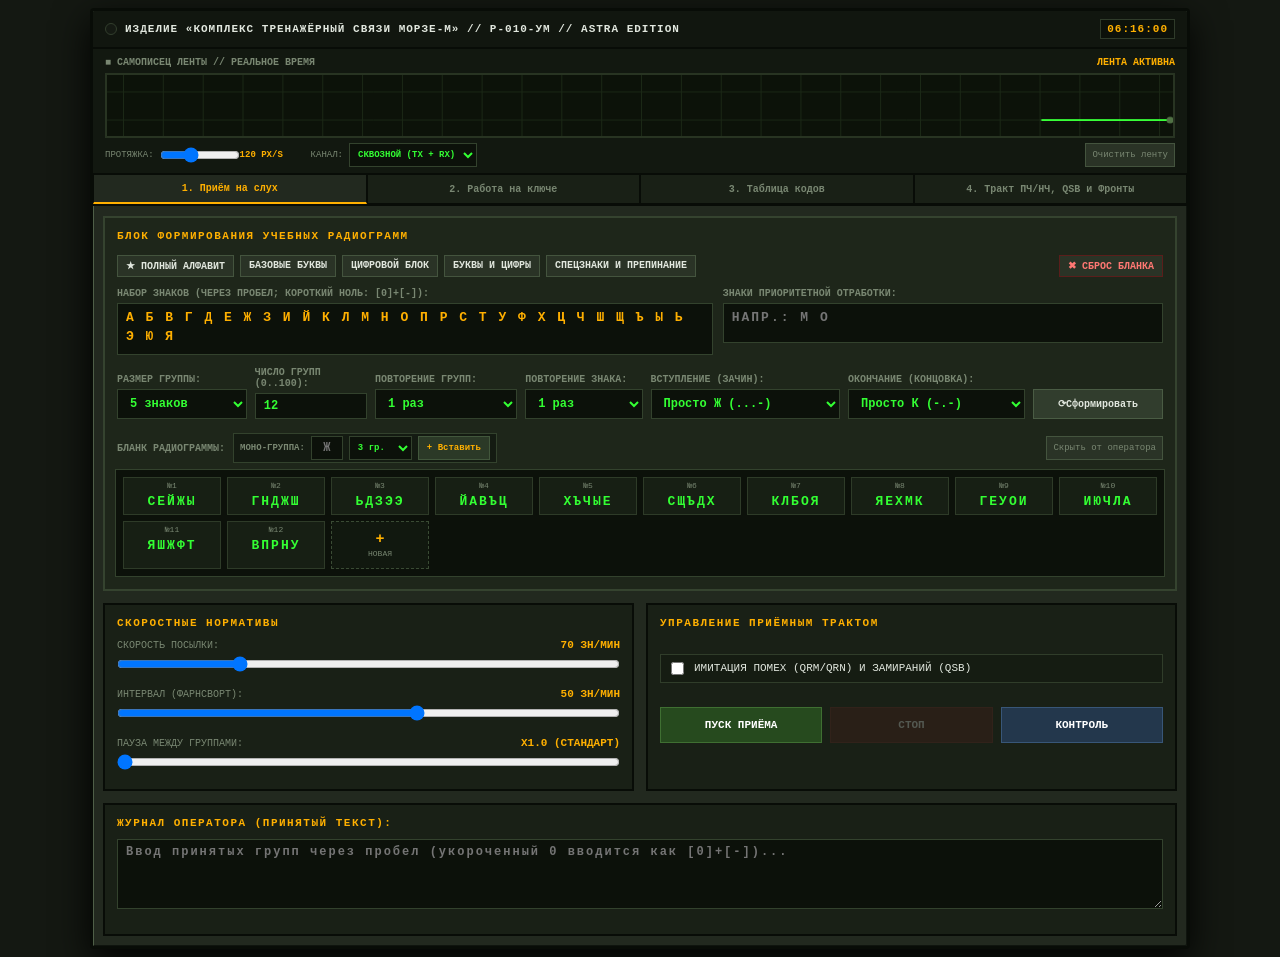
==== commit b3856066: "ФНЧ ТОНА, ПРОФИЛЬ «ХЭННИНГ», ФРОНТ 10 МС (GECKO 43, БЕЗ ЩЕЛЧКОВ) Зеркала огибающих AudioParam для Ge" ====
--- a/Морзе-М.html
+++ b/Морзе-М.html
@@ -428,8 +428,8 @@
         </div>
         <h3 style="margin-top:16px">Формирование фронтов</h3>
         <div class="slider-group">
-          <div class="slider-label"><span>Время сглаживания фронта:</span><b id="lblRampTime">6 мс</b></div>
-          <input type="range" id="rngRampTime" min="1" max="25" value="6"/>
+          <div class="slider-label"><span>Время сглаживания фронта:</span><b id="lblRampTime">10 мс</b></div>
+          <input type="range" id="rngRampTime" min="2" max="25" value="10"/>
         </div>
         <div class="form-group">
           <label>Профиль огибающей:</label>
@@ -451,6 +451,12 @@
                 <span>Линейный трапецеидальный</span>
                 <svg viewBox="0 0 300 40" preserveAspectRatio="none">
                   <path d="M0,20 L3.1,19.7 L6.3,19 L9.4,18.1 L12.5,17.3 L15.6,16.9 L18.8,17.2 L21.9,18.2 L25,20 L28.1,22.3 L31.3,24.8 L34.4,26.8 L37.5,28 L40.6,28 L43.8,26.6 L46.9,23.8 L50,20 L53.1,15.7 L56.3,11.5 L59.4,8.3 L62.5,6.7 L65.6,7.1 L68.8,9.7 L71.9,14.2 L75,20 L78.1,26.1 L81.3,31.4 L84.4,34.8 L87.5,36 L90.6,34.8 L93.8,31.2 L96.9,26.1 L100,20 L103.1,13.9 L106.3,8.6 L109.4,5.2 L112.5,4 L115.6,5.2 L118.8,8.8 L121.9,13.9 L125,20 L128.1,26.1 L131.3,31.4 L134.4,34.8 L137.5,36 L140.6,34.8 L143.8,31.2 L146.9,26.1 L150,20 L153.1,13.9 L156.3,8.6 L159.4,5.2 L162.5,4 L165.6,5.3 L168.8,9.3 L171.9,14.5 L175,20 L178.1,25 L181.3,28.9 L184.4,31 L187.5,31.2 L190.6,29.7 L193.8,26.9 L196.9,23.5 L200,20 L203.1,17 L206.3,14.9 L209.4,14 L212.5,14.1 L215.6,15.2 L218.8,16.8 L221.9,18.5 L225,20 L228.1,21 L231.3,21.3 L234.4,21.1 L237.5,20.5 L240.6,20 L243.8,20 L246.9,20 L250,20 L253.1,20 L256.3,20 L259.4,20 L262.5,20 L265.6,20 L268.8,20 L271.9,20 L275,20 L278.1,20 L281.3,20 L284.4,20 L287.5,20 L290.6,20 L293.8,20 L296.9,20 L300,20 L300,20 L296.9,20 L293.8,20 L290.6,20 L287.5,20 L284.4,20 L281.3,20 L278.1,20 L275,20 L271.9,20 L268.8,20 L265.6,20 L262.5,20 L259.4,20 L256.3,20 L253.1,20 L250,20 L246.9,20 L243.8,20 L240.6,20 L237.5,19.5 L234.4,18.9 L231.3,18.7 L228.1,19 L225,20 L221.9,21.5 L218.8,23.2 L215.6,24.8 L212.5,25.9 L209.4,26 L206.3,25.1 L203.1,23 L200,20 L196.9,16.5 L193.8,13.1 L190.6,10.3 L187.5,8.8 L184.4,9 L181.3,11.1 L178.1,15 L175,20 L171.9,25.5 L168.8,30.7 L165.6,34.7 L162.5,36 L159.4,34.8 L156.3,31.4 L153.1,26.1 L150,20 L146.9,13.9 L143.8,8.8 L140.6,5.2 L137.5,4 L134.4,5.2 L131.3,8.6 L128.1,13.9 L125,20 L121.9,26.1 L118.8,31.2 L115.6,34.8 L112.5,36 L109.4,34.8 L106.3,31.4 L103.1,26.1 L100,20 L96.9,13.9 L93.8,8.8 L90.6,5.2 L87.5,4 L84.4,5.2 L81.3,8.6 L78.1,13.9 L75,20 L71.9,25.8 L68.8,30.3 L65.6,32.9 L62.5,33.3 L59.4,31.7 L56.3,28.5 L53.1,24.3 L50,20 L46.9,16.2 L43.8,13.4 L40.6,12 L37.5,12 L34.4,13.2 L31.3,15.2 L28.1,17.7 L25,20 L21.9,21.8 L18.8,22.8 L15.6,23.1 L12.5,22.7 L9.4,21.9 L6.3,21 L3.1,20.3 L0,20 Z" fill="#ffb000" fill-opacity="0.55"/>
+                </svg>
+              </li>
+              <li data-value="hann" onclick="rampDropdownSelect(this, event)">
+                <span>Мягкий фронт (Хэннинг)</span>
+                <svg viewBox="0 0 300 40" preserveAspectRatio="none">
+                  <path d="M0,20 L2,20 L4,19 L6,18 L8,16 L10,14 L12,12 L14,10 L16,9 L18,7 L20,6 L22,5 L24,4 L26,5 L28,6 L30,7 L32,8 L34,9 L36,10 L38,10 L40,9 L42,9 L44,8 L46,7 L48,5 L50,4 L52,5 L54,7 L56,8 L58,9 L60,9 L62,10 L64,10 L66,9 L68,8 L70,7 L72,6 L74,5 L76,5 L78,6 L80,7 L82,8 L84,9 L86,10 L88,10 L90,9 L92,9 L94,8 L96,7 L98,5 L100,4 L102,5 L104,7 L106,8 L108,9 L110,9 L112,10 L114,10 L116,9 L118,8 L120,7 L122,6 L124,5 L126,5 L128,6 L130,7 L132,8 L134,9 L136,9 L138,10 L140,9 L142,9 L144,8 L146,7 L148,5 L150,4 L152,5 L154,7 L156,8 L158,9 L160,9 L162,10 L164,10 L166,9 L168,8 L170,7 L172,6 L174,5 L176,5 L178,6 L180,7 L182,8 L184,9 L186,9 L188,10 L190,9 L192,9 L194,8 L196,7 L198,5 L200,4 L202,5 L204,7 L206,8 L208,9 L210,9 L212,10 L214,10 L216,9 L218,8 L220,7 L222,6 L224,5 L226,5 L228,6 L230,7 L232,8 L234,9 L236,9 L238,10 L240,9 L242,9 L244,8 L246,7 L248,5 L250,4 L252,5 L254,7 L256,8 L258,9 L260,9 L262,10 L264,10 L266,9 L268,8 L270,7 L272,6 L274,5 L276,4 L278,5 L280,6 L282,7 L284,9 L286,10 L288,12 L290,14 L292,16 L294,18 L296,19 L298,20 L300,20 L300,20 L298,20 L296,21 L294,22 L292,24 L290,26 L288,28 L286,30 L284,31 L282,33 L280,34 L278,35 L276,36 L274,35 L272,34 L270,33 L268,32 L266,31 L264,30 L262,30 L260,31 L258,31 L256,32 L254,33 L252,35 L250,36 L248,35 L246,33 L244,32 L242,31 L240,31 L238,30 L236,31 L234,31 L232,32 L230,33 L228,34 L226,35 L224,35 L222,34 L220,33 L218,32 L216,31 L214,30 L212,30 L210,31 L208,31 L206,32 L204,33 L202,35 L200,36 L198,35 L196,33 L194,32 L192,31 L190,31 L188,30 L186,31 L184,31 L182,32 L180,33 L178,34 L176,35 L174,35 L172,34 L170,33 L168,32 L166,31 L164,30 L162,30 L160,31 L158,31 L156,32 L154,33 L152,35 L150,36 L148,35 L146,33 L144,32 L142,31 L140,31 L138,30 L136,31 L134,31 L132,32 L130,33 L128,34 L126,35 L124,35 L122,34 L120,33 L118,32 L116,31 L114,30 L112,30 L110,31 L108,31 L106,32 L104,33 L102,35 L100,36 L98,35 L96,33 L94,32 L92,31 L90,31 L88,30 L86,30 L84,31 L82,32 L80,33 L78,34 L76,35 L74,35 L72,34 L70,33 L68,32 L66,31 L64,30 L62,30 L60,31 L58,31 L56,32 L54,33 L52,35 L50,36 L48,35 L46,33 L44,32 L42,31 L40,31 L38,30 L36,30 L34,31 L32,32 L30,33 L28,34 L26,35 L24,36 L22,35 L20,34 L18,33 L16,31 L14,30 L12,28 L10,26 L8,24 L6,22 L4,21 L2,20 L0,20 Z" fill="#ffb000" fill-opacity="0.55"/>
                 </svg>
               </li>
             </ul>
@@ -739,15 +745,88 @@
    ВАЖНО (Gecko 43): только ScriptProcessorNode / createOscillator /
    createBufferSource. AudioWorklet отсутствует — не применять.
    ========================================================================== */
-var audioCtx = null, mainToneOsc = null, keyingGain = null, qsbGain = null, qsbLfo = null, qsbDepthGain = null, masterToneGain = null;
+var audioCtx = null, mainToneOsc = null, keyingGain = null, qsbGain = null, qsbLfo = null, qsbDepthGain = null, masterToneGain = null, toneFilter = null;
 var noiseNode = null, noiseGain = null, qrmOsc = null, qrmGain = null;
 var noiseEnabled = false, rxActive = false, isTestToneOn = false;
-// Текущее значение громкости ключа (JS-зеркало AudioParam: в старых Gecko
-// param.value не отражает значение во время автоматизации).
-var keyGainValue = 0;
+// Модуляция QSB (LFO -> AudioParam) подключается ТОЛЬКО на время действия
+// затухания: в старых Gecko постоянная a-rate связь с параметром громкости
+// гоняет лишний ресемплинг по каждому блоку и подсыпает микротреск в фон.
+var qsbModConnected = false;
+// Запас планирования коммутации, сек. Событие, поставленное ровно на
+// audioCtx.currentTime, попадает на середину обрабатываемого блока Linux-буфера
+// (512-2048 отсчётов) и вызывает XRUN. 4 мс для уха неразличимы, а PulseAudio
+// успевает переключиться на следующий период.
+var KEYING_LOOKAHEAD = 0.012;
+
+// Отмена событий с микросдвигом назад: если точка сегментной кривой попала
+// ровно на момент переключения, cancelScheduledValues(now) её срежет, и до
+// нового якоря огибающая будет стоять на последнем уцелевшем отсчёте кривой -
+// ступенька величиной в один сегмент (при 16 точках и фронте 10 мс это ~0.07
+// громкости за 20 мкс - тонкий цок на скоростях от 400 зн/мин). Отменяем на
+// 10 мкс раньше: уцелевшие точки мгновенно перекрываются якорем setValueAtTime,
+// а конфликтующие события всё равно удаляются.
+var KEYING_CANCEL_EPS = 0.00001;
+
+// Таблица мягкого фронта (приподнятый косинус, Хэннинг): 0..1, производная на
+// обоих концах строго нулевая - поэтому щелчок на фронте практически исчезает.
+// Через setValueCurveAtTime это сделать НЕЛЬЗЯ: в Gecko уже начавшуюся кривую
+// нельзя отменить (bug 1752775 - отмечен в browser-compat-data как
+// ограничение cancelScheduledValues), а спека запрещает ставить события внутрь
+// интервала кривой (NotSupportedError). Наш тракт перепланирует огибающую на
+// каждой точке, то есть почти всегда попадает внутрь - огибающая залипла бы
+// намертво. Поэтому та же кривая раскладывается на HANN_POINTS-1 линейных
+// сегментов: их отменять можно всегда, а зеркало считает тот же результат.
+var HANN_POINTS = 16;
+var HANN_UP = (function () {
+  var a = [];
+  for (var i = 0; i < HANN_POINTS; i++) a.push(0.5 * (1 - Math.cos(Math.PI * i / (HANN_POINTS - 1))));
+  return a;
+})();
+
+/* --------------------------------------------------------------------------
+   ЗЕРКАЛА ОГИБАЮЩИХ AudioParam (Gecko 43).
+   Проблема: AudioParam.value в старых Gecko не отражает ход автоматизации, а
+   cancelAndHoldAtTime() появился только в Firefox 46. Поэтому "заморозить"
+   текущий уровень штатным способом нельзя - приходится держать собственную
+   копию огибающей (та же формула, что в Web Audio) и перед каждой
+   перепланировкой якорять param.setValueAtTime() на РЕАЛЬНУЮ текущую
+   величину. Иначе дважды щёлкает:
+     - если якорь равен "целевому" значению, сигнал прыгает с недошедшего
+       уровня (быстрая точка / клик оператора) на 1.0 - щелчок-хлыст;
+     - если якорь не задан вовсе, после cancelScheduledValues() param
+       откатывается к внутреннему значению по умолчанию (для gain это 1.0) -
+       короткий выброс на полную громкость.
+   -------------------------------------------------------------------------- */
+function newRamp(shape, v0, target, t0, dur, tau, pts) {
+  return { shape: shape, v0: v0, target: target, t: t0, dur: dur || 0, tau: tau || 0, pts: pts || null };
+}
+
+function rampValueAt(r, t) {
+  if (!r) return 0;
+  if (t <= r.t) return r.v0;
+  if (r.shape === "curve" && r.pts && r.dur > 0) {
+    var f = (t - r.t) / r.dur;
+    if (f >= 1) return r.target;
+    var x = f * (r.pts.length - 1);
+    var i = Math.floor(x);
+    var y = r.pts[i] + (r.pts[i + 1] - r.pts[i]) * (x - i);
+    return r.v0 + (r.target - r.v0) * y;
+  }
+  if (r.shape === "linear") {
+    if (r.dur <= 0) return r.target;
+    if (t >= r.t + r.dur) return r.target;
+    return r.v0 + (r.target - r.v0) * ((t - r.t) / r.dur);
+  }
+  if (r.tau <= 0) return r.target;
+  return r.target + (r.v0 - r.target) * Math.exp(-(t - r.t) / r.tau);
+}
+
+// Огибающая громкости ключа и её зеркала остальных автоматизируемых параметров.
+var keyRamp = newRamp("linear", 0, 0, 0, 0, 0);
+var paramRamps = {};
 // Кэш последних применённых параметров: одинаковые значения повторно не
 // планируются, иначе в старых браузерах копились события на одном батче.
-var lastAudioParams = { freq: -1, vol: -1, noiseVol: -1, qrmVol: -1, qsbDepth: -1, qsbPeriod: -1 };
+var lastAudioParams = { freq: -1, vol: -1, noiseVol: -1, qrmVol: -1, qsbDepth: -1, qsbPeriod: -1, filterFc: -1 };
 // Сессия приёма жива: передача идёт ИЛИ стоит на паузе (кнопка «ПРОДОЛЖИТЬ»).
 // rxActive означает только «шаг передачи выполняется», поэтому блокировку бланка
 // и шум эфира надо вести по rxSessionOn, иначе пауза всё разморозит.
@@ -783,16 +862,29 @@
     qsbDepthGain = audioCtx.createGain();
     qsbDepthGain.gain.setValueAtTime(0, now);
 
-    qsbLfo.connect(qsbDepthGain);
-    qsbDepthGain.connect(qsbGain.gain);
+    // ВАЖНО: qsbLfo -> qsbDepthGain -> qsbGain.gain здесь НЕ подключаем.
+    // Связь включается только при ненулевой глубине QSB (см. setQsbModulation).
+    qsbModConnected = false;
     try { qsbLfo.start(0); } catch (e) {}
 
     masterToneGain = audioCtx.createGain();
     var vol = ((parseFloat(document.getElementById("rngToneVol").value) || 70) / 100) * 0.4;
     masterToneGain.gain.setValueAtTime(vol, now);
 
+    // ФНЧ тона - аналог ключевого фильтра Р-140/«Катран». Коммутированный ключом
+    // синус всегда даёт на фронте выброс гармоник (у линейной рампы спад
+    // спектра ~1/f^2, у RC - V'(0)=1/tau тоже максимальная), и без фильтра
+    // это слышно как сухой «цок» на 2-4 кГц. Срез держим привязанным к тону
+    // (2.4*f, не ниже 1.3 кГц): на частоте тона потерь нет (-0.1 дБ), а всё
+    // внеполосное гасится на 30+ дБ. Q=0.707 - баттервортовский, без горба.
+    toneFilter = audioCtx.createBiquadFilter();
+    toneFilter.type = "lowpass";
+    toneFilter.frequency.setValueAtTime(getToneFilterCutoff(freq), now);
+    toneFilter.Q.setValueAtTime(0.707, now);
+
     mainToneOsc.connect(keyingGain);
-    keyingGain.connect(qsbGain);
+    keyingGain.connect(toneFilter);
+    toneFilter.connect(qsbGain);
     qsbGain.connect(masterToneGain);
     masterToneGain.connect(audioCtx.destination);
     try { mainToneOsc.start(0); } catch (e) {}
@@ -834,6 +926,20 @@
     qrmGain.connect(audioCtx.destination);
     try { qrmOsc.start(0); } catch (e) {}
 
+    // Синхронизируем зеркала огибающих с фактическими стартовыми значениями,
+    // иначе первый же сглаживающий рамп прыгнул бы от 1.0 (значение gain
+    // по умолчанию) к нужному уровню.
+    keyRamp = newRamp("linear", 0, 0, 0, 0, 0);
+    paramRamps.freq = newRamp("linear", freq, freq, 0, 0, 0);
+    paramRamps.vol = newRamp("linear", vol, vol, 0, 0, 0);
+    paramRamps.noiseVol = newRamp("linear", 0, 0, 0, 0, 0);
+    paramRamps.qrmVol = newRamp("linear", 0, 0, 0, 0, 0);
+    paramRamps.qsbGain = newRamp("linear", 1.0, 1.0, 0, 0, 0);
+    paramRamps.qsbDepth = newRamp("linear", 0, 0, 0, 0, 0);
+    paramRamps.qsbFreq = newRamp("linear", 1 / qsbPeriod, 1 / qsbPeriod, 0, 0, 0);
+    paramRamps.toneFilter = newRamp("linear", getToneFilterCutoff(freq), getToneFilterCutoff(freq), 0, 0, 0);
+    lastAudioParams = { freq: -1, vol: -1, noiseVol: -1, qrmVol: -1, qsbDepth: -1, qsbPeriod: -1, filterFc: -1 };
+
     applyAudioParamsNow();
     return true;
   } catch (err) {
@@ -841,10 +947,48 @@
   }
 }
 
-function smoothParam(param, value, tau) {
+// Сглаженное (экспоненциальное) изменение параметра. Обязательно якорим
+// setValueAtTime() на реальном текущем уровне из зеркала: после
+// cancelScheduledValues() Gecko откатывает param к внутреннему значению
+// (для gain это 1.0), и без якоря громкость на кадр выстреливает вверх.
+// Срез ключевого ФНЧ: привязан к тону, чтобы фильтр не душил сам тон при
+// заборе в верхнюю часть диапазона (слайдер 400-1100 Гц).
+function getToneFilterCutoff(freq) {
+  return Math.max(1300, freq * 2.4);
+}
+
+function smoothParam(param, value, tau, key) {
+  if (!audioCtx || !param) return;
   var now = audioCtx.currentTime;
-  try { param.cancelScheduledValues(now); } catch (e) {}
-  param.setTargetAtTime(value, now, tau);
+  var prev = key ? paramRamps[key] : null;
+  var v = prev ? rampValueAt(prev, now) : null;
+  try {
+    param.cancelScheduledValues(now);
+    if (v !== null) param.setValueAtTime(v, now);
+    param.setTargetAtTime(value, now, tau);
+  } catch (e) {}
+  if (key) paramRamps[key] = newRamp("exp", v === null ? value : v, value, now, 0, tau);
+}
+
+// Включение/выключение модуляции QSB. Пока глубина нулевая, цепочку LFO ->
+// AudioParam держим разомкнутой (см. комментарий в initAudio).
+// ВАЖНО (Gecko): перегрузка disconnect(destinationNode) в Firefox не
+// реализована вообще (только Chrome 43+), а WebIDL на лишний аргумент
+// отвечает TypeError - выборочно отключить узел нельзя. Рвём без аргументов:
+// у qsbLfo и qsbDepthGain выход всё равно только один.
+function setQsbModulation(on) {
+  if (!qsbLfo || !qsbDepthGain || !qsbGain) return;
+  if (on === qsbModConnected) return;
+  try {
+    if (on) {
+      qsbLfo.connect(qsbDepthGain);
+      qsbDepthGain.connect(qsbGain.gain);
+    } else {
+      qsbDepthGain.disconnect();
+      qsbLfo.disconnect();
+    }
+    qsbModConnected = !!on;
+  } catch (e) {}
 }
 
 function applyAudioParamsNow() {
@@ -854,24 +998,29 @@
     var vol = ((parseFloat(document.getElementById("rngToneVol").value) || 70) / 100) * 0.4;
     if (freq !== lastAudioParams.freq) {
       lastAudioParams.freq = freq;
-      smoothParam(mainToneOsc.frequency, freq, 0.006);
+      smoothParam(mainToneOsc.frequency, freq, 0.006, "freq");
     }
     if (vol !== lastAudioParams.vol) {
       lastAudioParams.vol = vol;
-      smoothParam(masterToneGain.gain, vol, 0.01);
+      smoothParam(masterToneGain.gain, vol, 0.01, "vol");
+    }
+    var filterFc = getToneFilterCutoff(freq);
+    if (filterFc !== lastAudioParams.filterFc) {
+      lastAudioParams.filterFc = filterFc;
+      smoothParam(toneFilter.frequency, filterFc, 0.02, "toneFilter");
     }
 
     var isNoiseAudible = (noiseEnabled && rxSessionOn) || isTestToneOn;
     var nVol = isNoiseAudible ? parseFloat(document.getElementById("rngNoiseVol").value) / 250 : 0;
     if (nVol !== lastAudioParams.noiseVol) {
       lastAudioParams.noiseVol = nVol;
-      smoothParam(noiseGain.gain, nVol, 0.02);
+      smoothParam(noiseGain.gain, nVol, 0.02, "noiseVol");
     }
 
     var qVol = isNoiseAudible ? parseFloat(document.getElementById("rngQrmVol").value) / 350 : 0;
     if (qVol !== lastAudioParams.qrmVol) {
       lastAudioParams.qrmVol = qVol;
-      smoothParam(qrmGain.gain, qVol, 0.02);
+      smoothParam(qrmGain.gain, qVol, 0.02, "qrmVol");
     }
 
     var qsbActive = noiseEnabled || isTestToneOn;
@@ -879,14 +1028,77 @@
     var qsbPeriod = Math.max(1.0, parseFloat(document.getElementById("rngQsbPeriod").value) / 10);
     if (qsbPeriod !== lastAudioParams.qsbPeriod) {
       lastAudioParams.qsbPeriod = qsbPeriod;
-      smoothParam(qsbLfo.frequency, 1 / qsbPeriod, 0.02);
+      smoothParam(qsbLfo.frequency, 1 / qsbPeriod, 0.02, "qsbFreq");
     }
     if (qsbDepth !== lastAudioParams.qsbDepth) {
       lastAudioParams.qsbDepth = qsbDepth;
-      smoothParam(qsbGain.gain, 1.0 - qsbDepth * 0.48, 0.02);
-      smoothParam(qsbDepthGain.gain, qsbDepth * 0.48, 0.02);
-    }
+      smoothParam(qsbGain.gain, 1.0 - qsbDepth * 0.48, 0.02, "qsbGain");
+      smoothParam(qsbDepthGain.gain, qsbDepth * 0.48, 0.02, "qsbDepth");
+    }
+    setQsbModulation(qsbDepth > 0.0005);
   } catch (e) {}
+}
+
+/* Единая коммутация громкости ключа (toneOn/toneOff/toggleTestTone).
+   Порядок событий обязателен и одинаков для обоих направлений:
+     now - якорь setValueAtTime(v) с РЕАЛЬНОЙ текущей громкостью из зеркала
+           (закрывает весь промежуток, пока старые события ещё не отменены);
+     t0  - начало самой рампы, с запасом KEYING_LOOKAHEAD вперёд, чтобы событие
+           не попало в середину текущего блока Linux-буфера (XRUN).
+   События, запланированные на now и позже, отменяются - иначе старый рамп,
+   запущенный с запасом, продолжит доводить уровень до 1.0 и выстрелит
+   щелчком, когда придёт toneOff.
+   ВАЖНО про linearRampToValueAtTime: по спецификации рамп интерполирует
+   ОТ ПРЕДЫДУЩЕГО СОБЫТИЯ (T0 = время предыдущего события), а не от того
+   момента, где мы его запланировали. Без второго якоря на t0 рамп незаметно
+   растянется на KEYING_LOOKAHEAD + rampSec, а зеркало останется с исходной
+   rampSec - и якорь следующей коммутации возьмёт неверный уровень.
+   Про setTargetAtTime якорь на t0 НЕ нужен: по спеке он сам берёт V0 из
+   таймлайна на момент startTime (там стоит якорь v). Зато якорь на now
+   убрать нельзя: между currentTime и t0 не остаётся ни одного события, и
+   параметр там равен внутреннему значению 1.0 - выброс на полную громкость
+   длиной в KEYING_LOOKAHEAD на каждой точке. */
+function setKeyingLevel(target) {
+  var g = keyingGain.gain;
+  var now = audioCtx.currentTime;
+  var t0 = now + KEYING_LOOKAHEAD;
+  var rampSec = Math.max(0.001, (parseFloat(document.getElementById("rngRampTime").value) || 10) / 1000);
+  var shape = document.getElementById("selRampShape").value;
+  var v = rampValueAt(keyRamp, now);
+
+  g.cancelScheduledValues(Math.max(0, now - KEYING_CANCEL_EPS));
+  if (keyRamp.shape === "curve") {
+    // Хвост сегментной криной мог быть срезан отменой ровно в этот момент
+    // (точка кривой попадает в now, когда переключение приходит на середине
+    // фронта - при скоростной передаче это обычное дело). Без этой строки
+    // параметр стоял бы на последнем уцелевшем отсчёте кривой до now, а потом
+    // прыгал на v: ступенька величиной в один сегмент (для 16 точек и фронта
+    // 10 мс это ~0.07 громкости мгновенно - тонкий цок). Линейный довод до v
+    // на последнем сегменте вместо ступеньки; отклонение от зеркала тут
+    // порядка кривизны Хэннинга (~0.001) и на щелчок не влияет.
+    g.linearRampToValueAtTime(v, now);
+  }
+  g.setValueAtTime(v, now);
+
+  if (shape === "linear") {
+    g.setValueAtTime(v, t0);                 // T0 рампы = t0, иначе старт от now
+    g.linearRampToValueAtTime(target, t0 + rampSec);
+    keyRamp = newRamp("linear", v, target, t0, rampSec, 0);
+  } else if (shape === "hann") {
+    // Мягкий фронт: 15 линейных сегментов по таблице Хэннинга, от v к target.
+    g.setValueAtTime(v, t0);
+    for (var i = 1; i < HANN_POINTS; i++) {
+      var f = i / (HANN_POINTS - 1);
+      g.linearRampToValueAtTime(v + (target - v) * HANN_UP[i], t0 + rampSec * f);
+    }
+    keyRamp = newRamp("curve", v, target, t0, rampSec, 0, HANN_UP);
+  } else {
+    var tau = rampSec / 3.0;
+    // setTargetAtTime сам берёт V0 из таймлайна на t0 (там якорь v) - тут
+    // модель и ядро совпадают.
+    g.setTargetAtTime(target, t0, tau);
+    keyRamp = newRamp("exp", v, target, t0, 0, tau);
+  }
 }
 
 function toneOn(source) {
@@ -896,17 +1108,7 @@
   if (led) led.className = "led on";
   setTapeSignal(1, source);
   try {
-    var now = audioCtx.currentTime;
-    var rampSec = Math.max(0.001, (parseFloat(document.getElementById("rngRampTime").value) || 6) / 1000);
-    var shape = document.getElementById("selRampShape").value;
-    keyingGain.gain.cancelScheduledValues(now);
-    if (shape === "linear") {
-      keyingGain.gain.setValueAtTime(keyGainValue, now);
-      keyingGain.gain.linearRampToValueAtTime(1.0, now + rampSec);
-    } else {
-      keyingGain.gain.setTargetAtTime(1.0, now, rampSec / 2.5);
-    }
-    keyGainValue = 1.0;
+    setKeyingLevel(1.0);
   } catch (e) {}
 }
 
@@ -917,17 +1119,7 @@
   setTapeSignal(0, source);
   if (!audioCtx || !keyingGain) return;
   try {
-    var now = audioCtx.currentTime;
-    var rampSec = Math.max(0.001, (parseFloat(document.getElementById("rngRampTime").value) || 6) / 1000);
-    var shape = document.getElementById("selRampShape").value;
-    keyingGain.gain.cancelScheduledValues(now);
-    if (shape === "linear") {
-      keyingGain.gain.setValueAtTime(keyGainValue, now);
-      keyingGain.gain.linearRampToValueAtTime(0.0001, now + rampSec);
-    } else {
-      keyingGain.gain.setTargetAtTime(0.0001, now, rampSec / 2.5);
-    }
-    keyGainValue = 0.0001;
+    setKeyingLevel(0.0);
   } catch (e) {}
 }
 
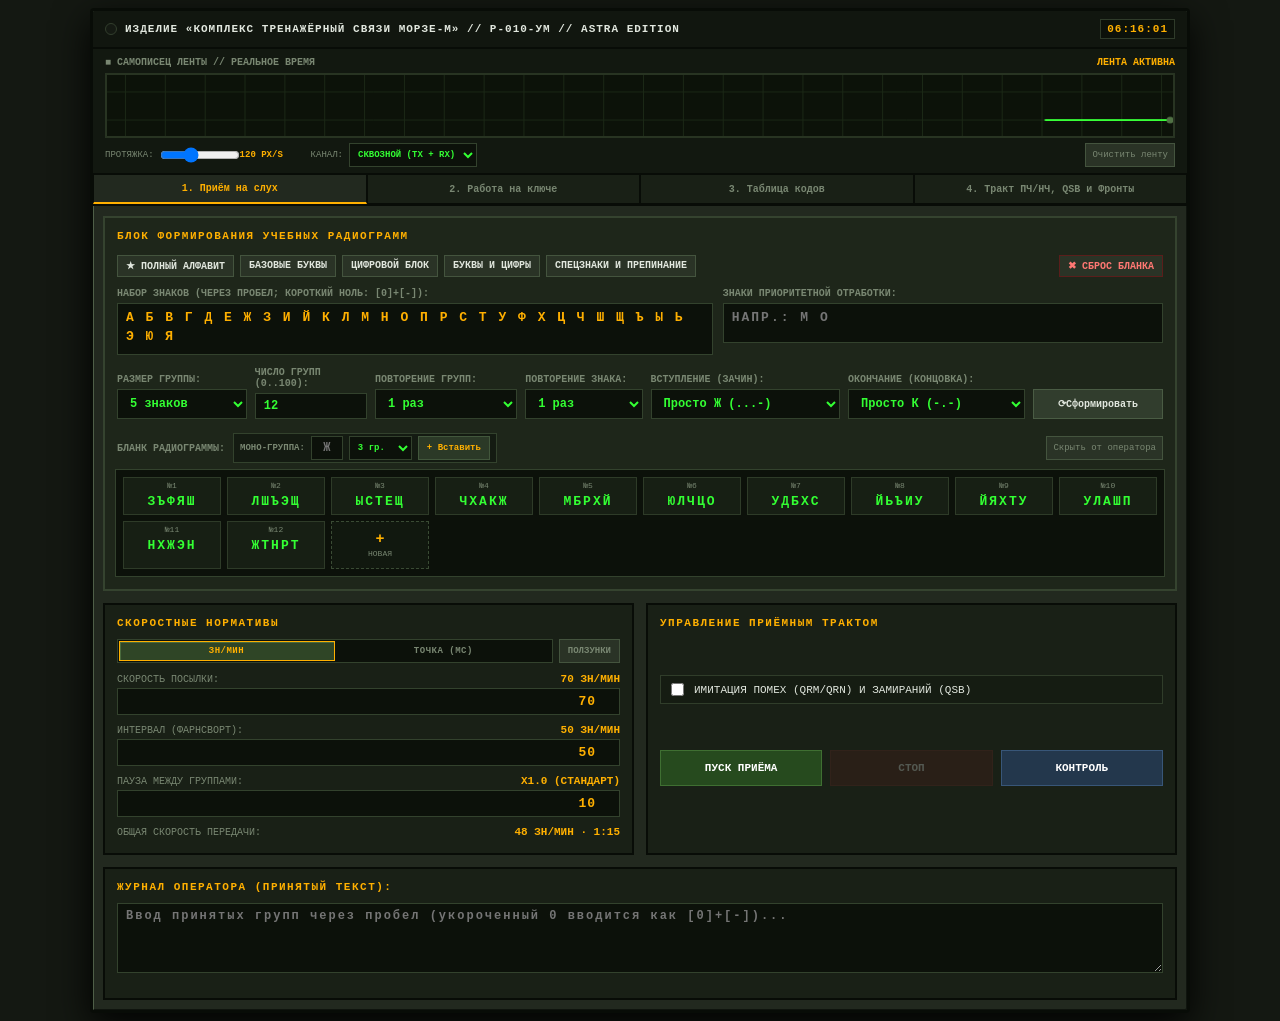
==== commit 7b605f66: "БЛОК «СКОРОСТНЫЕ НОРМАТИВЫ»: ЕДИНИЦЫ ЗН/МИН ⇄ ТОЧКА (МС), ЧИСЛОВОЙ ВВОД ИЛИ ПОЛЗУНКИ Переработка бло" ====
--- a/Морзе-М.html
+++ b/Морзе-М.html
@@ -132,6 +132,18 @@
 input[type="range"]::-moz-range-track{background:#11180f;border:1px solid #33422d;height:6px}
 input[type="range"]::-moz-range-thumb{background:var(--mil-amber);border:1px solid #ffe082;height:16px;width:12px;border-radius:0;cursor:pointer}
 input[type="range"]::-moz-range-progress{background:#2e4527;height:6px}
+.num-field{text-align:right;color:var(--mil-amber)!important;font-size:13px!important;letter-spacing:1px;cursor:text}
+.num-field:hover:not(:disabled){border-color:#4a5c44}
+.unit-toggle{position:relative;display:-moz-box;display:-webkit-box;display:flex;height:24px;margin-bottom:10px;background:var(--screen-bg);border:1px solid #33422d;cursor:pointer;overflow:hidden}
+.unit-toggle-thumb{position:absolute;top:1px;bottom:1px;left:1px;width:calc(50% - 1px);background:#2f4526;border:1px solid var(--mil-amber);box-shadow:inset 1px 1px 0px #4a6a3c}
+.unit-toggle.ms .unit-toggle-thumb{left:calc(50% + 1px)}
+.unit-toggle-opt{position:relative;display:-moz-box;display:-webkit-box;display:flex;flex:1;-moz-box-align:center;-webkit-box-align:center;align-items:center;-moz-box-pack:center;-webkit-box-pack:center;justify-content:center;font-size:9px;font-weight:bold;letter-spacing:.5px;color:var(--mil-dim)}
+.unit-toggle-opt.on{color:var(--mil-amber)}
+.speed-toggles{display:-moz-box;display:-webkit-box;display:flex;-moz-box-align:center;-webkit-box-align:center;align-items:center;margin-bottom:10px}
+.speed-toggles .unit-toggle{margin-bottom:0;-moz-box-flex:1;-webkit-box-flex:1;flex:1}
+.toggle-input-btn{height:24px;margin-left:6px;background:var(--btn-base);border:1px solid var(--btn-border);color:var(--mil-dim);font-family:inherit;font-size:9px;font-weight:bold;padding:0 8px;cursor:pointer;white-space:nowrap}
+.toggle-input-btn:hover:not(:disabled){background:var(--btn-hover);border-color:var(--mil-amber);color:var(--mil-amber)}
+.toggle-input-btn.active{color:var(--mil-amber);border-color:var(--mil-amber)}
 .noise-box{display:-moz-box;display:-webkit-box;display:flex;-moz-box-align:center;align-items:center;background:#151c12;border:1px solid #303d2a;padding:7px 10px;margin-bottom:10px;cursor:pointer}
 .noise-box input[type="checkbox"]{margin:0 10px 0 0;width:auto}
 .action-btns{display:-moz-box;display:-webkit-box;display:flex;height:36px;margin:0 -4px}
@@ -218,8 +230,8 @@
       <div class="presets-row" id="presetsBlock">
         <span class="preset-badge" onclick="setPreset('А Б В Г Д Е Ж З И Й К Л М Н О П Р С Т У Ф Х Ц Ч Ш Щ Ъ Ы Ь Э Ю Я')">★ Полный алфавит</span>
         <span class="preset-badge" onclick="setPreset('Е И С Т М О А Н Р Д')">Базовые буквы</span>
-        <span class="preset-badge" onclick="setPreset('0 Ø 1 2 3 4 5 6 7 8 9')">Цифровой блок</span>
-        <span class="preset-badge" onclick="setPreset('А Б В Г Д Е Ж З И Й К Л М Н О П Р С Т У Ф Х Ц Ч Ш Щ Ъ Ы Ь Э Ю Я 0 Ø 1 2 3 4 5 6 7 8 9')">Буквы и цифры</span>
+        <span class="preset-badge" onclick="setPreset('Ø 1 2 3 4 5 6 7 8 9')">Цифровой блок</span>
+        <span class="preset-badge" onclick="setPreset('А Б В Г Д Е Ж З И Й К Л М Н О П Р С Т У Ф Х Ц Ч Ш Щ Ъ Ы Ь Э Ю Я 0 1 2 3 4 5 6 7 8 9')">Буквы и цифры</span>
         <span class="preset-badge" onclick="setPreset('= / ? , .')">Спецзнаки и препинание</span>
         <span class="preset-badge clear-btn" onclick="clearAllTrainer()">✖ Сброс бланка</span>
       </div>
@@ -315,17 +327,29 @@
     <div class="grid-2">
       <div class="panel">
         <h3>Скоростные нормативы</h3>
+        <div class="speed-toggles">
+          <div class="unit-toggle" id="unitToggle" onclick="toggleSpeedUnit()" title="Переключение единиц измерения скорости: знаки в минуту / длительность точки в мс">
+            <div class="unit-toggle-thumb" id="unitToggleThumb"></div>
+            <span class="unit-toggle-opt on" id="unitToggleOptWpm">ЗН/МИН</span>
+            <span class="unit-toggle-opt" id="unitToggleOptMs">ТОЧКА (МС)</span>
+          </div>
+          <button class="toggle-input-btn" id="toggleInputTypeBtn" type="button" onclick="toggleSpeedInputType()" title="Переключить между числовым вводом (стрелочки) и ползунками (range)">ПОЛЗУНКИ</button>
+        </div>
         <div class="slider-group">
           <div class="slider-label"><span>Скорость посылки:</span><b id="lblCharSpeed">70 зн/мин</b></div>
-          <input type="range" id="rngCharSpeed" min="30" max="200" value="70"/>
+          <input type="number" class="num-field" id="rngCharSpeed" min="30" max="200" step="1" value="70" inputmode="numeric" autocomplete="off"/>
         </div>
         <div class="slider-group">
           <div class="slider-label"><span>Интервал (Фарнсворт):</span><b id="lblFarnSpeed">50 зн/мин</b></div>
-          <input type="range" id="rngFarnSpeed" min="20" max="70" value="50"/>
+          <input type="number" class="num-field" id="rngFarnSpeed" min="20" max="70" step="1" value="50" inputmode="numeric" autocomplete="off"/>
+        </div>
+        <div class="slider-group">
+          <div class="slider-label"><span>Пауза между группами:</span><b id="lblGroupPause">x1.0 (стандарт)</b></div>
+          <input type="number" class="num-field" id="rngGroupPause" min="10" max="50" step="1" value="10" inputmode="numeric" autocomplete="off"/>
         </div>
         <div class="slider-group" style="margin-bottom:0">
-          <div class="slider-label"><span>Пауза между группами:</span><b id="lblGroupPause">x1.0 (стандарт)</b></div>
-          <input type="range" id="rngGroupPause" min="10" max="50" value="10"/>
+          <div class="slider-label"><span>Общая скорость передачи:</span><b id="lblOverallSpeed" style="color:var(--mil-amber)">—</b></div>
+          <div style="font-size:9px;color:var(--mil-dim);margin-top:3px"></div>
         </div>
       </div>
       <div class="panel" style="display:-moz-box;display:-webkit-box;display:flex;-moz-box-orient:vertical;flex-direction:column;-moz-box-pack:justify;justify-content:space-between">
@@ -1352,10 +1376,14 @@
   });
 }
 
+// Источник истины - НОРМИЗОВАННОЕ состояние (зн/мин + коэффициенты пауз), которое
+// объявлено в app.js. Поля ввода блока «Скоростные нормативы» являются только
+// представлением этого состояния в выбранных единицах (зн/мин либо длительность
+// точки в мс), поэтому переключение тумблера единиц не влияет на звук.
 function getLiveAtomTimings() {
-  var charSpd = parseInt(document.getElementById("rngCharSpeed").value, 10) || 70;
-  var farnSpd = Math.min(charSpd, parseInt(document.getElementById("rngFarnSpeed").value, 10) || 50);
-  var grpMult = (parseFloat(document.getElementById("rngGroupPause").value) || 10) / 10.0;
+  var charSpd = speedCharWpm;
+  var farnSpd = Math.min(charSpd, speedFarnWpm);
+  var grpMult = speedGrpMult;
   var dotMs = 6000.0 / charSpd;
   var farnDotMs = 6000.0 / farnSpd;
   return {
@@ -1367,6 +1395,58 @@
   };
 }
 
+// ОБЩАЯ СКОРОСТЬ ПЕРЕДАЧИ по реальному тексту радиограммы (зн/мин).
+// Полная длительность считается той же моделью, что и rxNextAction(), поэтому
+// цифра совпадает с фактическим временем передачи: тон каждого элемента +
+// межэлементная пауза ПОСЛЕ КАЖДОГО элемента (включая последний) + межзнаковая
+// пауза после каждого экземпляра знака (в т.ч. между повторами знака) +
+// межгрупповая пауза после каждой группы, кроме последней (пауза после
+// последней группы - это уже пауза перед окончанием). Зачин/окончание и
+// технологические паузы в расчёт не входят: это служебные сигналы, а не текст.
+function measureRadiogramSpeed() {
+  var groups = getGroupsFromTable();
+  if (!groups.length) return null;
+  var t = getLiveAtomTimings();
+  var repeats = parseInt(document.getElementById("groupRepeat").value, 10) || 1;
+  var charRepeats = parseInt(document.getElementById("charRepeat").value, 10) || 1;
+  var totalMs = 0, signs = 0;
+  for (var g = 0; g < groups.length; g++) {
+    var grp = groups[g];
+    for (var rep = 0; rep < repeats; rep++) {
+      for (var c = 0; c < grp.length; c++) {
+        var code = MORSE_MAP[grp[c]];
+        if (!code) {                       // неизвестный знак - одна межзнаковая пауза
+          totalMs += t.charPauseMs;
+          signs++;
+          continue;
+        }
+        var oneSign = t.charPauseMs;
+        for (var i = 0; i < code.length; i++) {
+          oneSign += (code[i] === "." ? t.dotMs : t.dashMs) + t.elemPauseMs;
+        }
+        totalMs += oneSign * charRepeats;
+        signs += charRepeats;
+      }
+      var isLastPass = (g === groups.length - 1 && rep === repeats - 1);
+      if (!isLastPass) totalMs += t.groupPauseMs;
+    }
+  }
+  if (totalMs <= 0) return null;
+  return { wpm: Math.round(signs * 60000 / totalMs), durationMs: totalMs, signs: signs };
+}
+
+function updateOverallSpeed() {
+  var el = document.getElementById("lblOverallSpeed");
+  if (!el) return;
+  var m = measureRadiogramSpeed();
+  if (!m) { setUiText("lblOverallSpeed", "—"); return; }
+  var mm = Math.floor(m.durationMs / 60000);
+  var ss = Math.round((m.durationMs - mm * 60000) / 1000);
+  setUiText("lblOverallSpeed", m.wpm + " зн/мин · " + mm + ":" + (ss < 10 ? "0" : "") + ss);
+  if (el.title) el.title = "Знаков с повторами: " + m.signs +
+    "; полная длительность передачи: " + (m.durationMs / 1000).toFixed(1) + " с";
+}
+
 function getStudyAtomTimings() {
   var charSpd = parseInt(document.getElementById("rngStudySpeed").value, 10) || 70;
   var dotMs = 6000.0 / charSpd;
@@ -1456,6 +1536,7 @@
     // переход к окончанию: счётчики служебных кодов стартуют заново
     st.stage = RX_STAGE_POST;
     st.ci = 0; st.si = 0; st.el = false;
+    rxRefreshStatus();
     return rxNextAction();
   }
 
@@ -1468,7 +1549,7 @@
       var slots = cell.querySelectorAll(".char-slot");
       for (var i = 0; i < slots.length; i++) slots[i].className = "char-slot";
     }
-    setRxStatus("ИДЁТ ПРИЁМ: " + rxPositionText(false), false);
+    rxRefreshStatus();
   }
 
   if (st.c >= grp.length) {
@@ -1491,7 +1572,7 @@
     var c0 = st.c + 1;
     return {
       tone: false, dur: t.charPauseMs,
-      commit: function () { st.c = c0; st.k = 0; st.s = 0; st.el = false; }
+      commit: function () { st.c = c0; st.k = 0; st.s = 0; st.el = false; rxRefreshStatus(); }
     };
   }
 
@@ -1505,6 +1586,7 @@
     releaseCharHighlight(st.g, st.c);
     var c1 = st.c + 1;
     st.c = c1; st.k = 0; st.s = 0; st.el = false;
+    rxRefreshStatus();
     return rxNextAction();
   }
 
@@ -1560,6 +1642,14 @@
   var idx = rxRun.g * rxRun.repeats + rxRun.r + 1;
   var total = rxRun.groups.length * rxRun.repeats;
   return (paused ? "ГРУППЫ " : "ГРУППА ") + idx + "/" + total + " · ЗНАК " + (rxRun.c + 1);
+}
+
+// Перерисовать строку статуса на текущем месте передачи. Вызывается при каждой
+// смене знака и группы: раньше статус обновлялся только при входе в группу, и
+// счётчик знаков висел на первом знаке группы до её конца.
+function rxRefreshStatus() {
+  if (rxState !== RX_PLAYING) return;
+  setRxStatus("ИДЁТ ПРИЁМ: " + rxPositionText(false), false);
 }
 
 function setRxTransportUI(state) {
@@ -1769,6 +1859,7 @@
   inp.oninput = function () {
     this.value = cleanMorseChars(this.value);
     validateInputs();
+    updateOverallSpeed();
   };
 
   inp.onkeydown = function (e) {
@@ -1854,6 +1945,7 @@
   addBtn.onclick = addNewEmptyGroup;
   addBtn.innerHTML = '<span class="add-icon">+</span><span class="add-text">НОВАЯ</span>';
   container.appendChild(addBtn);
+  updateOverallSpeed();
 }
 
 function addNewEmptyGroup() {
@@ -2942,32 +3034,201 @@
 var rngGrpPause = document.getElementById("rngGroupPause");
 var rngStudy = document.getElementById("rngStudySpeed");
 
-function updateSpeedControls() {
-  var charVal = parseInt(rngChar.value, 10);
-  rngFarn.max = charVal;
-  if (parseInt(rngFarn.value, 10) > charVal) {
-    rngFarn.value = charVal;
-    setUiText("lblFarnSpeed", charVal + " зн/мин");
-  }
-  setUiText("lblCharSpeed", charVal + " зн/мин");
+// РЕЖИМ ОТОБРАЖЕНИЯ СКОРОСТИ: 'WPM' - знаки в минуту, 'MS' - длительность точки в мс.
+// speedCharWpm / speedFarnWpm / speedGrpMult - НОРМИЗОВАННОЕ состояние движка, всегда
+// в зн/мин и в коэффициентах пауз. Поля ввода - лишь представление этого состояния
+// в выбранных единицах, поэтому переключение тумблера не влияет на звук.
+var speedUnitMode = 'WPM';
+var speedCharWpm = 70, speedFarnWpm = 50, speedGrpMult = 1.0;
+var CHAR_WPM_MIN = 30, CHAR_WPM_MAX = 200;
+var FARN_WPM_MIN = 20;
+var GRP_MULT_MIN = 1.0, GRP_MULT_MAX = 5.0;
+// Поле ввода, которое в данный момент редактируется: его value не перезаписывается
+// при перерисовке, иначе стрелки числового поля «прыгают» через шаг.
+var speedEditingEl = null;
+
+// Стандарт PARIS в конвенции прибора: длительность точки T = 6000 / W (мс).
+// Обратная формула: W = 6000 / T. Это ЕДИНСТВЕННЫЙ источник пересчёта единиц.
+function wpmToDotMs(wpm) { return 6000.0 / wpm; }
+function dotMsToWpm(ms) { return 6000.0 / ms; }
+function clampNum(v, lo, hi) { return v < lo ? lo : (v > hi ? hi : v); }
+
+// Межгрупповая пауза в мс по той же модели, что и getLiveAtomTimings().
+function groupPauseMsByMult(mult) {
+  return Math.max(0, wpmToDotMs(speedFarnWpm) * 7 * mult - wpmToDotMs(speedCharWpm));
+}
+
+// Приведение нормализованного состояния к допустимым пределам + защита связки
+// Фарнсворта. ОКРУГЛЕНИЯ ЗДЕСЬ НАМЕРЕННО НЕТ: состояние хранит точное
+// значение, иначе переключение «зн/мин <-> мс» перестаёт быть чистой
+// конвертацией (70.588 зн/мин превратился бы в 71, а обратно - в 85 мс
+// вместо исходных 85.71). Округление живёт только в отображении.
+function normalizeSpeedState() {
+  if (!(speedCharWpm > 0)) speedCharWpm = 70;
+  speedCharWpm = clampNum(speedCharWpm, CHAR_WPM_MIN, CHAR_WPM_MAX);
+  if (!(speedFarnWpm > 0)) speedFarnWpm = FARN_WPM_MIN;
+  if (speedFarnWpm > speedCharWpm) speedFarnWpm = speedCharWpm;
+  speedFarnWpm = clampNum(speedFarnWpm, FARN_WPM_MIN, speedCharWpm);
+  if (!(speedGrpMult > 0)) speedGrpMult = GRP_MULT_MIN;
+  speedGrpMult = clampNum(speedGrpMult, GRP_MULT_MIN, GRP_MULT_MAX);
+}
+
+// Пересчёт состояния -> поля ввода (min/max/step/value) и текстовые метки.
+function renderSpeedControls() {
+  normalizeSpeedState();
+  var msMode = speedUnitMode === 'MS';
+  var dotMs = wpmToDotMs(speedCharWpm);
+  var farnDotMs = wpmToDotMs(speedFarnWpm);
+
+  rngChar.min = msMode ? Math.round(wpmToDotMs(CHAR_WPM_MAX)) : CHAR_WPM_MIN;
+  rngChar.max = msMode ? Math.round(wpmToDotMs(CHAR_WPM_MIN)) : CHAR_WPM_MAX;
+
+  if (msMode) {
+    // Режим ТОЧКА - инверсия шкалы: меньше миллисекунд, выше скорость.
+    // Поле, которое сейчас редактируется, не перезаписываем: иначе браузерные
+    // стрелки «прыгают» (поле уводит значение мимо того числа, что ввёл user).
+    if (rngChar !== speedEditingEl) rngChar.value = Math.round(dotMs);
+    rngFarn.min = Math.round(dotMs);            // Фарнсворт не быстрее посылки
+    rngFarn.max = Math.round(wpmToDotMs(FARN_WPM_MIN));
+    if (rngFarn !== speedEditingEl) rngFarn.value = Math.round(farnDotMs);
+    rngGrpPause.min = Math.round(groupPauseMsByMult(GRP_MULT_MIN));  // пауза короче x1.0 невозможна
+    rngGrpPause.max = Math.round(groupPauseMsByMult(GRP_MULT_MAX));
+    if (rngGrpPause !== speedEditingEl) {
+      rngGrpPause.value = clampNum(Math.round(groupPauseMsByMult(speedGrpMult)), rngGrpPause.min, rngGrpPause.max);
+    }
+    setUiText("lblCharSpeed", Math.round(dotMs) + " мс");
+    setUiText("lblFarnSpeed", Math.round(farnDotMs) + " мс");
+    setUiText("lblGroupPause", Math.round(groupPauseMsByMult(speedGrpMult)) + " мс");
+  } else {
+    // Поля показывают округлённое представление, состояние остаётся точным.
+    rngChar.value = Math.round(speedCharWpm);
+    rngFarn.min = FARN_WPM_MIN;
+    rngFarn.max = Math.round(speedCharWpm);
+    rngFarn.value = Math.round(speedFarnWpm);
+    rngGrpPause.min = GRP_MULT_MIN * 10;
+    rngGrpPause.max = GRP_MULT_MAX * 10;
+    rngGrpPause.value = Math.round(speedGrpMult * 10);
+    var mTxt = speedGrpMult.toFixed(1);
+    setUiText("lblCharSpeed", Math.round(speedCharWpm) + " зн/мин");
+    setUiText("lblFarnSpeed", Math.round(speedFarnWpm) + " зн/мин");
+    setUiText("lblGroupPause", "x" + mTxt + (mTxt === "1.0" ? " (стандарт)" : ""));
+  }
+  updateOverallSpeed();
   throttleApply();
 }
 
-rngChar.oninput = updateSpeedControls;
-rngChar.onchange = updateSpeedControls;
-
-rngFarn.oninput = function () {
-  setUiText("lblFarnSpeed", rngFarn.value + " зн/мин");
-  throttleApply();
-};
+// Разбор значения поля ввода -> нормализованное состояние (без перерисовки).
+// Возвращает false, если в поле пусто или значение не число.
+// Конвертация ЕДИНСТВЕННАЯ И ТОЧНАЯ: мс -> зн/мин по формуле W = 6000 / T,
+// без округления, поэтому переключение единиц ничего не меняет по существу.
+function readSpeedInput(el, kind) {
+  var v = parseFloat(el.value);
+  if (isNaN(v) || el.value === "") return false;
+  if (speedUnitMode === 'MS') {
+    if (kind === 'char') speedCharWpm = dotMsToWpm(v);
+    else if (kind === 'farn') speedFarnWpm = dotMsToWpm(v);
+    else speedGrpMult = (v + wpmToDotMs(speedCharWpm)) / (7 * wpmToDotMs(speedFarnWpm));
+  } else {
+    if (kind === 'char') speedCharWpm = v;
+    else if (kind === 'farn') speedFarnWpm = v;
+    else speedGrpMult = v / 10;
+  }
+  return true;
+}
+
+function applySpeedInput(el, kind) {
+  speedEditingEl = el;
+  readSpeedInput(el, kind);
+  renderSpeedControls();
+  speedEditingEl = null;
+}
+
+function toggleSpeedUnit() {
+  speedUnitMode = speedUnitMode === 'WPM' ? 'MS' : 'WPM';
+  var tg = document.getElementById("unitToggle");
+  var oW = document.getElementById("unitToggleOptWpm");
+  var oM = document.getElementById("unitToggleOptMs");
+  if (tg) {
+    if (speedUnitMode === 'MS') tg.className = tg.className.replace(/\s*ms\b/, "") + " ms";
+    else tg.className = tg.className.replace(/\s*ms\b/, "");
+  }
+  if (oW) oW.className = "unit-toggle-opt" + (speedUnitMode === 'WPM' ? " on" : "");
+  if (oM) oM.className = "unit-toggle-opt" + (speedUnitMode === 'MS' ? " on" : "");
+  // Смена единиц - чистая конвертация: сбрасываем «редактируемое» поле, чтобы
+  // значения в полях пересчитались из того же самого состояния.
+  speedEditingEl = null;
+  renderSpeedControls();
+}
+
+// ПЕРЕКЛЮЧЕНИЕ «ЧИСЛОВОЙ ВВОД / ПОЛЗУНКИ» в блоке «Скоростные нормативы».
+// Набор полей один и тот же - меняется только тип элемента (number <-> range),
+// поэтому обработчики, границы и подписи остаются теми же. Состояние движка
+// при переключении не меняется: перед сменой типа незакоммиченное значение поля
+// переносится в нормализованное состояние.
+var SPEED_FIELDS = [
+  { id: "rngCharSpeed", kind: "char" },
+  { id: "rngFarnSpeed", kind: "farn" },
+  { id: "rngGroupPause", kind: "grp" }
+];
+var speedInputIsRange = false;
+
+function applySpeedInputType() {
+  for (var i = 0; i < SPEED_FIELDS.length; i++) {
+    var el = document.getElementById(SPEED_FIELDS[i].id);
+    if (!el) continue;
+    if (speedInputIsRange) {
+      el.type = "range";
+      el.className = el.className.replace(/\s*\bnum-field\b/g, "");
+      el.removeAttribute("inputmode");
+    } else {
+      el.type = "number";
+      if (!/\bnum-field\b/.test(el.className)) el.className = (el.className + " num-field").replace(/^\s+/, "");
+      el.setAttribute("inputmode", "numeric");
+    }
+  }
+  var btn = document.getElementById("toggleInputTypeBtn");
+  if (btn) {
+    btn.className = "toggle-input-btn" + (speedInputIsRange ? " active" : "");
+    btn.textContent = speedInputIsRange ? "СТРЕЛОЧКИ" : "ПОЛЗУНКИ";
+    btn.title = speedInputIsRange
+      ? "Вернуть числовой ввод (стрелочки)"
+      : "Переключить между числовым вводом (стрелочки) и ползунками (range)";
+  }
+  renderSpeedControls();
+}
+
+function toggleSpeedInputType() {
+  // Значение, введённое в числовое поле, фиксируем до смены типа элемента:
+  // смена type может сбросить несохранённый текст поля.
+  if (!speedInputIsRange) {
+    for (var i = 0; i < SPEED_FIELDS.length; i++) {
+      var el = document.getElementById(SPEED_FIELDS[i].id);
+      if (el) readSpeedInput(el, SPEED_FIELDS[i].kind);
+    }
+  }
+  speedInputIsRange = !speedInputIsRange;
+  speedEditingEl = null;   // тип элемента сменился - значения надо пересчитать
+  applySpeedInputType();
+}
+
+rngChar.oninput = function () { applySpeedInput(this, 'char'); };
+rngChar.onchange = rngChar.oninput;
+
+rngFarn.oninput = function () { applySpeedInput(this, 'farn'); };
 rngFarn.onchange = rngFarn.oninput;
 
-rngGrpPause.oninput = function () {
-  var mult = (parseFloat(this.value) / 10).toFixed(1);
-  var suffix = mult === "1.0" ? " (стандарт)" : "";
-  setUiText("lblGroupPause", "x" + mult + suffix);
-};
+rngGrpPause.oninput = function () { applySpeedInput(this, 'grp'); };
 rngGrpPause.onchange = rngGrpPause.oninput;
+
+// Повторы групп и знаков тоже меняют общую скорость (повтор знака - акустический,
+// он занимает время передачи, поэтому входит в расчёт).
+["groupRepeat", "charRepeat"].forEach(function (id) {
+  var sel = document.getElementById(id);
+  if (!sel) return;
+  var h = function () { updateOverallSpeed(); };
+  sel.onchange = h;
+  sel.oninput = h;
+});
 
 if (rngStudy) {
   rngStudy.oninput = function() {
@@ -3079,6 +3340,8 @@
 initGroupsDragAndDrop();
 refreshAllAutoGrows();
 initRampDropdown();
+applySpeedInputType();     // согласует тип полей ввода с подписью на кнопке
+renderSpeedControls();   // нормализует стартовые значения и заполняет поля ввода
 requestAnimationFrame(renderUndulator);
 
 </script>
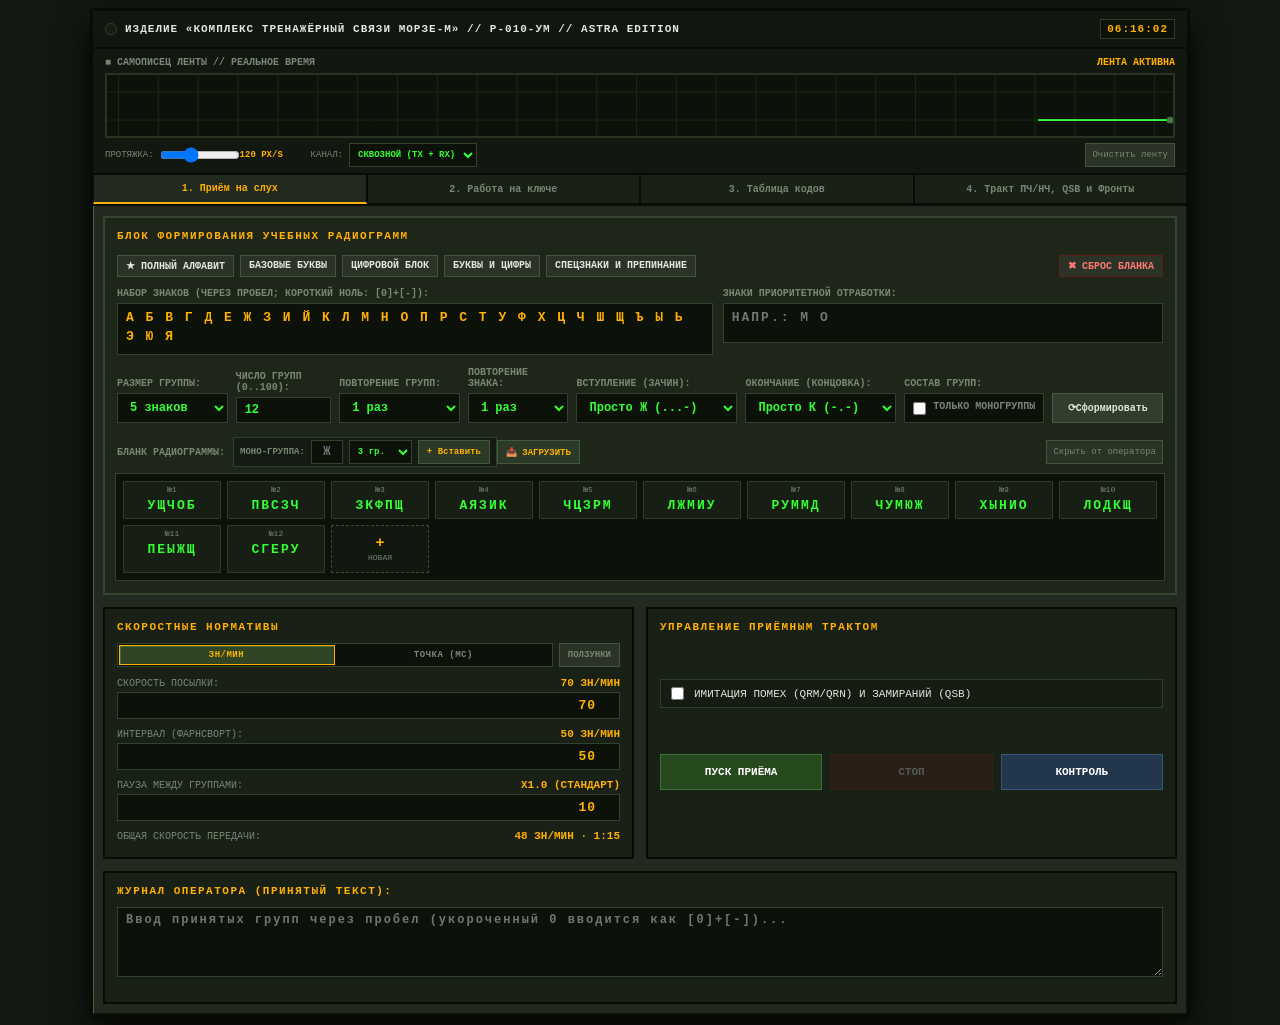
==== commit b8314619: "add copy from buffer" ====
--- a/Морзе-М.html
+++ b/Морзе-М.html
@@ -62,7 +62,12 @@
 .controls-row-6>.form-group:nth-child(4){flex:1.4 1 100px}
 .controls-row-6>.form-group:nth-child(5){flex:2.4 1 160px}
 .controls-row-6>.form-group:nth-child(6){flex:2.2 1 150px}
+.controls-row-6>.form-group-check{flex:1.3 1 120px}
 .controls-row-6>.btn-gen{flex:1.6 1 110px;margin:4px;height:30px}
+.mono-only-box{display:-moz-box;display:-webkit-box;display:flex;-moz-box-align:center;-webkit-box-align:center;align-items:center;height:30px;background:var(--screen-bg);border:1px solid #33422d;padding:0 8px;cursor:pointer}
+.mono-only-box:hover{background:#1d2919;border-color:var(--mil-amber)}
+.mono-only-box input[type="checkbox"]{margin:0 7px 0 0;width:auto;height:auto;padding:0}
+.mono-only-box label{font-size:10px;font-weight:bold;color:var(--mil-amber);margin:0;cursor:pointer;white-space:nowrap}
 .grid-2{display:-moz-box;display:-webkit-box;display:flex;margin:0 -6px}
 .grid-2>.panel{-moz-box-flex:1;flex:1 1 0;margin:0 6px 12px 6px;min-width:0}
 @media(max-width:768px){.inputs-2col,.grid-2,.controls-row-6{display:block;margin:0 0 8px 0}.inputs-2col>.form-group,.grid-2>.panel,.controls-row-6>.form-group,.controls-row-6>.btn-gen{margin:0 0 8px 0;width:100%!important}}
@@ -191,6 +196,34 @@
 .morse-card .code{color:var(--mil-green);font-size:11px;margin:2px 0}
 .morse-card .mnemonic{color:var(--mil-dim);font-size:8px;white-space:nowrap;overflow:hidden;text-overflow:ellipsis}
 .live-morse-buffer{font-size:11px;color:var(--mil-amber);font-weight:bold;min-height:18px;margin-top:4px;letter-spacing:2px}
+.ctx-menu{position:fixed;z-index:9999;min-width:230px;background:#141c11;border:1px solid #4a5c44;box-shadow:0 8px 20px rgba(0,0,0,.65);padding:3px}
+.ctx-menu-item{padding:8px 10px;cursor:pointer;color:var(--mil-green);font-size:11px;font-weight:bold;white-space:nowrap}
+.ctx-menu-item:hover{background:#21301d;color:var(--mil-amber)}
+.ctx-menu-danger{color:#ff9691}
+.ctx-menu-danger:hover{background:#331312;color:#ff9691}
+.ctx-menu-sep{height:1px;background:#2e3b28;margin:3px 4px}
+.import-overlay{position:fixed;left:0;top:0;right:0;bottom:0;z-index:10000;background:rgba(0,0,0,.62);overflow-y:auto}
+.import-panel{width:560px;max-width:92%;margin:36px auto;background:#141b12;border:1px solid #4a5c44;box-shadow:0 10px 28px rgba(0,0,0,.7);padding:10px 12px 12px 12px}
+.import-head{display:-moz-box;display:-webkit-box;display:flex;-moz-box-pack:justify;justify-content:space-between;-moz-box-align:center;align-items:center;margin-bottom:6px;color:var(--mil-amber);font-size:11px;font-weight:bold;letter-spacing:1px}
+.import-x{background:transparent;border:1px solid var(--btn-border);color:var(--mil-dim);font-family:inherit;font-weight:bold;font-size:10px;padding:2px 8px;cursor:pointer}
+.import-x:hover{border-color:var(--mil-amber);color:var(--mil-amber)}
+.import-hint{font-size:10px;color:var(--mil-dim);margin-bottom:6px}
+.import-hint.ok{color:var(--mil-green)}
+.import-hint.warn{color:#ff9691}
+.import-text{width:100%;min-height:86px;max-height:220px;resize:vertical;color:var(--mil-green);font-size:12px;letter-spacing:2px}
+.import-opts{margin:8px 0 4px 0}
+.import-opt-row{display:-moz-box;display:-webkit-box;display:flex;-moz-box-align:center;-webkit-box-align:center;align-items:center;flex-wrap:wrap;margin-bottom:6px}
+.import-radio,.import-check{display:-moz-box;display:-webkit-box;display:flex;-moz-box-align:center;-webkit-box-align:center;align-items:center;font-size:10px;font-weight:bold;color:var(--mil-dim);margin-right:14px;cursor:pointer}
+.import-radio input,.import-check input{margin:0 6px 0 0;width:auto}
+.import-n{font-size:10px;font-weight:bold;color:var(--mil-dim);margin-right:14px}
+.import-n input{width:52px;text-align:center;margin-left:4px}
+.import-counter{font-size:10px;font-weight:bold;color:var(--mil-amber);margin:4px 0;letter-spacing:.5px}
+.import-counter.over{color:#ff9691}
+.import-preview{max-height:150px;overflow-y:auto;background:var(--screen-bg);border:1px solid #33422d;padding:6px 8px;font-size:12px;font-weight:bold;letter-spacing:2px;color:var(--mil-green);word-break:break-all}
+.import-preview .import-empty{color:var(--mil-dim);font-weight:normal;letter-spacing:0}
+.import-foot{display:-moz-box;display:-webkit-box;display:flex;-moz-box-pack:end;justify-content:flex-end;margin-top:10px}
+.import-foot button{margin-left:6px;height:30px}
+.import-foot .btn-gen{padding:0 14px}
 
 </style>
 </head>
@@ -300,6 +333,13 @@
             <option value="SK">Международное SK (...-.-)</option>
           </select>
         </div>
+        <div class="form-group">
+          <label>Состав групп:</label>
+          <div class="mono-only-box">
+            <input type="checkbox" id="chkMonoOnly" onchange="uiGenerateGroupsTable()"/>
+            <label for="chkMonoOnly">Только моногруппы</label>
+          </div>
+        </div>
         <button class="btn-gen" id="btnGenGroups" onclick="uiGenerateGroupsTable()"><span>⟳ </span> Сформировать</button>
       </div>
       <div>
@@ -318,6 +358,7 @@
               </select>
               <button type="button" class="btn-mono-insert" id="btnInsertMono" onclick="insertMonoGroupFromPanel()">+ Вставить</button>
             </div>
+            <button type="button" class="btn-mono-insert" id="btnOpenImport" onclick="openTextImport()" title="Загрузить текст в бланк ">📥 ЗАГРУЗИТЬ</button>
           </div>
           <div><button class="btn-hide-preview" onclick="toggleHideGroups()"><span id="lblHideGroups">Скрыть от оператора</span></button></div>
         </div>
@@ -513,6 +554,42 @@
   </div>
 </div>
 
+<div class="ctx-menu" id="groupsCtxMenu" style="display:none">
+  <div class="ctx-menu-item" onclick="openTextImport()">📥 Загрузить из буфера обмена…</div>
+  <div class="ctx-menu-item" onclick="copyRadiogramToClipboard()">📋 Скопировать радиограмму в буфер</div>
+  <div class="ctx-menu-sep"></div>
+  <div class="ctx-menu-item ctx-menu-danger" onclick="clearBlankGroups()">✖ Очистить группы бланка</div>
+</div>
+
+<div class="import-overlay" id="importOverlay" style="display:none">
+  <div class="import-panel" id="importPanel">
+    <div class="import-head">
+      <span>📥 ЗАГРУЗКА ТЕКСТА В БЛАНК</span>
+      <button type="button" class="import-x" onclick="closeTextImport()" title="Закрыть (Esc)">✕</button>
+    </div>
+    <div class="import-hint" id="importHint">Вставьте текст сочетанием Ctrl+V либо считайте его из буфера обмена кнопкой ниже.</div>
+    <textarea id="importText" class="import-text" rows="4" placeholder="CQ CQ DE … / QSO 73 …" oninput="refreshImportPreview()"></textarea>
+    <div class="import-opts">
+      <div class="import-opt-row">
+        <label class="import-radio"><input type="radio" name="importMode" id="importModeStrict" checked="checked" onchange="refreshImportPreview()"/> Строго по N знаков</label>
+        <label class="import-n">N: <input type="number" id="importGroupLen" min="2" max="5" step="1" value="5" oninput="refreshImportPreview()" onchange="refreshImportPreview()"/></label>
+        <label class="import-radio"><input type="radio" name="importMode" id="importModeWords" onchange="refreshImportPreview()"/> По словам / пробелам</label>
+      </div>
+      <div class="import-opt-row">
+        <label class="import-check"><input type="checkbox" id="importPadEq" checked="checked" onchange="refreshImportPreview()"/> Добивать неполные группы знаком =</label>
+        <label class="import-check"><input type="checkbox" id="importSyncCharset" checked="checked" onchange="refreshImportPreview()"/> Добавить встреченные знаки в набор</label>
+      </div>
+    </div>
+    <div class="import-counter" id="importCounter"></div>
+    <div class="import-preview" id="importPreview"></div>
+    <div class="import-foot">
+      <button type="button" class="btn-hide-preview" onclick="readClipboardIntoImport()">📥 СЧИТАТЬ ИЗ БУФЕРА</button>
+      <button type="button" class="btn-gen" id="btnApplyImport" onclick="applyTextImport()">✓ В БЛАНК</button>
+      <button type="button" class="btn-hide-preview" onclick="closeTextImport()">✕ ОТМЕНА</button>
+    </div>
+  </div>
+</div>
+
 <script>
 /* ==========================================================================
    МОДУЛЬ: ПОЛИФИЛЫ И СОВМЕСТИМОСТЬ (DEBIAN 8 / ASTRA LINUX / FIREFOX 43)
@@ -1307,12 +1384,15 @@
   document.getElementById("numGroups").disabled = isLocked;
   document.getElementById("groupRepeat").disabled = isLocked;
   document.getElementById("charRepeat").disabled = isLocked;
+  document.getElementById("chkMonoOnly").disabled = isLocked;
   document.getElementById("selPreambleMode").disabled = isLocked;
   document.getElementById("selPostambleMode").disabled = isLocked;
   document.getElementById("btnGenGroups").disabled = isLocked;
   document.getElementById("monoCharInput").disabled = isLocked;
   document.getElementById("monoCharCount").disabled = isLocked;
   document.getElementById("btnInsertMono").disabled = isLocked;
+  var impBtn = document.getElementById("btnOpenImport");
+  if (impBtn) impBtn.disabled = isLocked;
 
   var badges = document.querySelectorAll(".preset-badge");
   for (var b = 0; b < badges.length; b++) {
@@ -1779,7 +1859,12 @@
     if (uniqueChars.indexOf(rawChars[i]) === -1) uniqueChars.push(rawChars[i]);
   }
 
-  if (uniqueChars.length === 0) {
+  // Импортированному бланку набор знаков не нужен: движок приёма читает только
+  // ячейки, поэтому пустой набор и его рассогласование с приоритетными знаками
+  // ПУСК не блокируют. Для обычных бланков - строго как раньше.
+  var skipCharsetChecks = blankIsImported && uniqueChars.length === 0;
+
+  if (uniqueChars.length === 0 && !skipCharsetChecks) {
     errBox.style.display = "block";
     errBox.innerHTML = "ВНИМАНИЕ: Набор знаков пуст. Выберите профиль или введите символы.";
     startBtn.disabled = true;
@@ -1797,7 +1882,7 @@
     if (uniqueChars.indexOf(uniqueAcc[k]) === -1) invalidAccChars.push(uniqueAcc[k]);
   }
 
-  if (invalidAccChars.length > 0) {
+  if (invalidAccChars.length > 0 && !skipCharsetChecks) {
     accInput.style.borderColor = "var(--mil-red)";
     errBox.style.display = "block";
     errBox.innerHTML = "НЕСООТВЕТСТВИЕ: Знаков [ <b>" + invalidAccChars.join(", ") + "</b> ] нет в основном наборе.";
@@ -1814,11 +1899,14 @@
     return false;
   }
 
+  // Импортированный бланк (слова, хвост без добивки) законно содержит группы
+  // короче «Размера группы» - для него проверяем только непустоту ячеек.
   var emptyGroupFound = false, brokenIndex = -1;
   for (var g = 0; g < groupInputs.length; g++) {
     var cell = findAncestor(groupInputs[g], "group-cell");
     var val = cleanMorseChars(groupInputs[g].value);
-    if (val.length < targetLen) {
+    var badCell = blankIsImported ? (val.length === 0) : (val.length < targetLen);
+    if (badCell) {
       emptyGroupFound = true;
       if (brokenIndex === -1) brokenIndex = g + 1;
       if (cell) cell.className += " cell-error";
@@ -1829,7 +1917,9 @@
 
   if (emptyGroupFound) {
     errBox.style.display = "block";
-    errBox.innerHTML = "НАРУШЕНИЕ СТРУКТУРЫ: Группа №" + brokenIndex + " содержит менее " + targetLen + " знаков.";
+    errBox.innerHTML = blankIsImported
+      ? "НАРУШЕНИЕ СТРУКТУРЫ: Группа №" + brokenIndex + " пуста."
+      : "НАРУШЕНИЕ СТРУКТУРЫ: Группа №" + brokenIndex + " содержит менее " + targetLen + " знаков.";
     startBtn.disabled = true;
     return false;
   }
@@ -1839,6 +1929,11 @@
   return true;
 }
 
+// Признак импортированного бланка (загрузка текста через пульт импорта).
+// Для такого бланка валидация мягкая: группы проверяются только на непустоту,
+// набор знаков не требуется (движку приёма он не нужен - читаются только
+// ячейки). Сбрасывается при перегенерации/очистке, ручной ввод его не трогает.
+var blankIsImported = false;
 var groupsHidden = false;
 function toggleHideGroups() {
   groupsHidden = !groupsHidden;
@@ -1996,8 +2091,386 @@
   container.scrollTop = container.scrollHeight;
 }
 
+/* ==========================================================================
+   МОДУЛЬ ЗАГРУЗКИ ТЕКСТА В БЛАНК (ПКМ ПО БЛАНКУ / КНОПКА «ЗАГРУЗИТЬ»)
+   - контекстное меню бланка: загрузка из буфера, копирование, очистка;
+   - модальный пульт импорта: чтение буфера (navigator.clipboard с откатом
+     на ручную вставку Ctrl+V для старых Gecko), морзе-транслит латиницы,
+     нарезка на группы, превью, синхронизация набора знаков.
+   Совместимость: только ES5 (Gecko 43), без Promise/async в основном пути.
+   ========================================================================== */
+
+// Морзе-транслит латиницы в кириллицу ПО КОДУ: латинская буква заменяется той
+// русской буквой, чей код Морзе совпадает (CQ -> ЦЩ, QSO -> ЩСО, V -> Ж).
+// X (-..-) в базе первым записан как Ъ - держим то же соответствие, что и
+// обратный словарь REVERSE_MORSE. Цифры и знаки = / ? , . общие, не трогаем.
+var IMPORT_LAT2CYR = {
+  A: "А", B: "Б", C: "Ц", D: "Д", E: "Е", F: "Ф", G: "Г", H: "Х",
+  I: "И", J: "Й", K: "К", L: "Л", M: "М", N: "Н", O: "О", P: "П",
+  Q: "Щ", R: "Р", S: "С", T: "Т", U: "У", V: "Ж", W: "В", X: "Ъ",
+  Y: "Ы", Z: "З"
+};
+
+var IMPORT_MAX_GROUPS = 100;
+
+// Нормализация сырого текста: верхний регистр, Ё -> Е, короткий ноль 0-/-0
+// -> Ø (та же конвенция, что и ручной ввод), морзе-транслит, чистка мусора.
+function importTranslitLatin(s) {
+  var out = "";
+  for (var i = 0; i < s.length; i++) {
+    var ch = s.charAt(i);
+    out += IMPORT_LAT2CYR[ch] || ch;
+  }
+  return out;
+}
+
+// Сплошной поток знаков без пробелов (режим «строго по N»).
+function importNormalizeStream(raw) {
+  if (!raw) return "";
+  var s = ("" + raw).toUpperCase().replace(/Ё/g, "Е");
+  s = s.replace(/0-|-0/g, "Ø");
+  s = importTranslitLatin(s);
+  return cleanMorseChars(s);
+}
+
+// Слова для режима «по словам»: пробелы/переносы - разделители групп.
+function importSplitWords(raw) {
+  if (!raw) return [];
+  var s = ("" + raw).toUpperCase().replace(/Ё/g, "Е");
+  s = s.replace(/0-|-0/g, "Ø");
+  s = importTranslitLatin(s);
+  s = s.replace(/[^A-ZА-Я0-9Ø=\/?,\.\s]/gi, " ");
+  var parts = s.split(/\s+/);
+  var words = [];
+  for (var i = 0; i < parts.length; i++) {
+    var w = cleanMorseChars(parts[i]);
+    if (w) words.push(w);
+  }
+  return words;
+}
+
+function importGetGroupLen() {
+  var el = document.getElementById("importGroupLen");
+  var n = el ? (parseInt(el.value, 10) || 5) : 5;
+  if (n < 2) n = 2;
+  if (n > 5) n = 5;
+  return n;
+}
+
+function importPadGroup(g, n) {
+  while (g.length < n) g += "=";
+  return g;
+}
+
+// Нарезка групп по текущим настройкам пульта. Возвращает
+// { groups: [...], truncated: bool, totalChars: N }.
+function importSliceGroups() {
+  var res = { groups: [], truncated: false, totalChars: 0 };
+  var ta = document.getElementById("importText");
+  var raw = ta ? ta.value : "";
+  var n = importGetGroupLen();
+  var strict = true;
+  var modeW = document.getElementById("importModeWords");
+  if (modeW && modeW.checked) strict = false;
+  var padEl = document.getElementById("importPadEq");
+  var pad = !padEl || padEl.checked;
+
+  if (strict) {
+    var stream = importNormalizeStream(raw);
+    res.totalChars = stream.length;
+    for (var i = 0; i < stream.length; i += n) {
+      var chunk = stream.substr(i, n);
+      if (chunk.length < n && pad) chunk = importPadGroup(chunk, n);
+      res.groups.push(chunk);
+    }
+  } else {
+    var words = importSplitWords(raw);
+    var chars = 0;
+    for (var w = 0; w < words.length; w++) {
+      var word = words[w];
+      chars += word.length;
+      if (word.length <= n) {
+        res.groups.push(word.length < n && pad ? importPadGroup(word, n) : word);
+      } else {
+        // Слово длиннее группы: режем на куски по N (maxlength ячейки
+        // программно заданное значение не обрезает, но структура ломается).
+        for (var k = 0; k < word.length; k += n) {
+          var part = word.substr(k, n);
+          if (part.length < n && pad) part = importPadGroup(part, n);
+          res.groups.push(part);
+        }
+      }
+    }
+    res.totalChars = chars;
+  }
+
+  if (res.groups.length > IMPORT_MAX_GROUPS) {
+    res.groups = res.groups.slice(0, IMPORT_MAX_GROUPS);
+    res.truncated = true;
+  }
+  return res;
+}
+
+function importSetHint(text, cls) {
+  var hint = document.getElementById("importHint");
+  if (!hint) return;
+  if (text !== undefined && text !== null) hint.textContent = text;
+  hint.className = "import-hint" + (cls ? " " + cls : "");
+}
+
+// Живое превью + счётчик. Вызывается из разметки (oninput/onchange).
+function refreshImportPreview() {
+  var counter = document.getElementById("importCounter");
+  var prev = document.getElementById("importPreview");
+  var applyBtn = document.getElementById("btnApplyImport");
+  if (!counter || !prev) return;
+  var r = importSliceGroups();
+  var t = "ЗНАКОВ: " + r.totalChars + " · ГРУПП: " + r.groups.length + " / " + IMPORT_MAX_GROUPS;
+  if (r.truncated) t += " · ЛИШНЕЕ ОТСЕЧЕНО";
+  // Заранее показываем, что часть групп короче «Размера группы» (слова без
+  // добивки, короткий хвост): после применения такие группы пройдут мягкую
+  // проверку импортированного бланка, но для uniform-тренировки лучше добивка.
+  var gl = document.getElementById("groupLength");
+  var needLen = gl ? (parseInt(gl.value, 10) || 5) : 5;
+  var shortCount = 0;
+  for (var si = 0; si < r.groups.length; si++) {
+    if (r.groups[si].length < needLen) shortCount++;
+  }
+  if (shortCount > 0) t += " · КОРОТКИХ ГРУПП: " + shortCount + " (меньше " + needLen + ")";
+  counter.textContent = t;
+  counter.className = "import-counter" + ((r.truncated || shortCount > 0) ? " over" : "");
+  if (!r.groups.length) {
+    prev.innerHTML = '<span class="import-empty">Нет пригодных знаков: вставьте текст или считайте буфер обмена.</span>';
+  } else {
+    prev.textContent = r.groups.join(" ");
+  }
+  if (applyBtn) applyBtn.disabled = !r.groups.length;
+}
+
+function openTextImport() {
+  if (typeof rxSessionOn !== "undefined" && rxSessionOn) return;
+  hideGroupsCtxMenu();
+  var ov = document.getElementById("importOverlay");
+  if (!ov) return;
+  // N по умолчанию - из текущего «Размера группы», чтобы импорт сразу
+  // проходил проверку структуры бланка.
+  var gl = document.getElementById("groupLength");
+  var imp = document.getElementById("importGroupLen");
+  if (gl && imp) imp.value = gl.value;
+  ov.style.display = "block";
+  refreshImportPreview();
+  // Пробуем сразу подтянуть буфер; при отказе - фокус для ручной вставки.
+  if (!readClipboardIntoImport(true)) {
+    var ta = document.getElementById("importText");
+    if (ta) ta.focus();
+  }
+}
+
+function closeTextImport() {
+  var ov = document.getElementById("importOverlay");
+  if (ov) ov.style.display = "none";
+}
+
+// Чтение буфера обмена в поле пульта. Возвращает true, если попытка чтения
+// запущена (результат придёт асинхронно), иначе false - тогда вызывающий
+// код сам ставит фокус для ручной вставки Ctrl+V.
+function readClipboardIntoImport(silent) {
+  if (typeof rxSessionOn !== "undefined" && rxSessionOn) return false;
+  var ta = document.getElementById("importText");
+  try {
+    if (typeof navigator !== "undefined" && navigator.clipboard &&
+        typeof navigator.clipboard.readText === "function" &&
+        typeof Promise !== "undefined") {
+      importSetHint("Чтение буфера обмена…");
+      navigator.clipboard.readText().then(function (text) {
+        if (ta) { ta.value = text || ""; refreshImportPreview(); ta.focus(); }
+        importSetHint(text ? "Буфер обмена считан, проверьте превью." : "Буфер обмена пуст: вставьте текст вручную через Ctrl+V.", text ? "ok" : "warn");
+      }, function () {
+        importSetHint("Доступ к буферу запрещён: вставьте текст вручную через Ctrl+V.", "warn");
+        if (ta) ta.focus();
+      });
+      return true;
+    }
+  } catch (e) {}
+  // Старого Gecko без Clipboard API: только ручная вставка.
+  if (!silent) {
+    importSetHint("Ваш браузер не отдаёт буфер скриптам: вставьте текст вручную через Ctrl+V.", "warn");
+    if (ta) ta.focus();
+  }
+  return false;
+}
+
+function applyTextImport() {
+  if (typeof rxSessionOn !== "undefined" && rxSessionOn) return;
+  var r = importSliceGroups();
+  if (!r.groups.length) return;
+  var strict = true;
+  var modeW = document.getElementById("importModeWords");
+  if (modeW && modeW.checked) strict = false;
+  if (strict) {
+    // В строгом режиме N становится «Размером группы» - тогда импортированный
+    // бланк гарантированно проходит проверку структуры.
+    var gl = document.getElementById("groupLength");
+    if (gl) gl.value = String(importGetGroupLen());
+  }
+  // Синхронизация алфавита тренажёра: новые знаки - в «Набор знаков»,
+  // иначе генератор и валидатор будут ругаться на чужие символы.
+  var sync = document.getElementById("importSyncCharset");
+  if (!sync || sync.checked) {
+    var seen = {};
+    for (var i = 0; i < r.groups.length; i++) {
+      var g = r.groups[i];
+      for (var k = 0; k < g.length; k++) {
+        if (!seen[g.charAt(k)]) { seen[g.charAt(k)] = 1; ensureCharInCharset(g.charAt(k)); }
+      }
+    }
+  }
+  renderGroupsFromList(r.groups);
+  document.getElementById("numGroups").value = r.groups.length;
+  blankIsImported = true;
+  closeTextImport();
+  validateInputs();
+  var container = document.getElementById("groupsContainer");
+  if (container) container.scrollTop = 0;
+}
+
+/* ---------- Контекстное меню бланка (ПКМ) ---------- */
+
+function hideGroupsCtxMenu() {
+  var m = document.getElementById("groupsCtxMenu");
+  if (m) m.style.display = "none";
+}
+
+function showGroupsCtxMenu(x, y) {
+  var m = document.getElementById("groupsCtxMenu");
+  if (!m) return;
+  m.style.display = "block";
+  m.style.left = "0px";
+  m.style.top = "0px";
+  var w = m.offsetWidth || 240, h = m.offsetHeight || 120;
+  var vw = window.innerWidth || document.documentElement.clientWidth || 800;
+  var vh = window.innerHeight || document.documentElement.clientHeight || 600;
+  if (x + w > vw - 4) x = vw - w - 4;
+  if (y + h > vh - 4) y = vh - h - 4;
+  if (x < 0) x = 0;
+  if (y < 0) y = 0;
+  m.style.left = x + "px";
+  m.style.top = y + "px";
+}
+
+// Копирование бланка: современный Clipboard API, откат на execCommand('copy')
+// для старых Gecko (там копирование работает по жесту пользователя - клик по
+// пункту меню подходит).
+function legacyCopyText(text) {
+  var ta = document.createElement("textarea");
+  ta.value = text;
+  ta.style.position = "fixed";
+  ta.style.left = "-9999px";
+  ta.style.top = "0px";
+  document.body.appendChild(ta);
+  var done = false;
+  try {
+    ta.focus();
+    ta.select();
+    if (typeof ta.setSelectionRange === "function") ta.setSelectionRange(0, ta.value.length);
+    done = document.execCommand("copy");
+  } catch (e) { done = false; }
+  if (ta.parentNode) ta.parentNode.removeChild(ta);
+  return !!done;
+}
+
+function copyRadiogramToClipboard() {
+  hideGroupsCtxMenu();
+  if (typeof rxSessionOn !== "undefined" && rxSessionOn) return;
+  var list = getGroupsFromTable();
+  var kept = [];
+  for (var i = 0; i < list.length; i++) if (list[i]) kept.push(list[i]);
+  if (!kept.length) { alert("БЛАНК ПУСТ: копировать нечего."); return; }
+  var text = kept.join(" ");
+  try {
+    if (typeof navigator !== "undefined" && navigator.clipboard &&
+        typeof navigator.clipboard.writeText === "function" &&
+        typeof Promise !== "undefined") {
+      navigator.clipboard.writeText(text).then(function () {
+        alert("РАДИОГРАММА СКОПИРОВАНА: групп " + kept.length + ".");
+      }, function () {
+        if (legacyCopyText(text)) alert("РАДИОГРАММА СКОПИРОВАНА: групп " + kept.length + ".");
+        else alert("НЕ УДАЛОСЬ СКОПИРОВАТЬ: буфер недоступен.");
+      });
+      return;
+    }
+  } catch (e) {}
+  if (legacyCopyText(text)) alert("РАДИОГРАММА СКОПИРОВАНА: групп " + kept.length + ".");
+  else alert("НЕ УДАЛОСЬ СКОПИРОВАТЬ: буфер недоступен.");
+}
+
+function clearBlankGroups() {
+  hideGroupsCtxMenu();
+  if (typeof rxSessionOn !== "undefined" && rxSessionOn) return;
+  renderGroupsFromList([]);
+  document.getElementById("numGroups").value = 0;
+  blankIsImported = false;
+  validateInputs();
+}
+
+function initTextImport() {
+  var container = document.getElementById("groupsContainer");
+  if (container && !container.__ctxBound) {
+    container.__ctxBound = true;
+    // Gecko 43 понимает addEventListener("contextmenu") - подавляем родное
+    // меню только над бланком, остальной странице не мешаем.
+    if (container.addEventListener) {
+      container.addEventListener("contextmenu", function (e) {
+        if (typeof rxSessionOn !== "undefined" && rxSessionOn) return;
+        if (e.preventDefault) e.preventDefault();
+        if (e.stopPropagation) e.stopPropagation();
+        var x = (typeof e.clientX === "number") ? e.clientX : 0;
+        var y = (typeof e.clientY === "number") ? e.clientY : 0;
+        // Не даём DnD увидеть правую кнопку как начало перетаскивания:
+        // DnD слушает только ЛКМ (e.button !== 0 - выход), так что тихо.
+        showGroupsCtxMenu(x, y);
+        return false;
+      }, false);
+    } else if (container.attachEvent) {
+      container.attachEvent("oncontextmenu", function () { return false; });
+    }
+  }
+  if (!document.__ctxGlobalBound) {
+    document.__ctxGlobalBound = true;
+    document.addEventListener("click", function (e) {
+      var m = document.getElementById("groupsCtxMenu");
+      if (!m || m.style.display === "none") return;
+      var el = e.target;
+      while (el) { if (el === m) return; el = el.parentNode; }
+      hideGroupsCtxMenu();
+    }, false);
+    document.addEventListener("keydown", function (e) {
+      var kc = e.keyCode || e.which;
+      if (kc === 27) {
+        hideGroupsCtxMenu();
+        var ov = document.getElementById("importOverlay");
+        if (ov && ov.style.display !== "none") closeTextImport();
+      }
+    }, false);
+    var ov0 = document.getElementById("importOverlay");
+    if (ov0) {
+      ov0.addEventListener("mousedown", function (e) {
+        if (e.target === ov0) closeTextImport();
+      }, false);
+    }
+    // В старых браузерах значение в поле появляется ПОСЛЕ события paste -
+    // обновляем превью с небольшой задержкой.
+    var ta0 = document.getElementById("importText");
+    if (ta0) {
+      var refreshSoon = function () { setTimeout(refreshImportPreview, 30); };
+      if (ta0.addEventListener) ta0.addEventListener("paste", refreshSoon, false);
+    }
+  }
+}
+
 function uiGenerateGroupsTable() {
   if (rxSessionOn) return;
+  blankIsImported = false;
   var container = document.getElementById("groupsContainer");
   var numStr = ("" + document.getElementById("numGroups").value).trim();
   if (numStr === "") { container.innerHTML = ""; validateInputs(); return; }
@@ -2036,22 +2509,45 @@
   }
 
   var grpLen = parseInt(document.getElementById("groupLength").value, 10) || 5;
+  var monoOnly = document.getElementById("chkMonoOnly");
+  var wantMono = !!(monoOnly && monoOnly.checked);
   var generatedList = [];
 
-  for (var g = 0; g < grpCount; g++) {
-    var grp = "", lastChar = "", repCount = 0;
-    for (var c = 0; c < grpLen; c++) {
-      var candidate, attempts = 0;
+  if (wantMono) {
+    // МОНОГРУППЫ: в каждой группе все знаки одинаковые (напр. ЖЖЖЖЖ).
+    // Символ выбирается случайно из того же взвешенного пула, что и обычная
+    // генерация, поэтому приоритетные знаки («Знаки приоритетной отработки»)
+    // сохраняются. Не допускаем больше двух одинаковых моногрупп подряд,
+    // иначе весь бланк может оказаться одним знаком.
+    var prevMono = "", sameStreak = 0;
+    for (var mg = 0; mg < grpCount; mg++) {
+      var monoCh, monoTries = 0;
       do {
-        candidate = pool[Math.floor(Math.random() * pool.length)];
-        attempts++;
-      } while (candidate === lastChar && repCount >= 2 && attempts < 15);
-
-      if (candidate === lastChar) repCount++;
-      else { lastChar = candidate; repCount = 1; }
-      grp += candidate;
-    }
-    generatedList.push(grp);
+        monoCh = pool[Math.floor(Math.random() * pool.length)];
+        monoTries++;
+      } while (monoCh === prevMono && sameStreak >= 2 && monoTries < 15);
+      if (monoCh === prevMono) sameStreak++;
+      else { prevMono = monoCh; sameStreak = 1; }
+      var monoGrp = "";
+      for (var mc = 0; mc < grpLen; mc++) monoGrp += monoCh;
+      generatedList.push(monoGrp);
+    }
+  } else {
+    for (var g = 0; g < grpCount; g++) {
+      var grp = "", lastChar = "", repCount = 0;
+      for (var c = 0; c < grpLen; c++) {
+        var candidate, attempts = 0;
+        do {
+          candidate = pool[Math.floor(Math.random() * pool.length)];
+          attempts++;
+        } while (candidate === lastChar && repCount >= 2 && attempts < 15);
+
+        if (candidate === lastChar) repCount++;
+        else { lastChar = candidate; repCount = 1; }
+        grp += candidate;
+      }
+      generatedList.push(grp);
+    }
   }
 
   renderGroupsFromList(generatedList);
@@ -2081,6 +2577,7 @@
   inp.value = "";
   document.getElementById("accentCharset").value = "";
   document.getElementById("groupsContainer").innerHTML = "";
+  blankIsImported = false;
   document.getElementById("txtUserInput").value = "";
   document.getElementById("diffBox").style.display = "none";
   setUiText("examReport", "");
@@ -3338,6 +3835,7 @@
 renderStudyTable();
 uiGenerateGroupsTable();
 initGroupsDragAndDrop();
+initTextImport();
 refreshAllAutoGrows();
 initRampDropdown();
 applySpeedInputType();     // согласует тип полей ввода с подписью на кнопке
